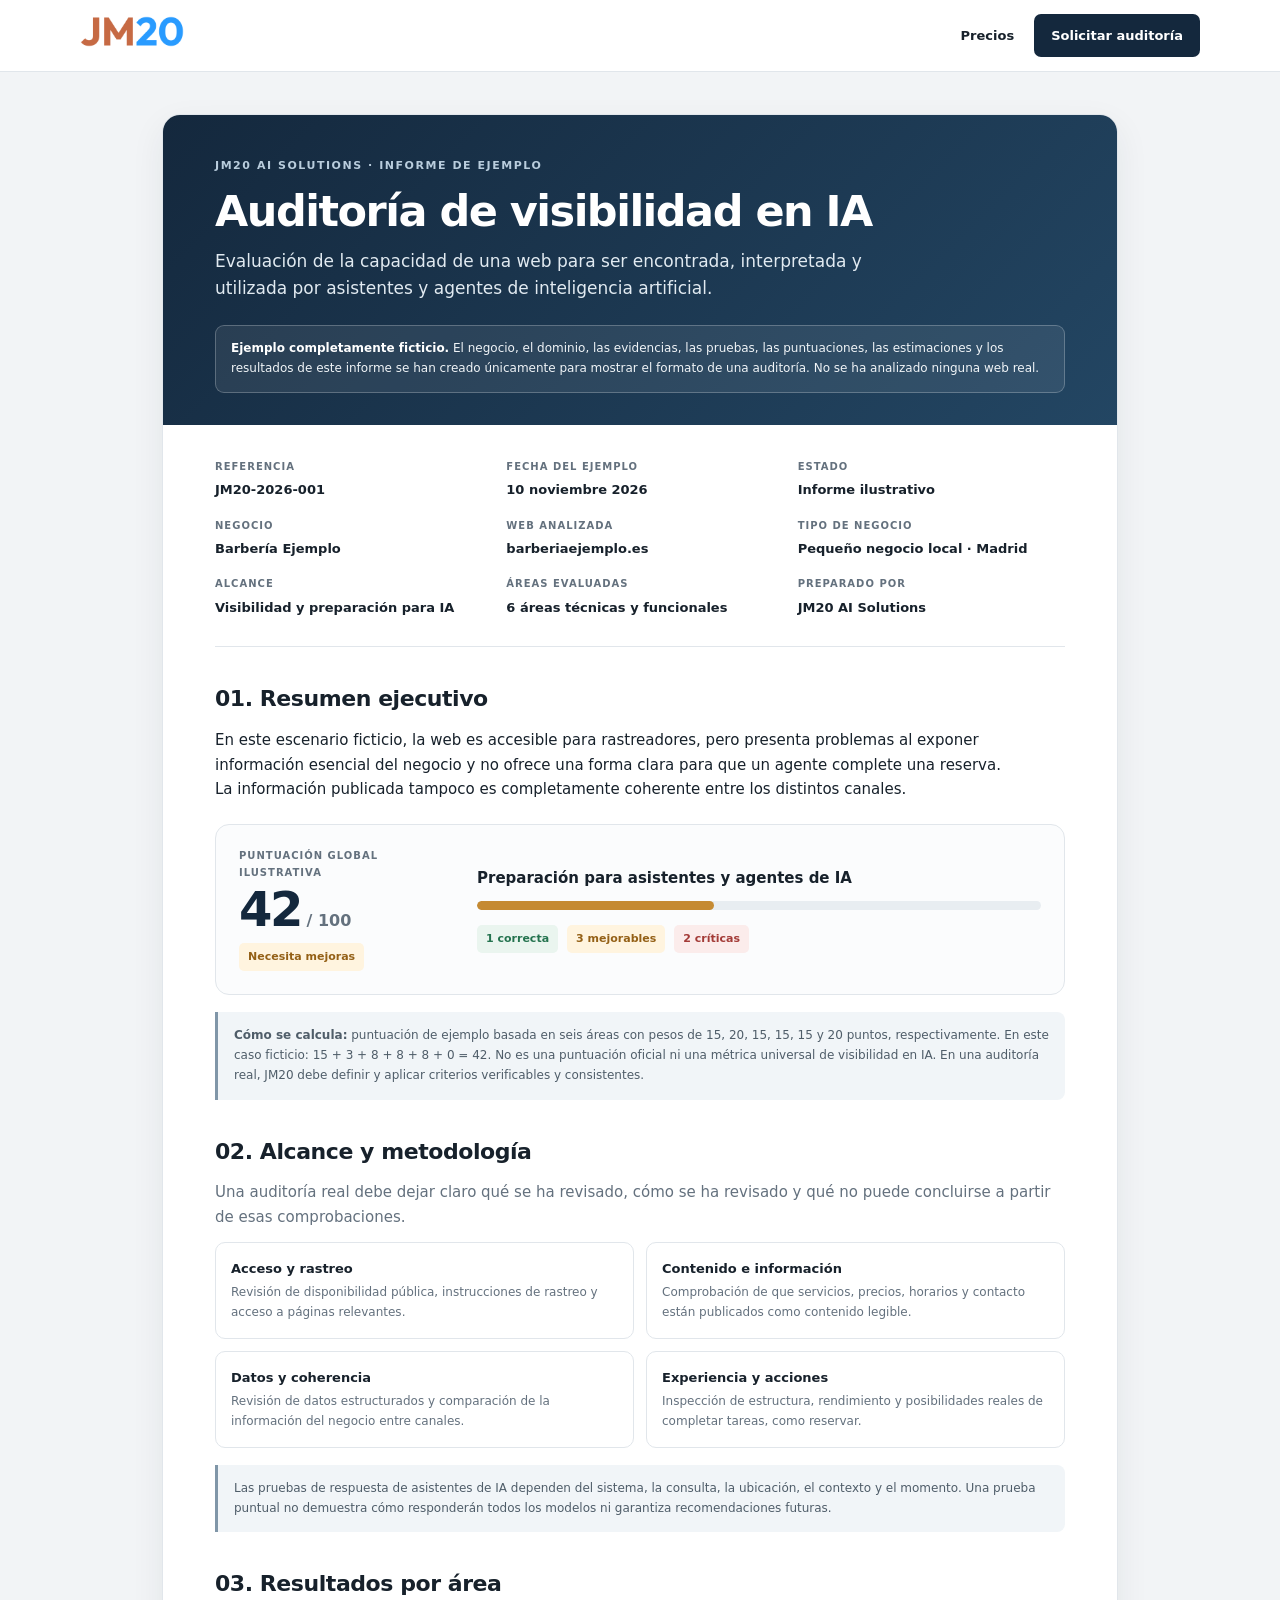
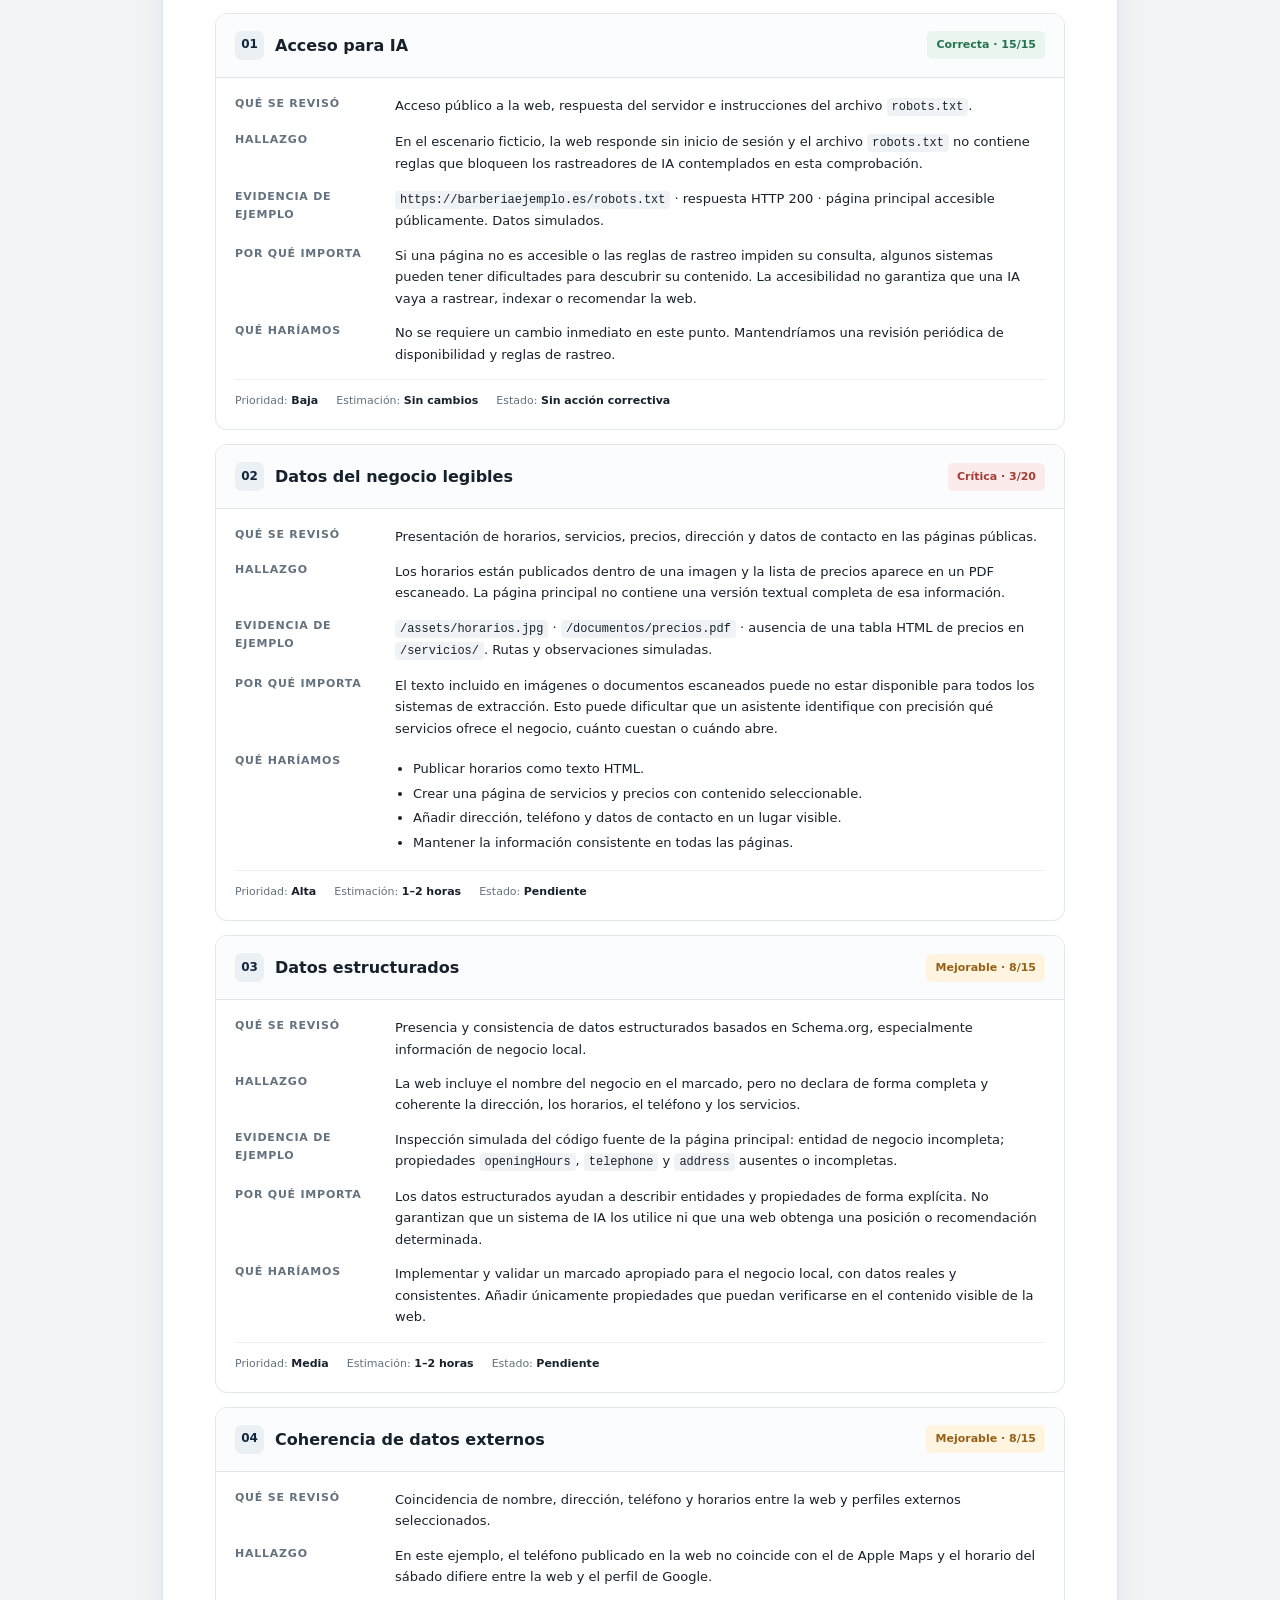
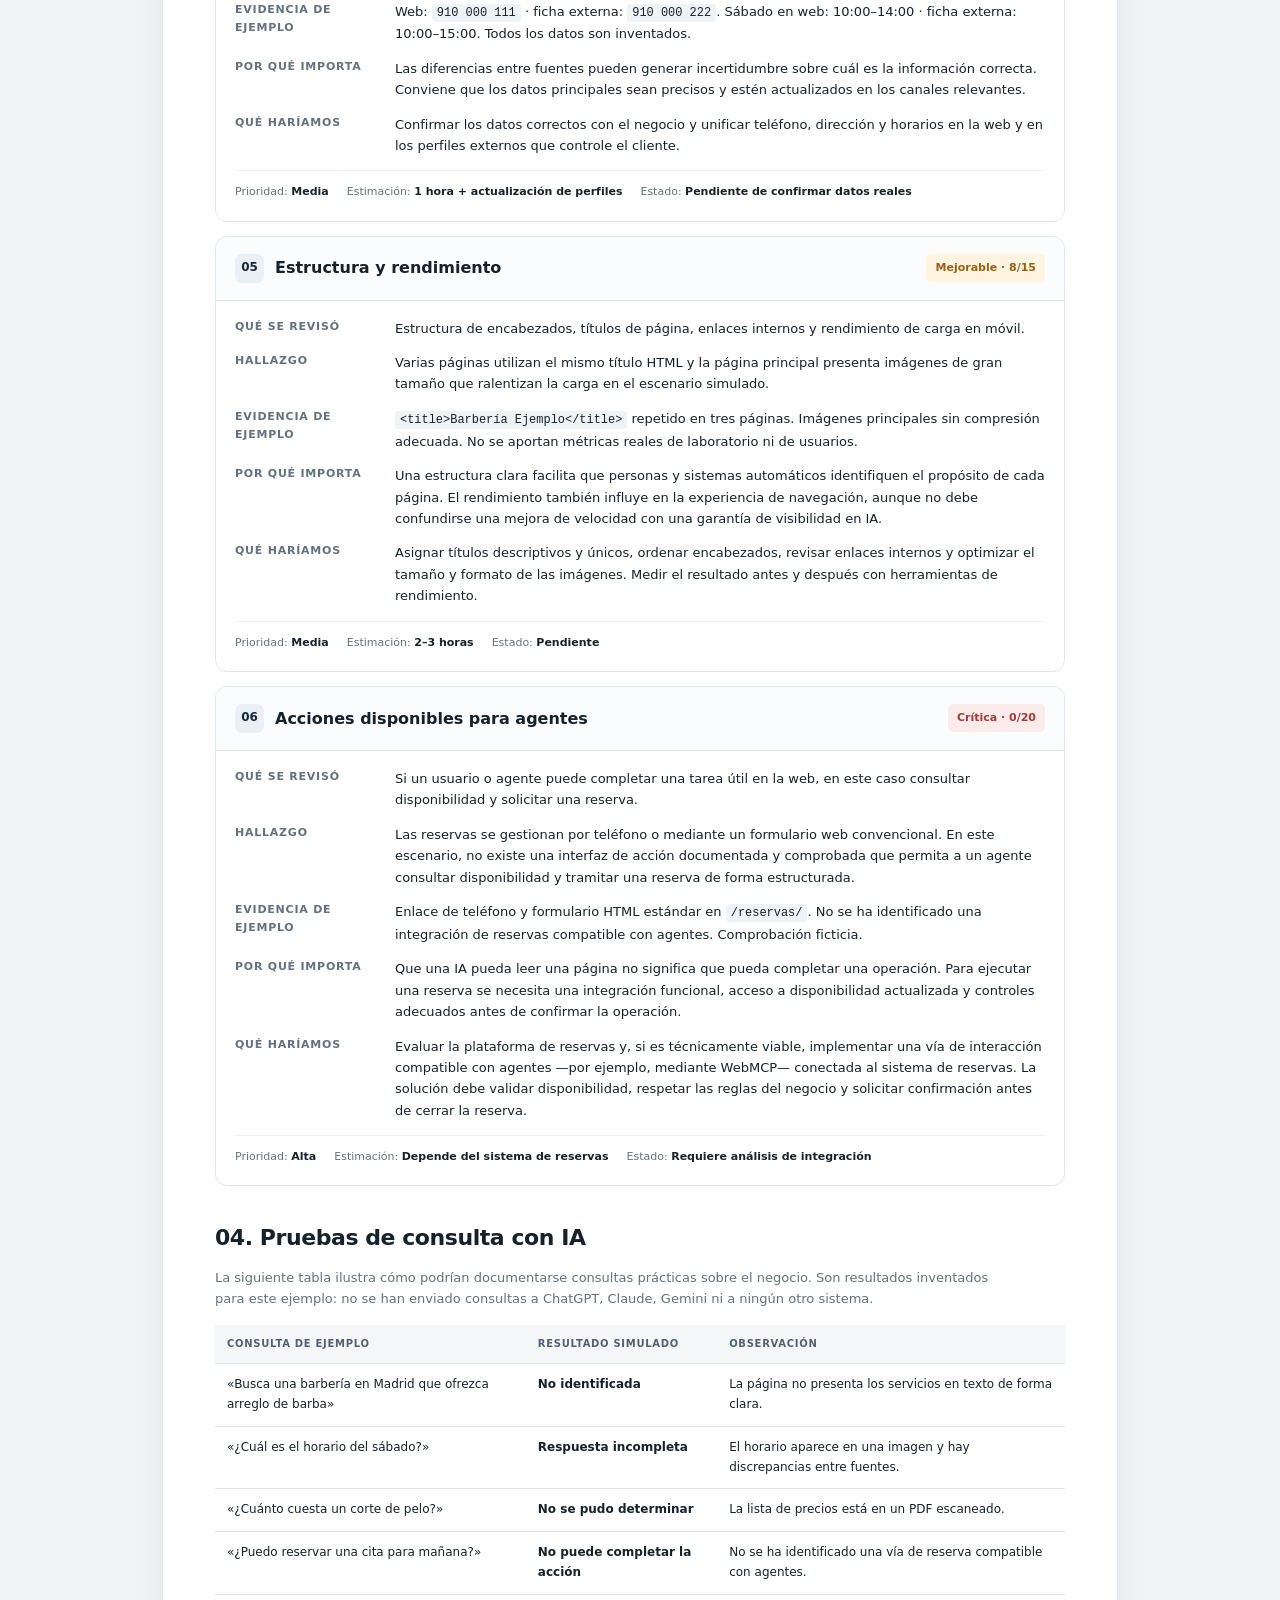
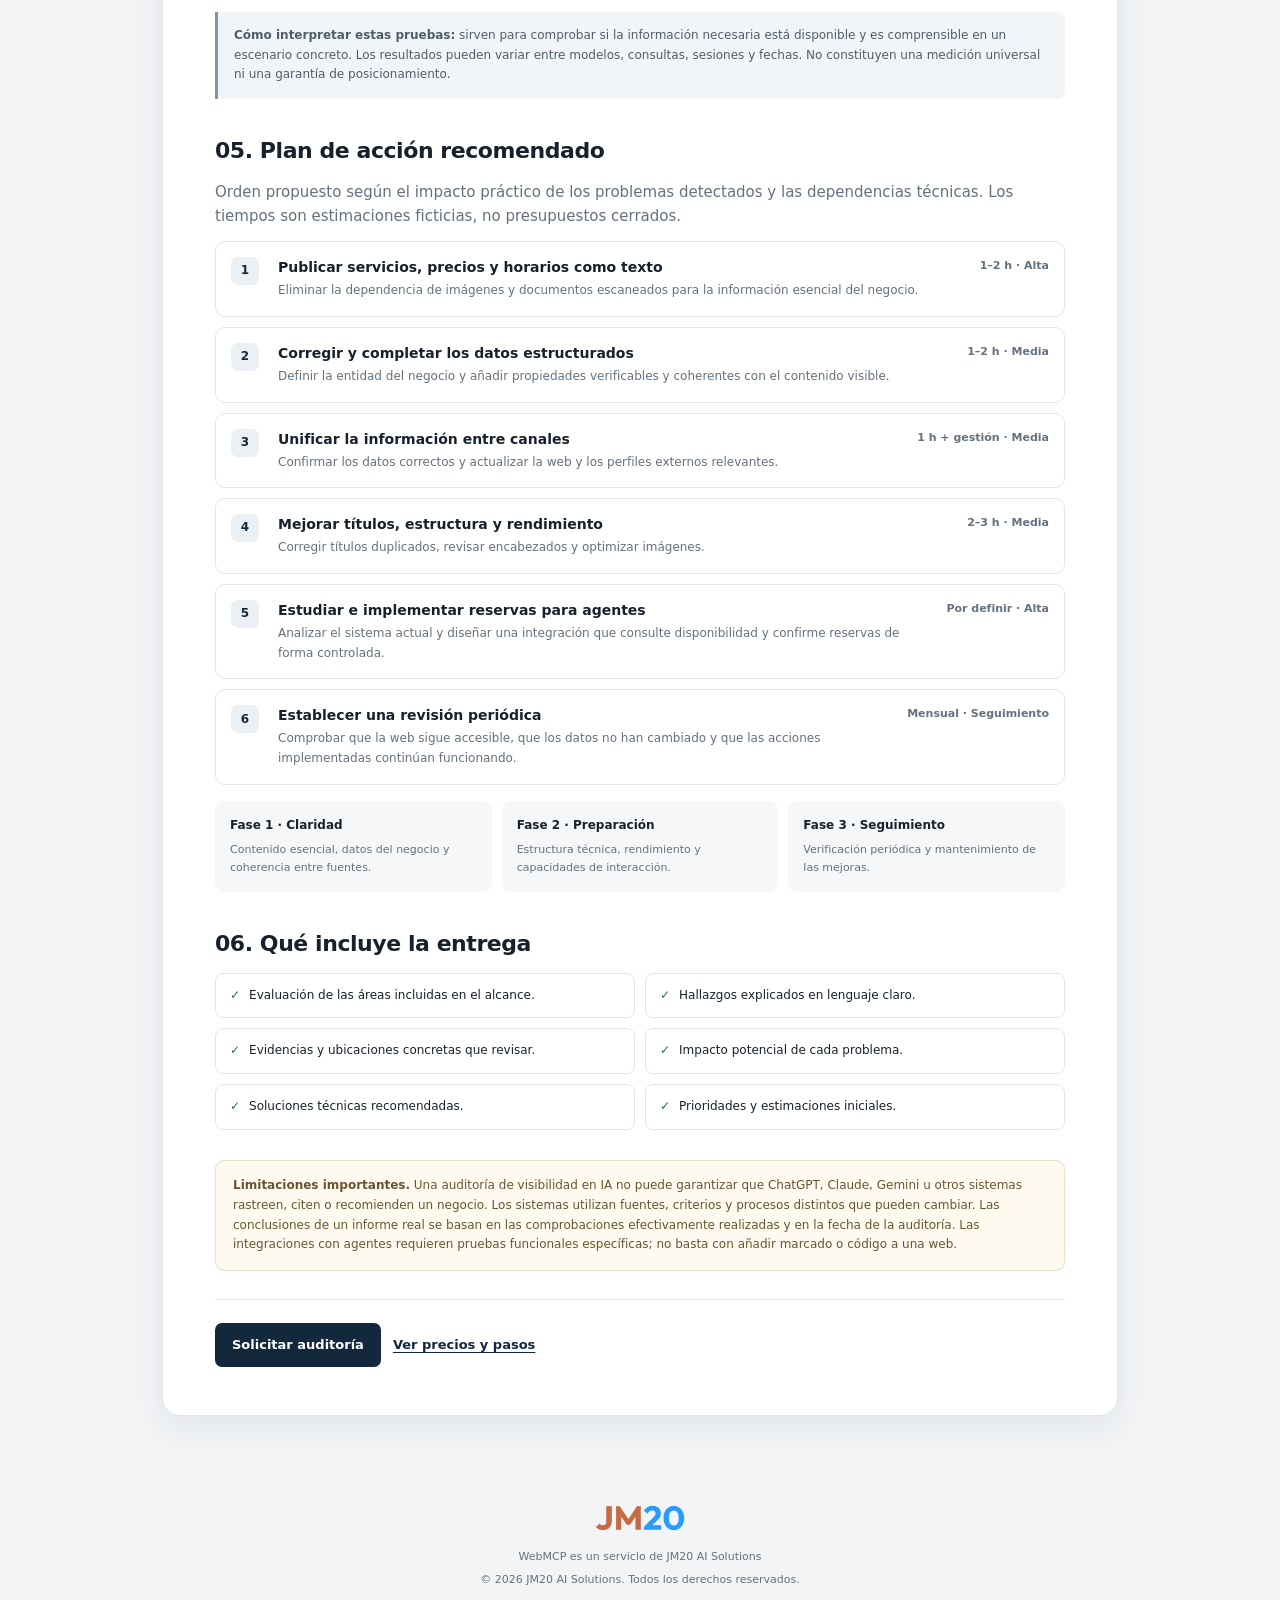
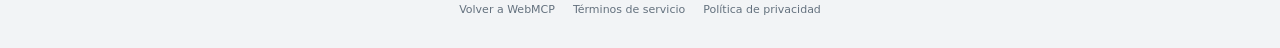
==== audit-ejemplo.html @ 239262bb "Add files via upload" ====
<!DOCTYPE html>
<html lang="es">
<head>
<meta charset="utf-8">
<meta name="viewport" content="width=device-width, initial-scale=1, viewport-fit=cover">
<title>Ejemplo de auditoría de visibilidad en IA | JM20</title>
<meta name="description" content="Ejemplo ficticio de una auditoría de visibilidad en IA de JM20: análisis técnico, evidencias, pruebas simuladas y plan de acción.">
<meta name="robots" content="noindex, follow">
<link rel="icon" href="jm20-logo.png">
<style>
:root{
  --ink:#17212b;--muted:#64717e;--line:#e1e6eb;--paper:#fff;--wash:#f5f7f9;
  --navy:#14283d;--blue:#315d80;--green:#24734f;--green-bg:#eaf5ef;
  --amber:#946016;--amber-bg:#fff4df;--red:#a33b37;--red-bg:#fbeceb;
  --shadow:0 12px 34px rgba(22,39,55,.07);--radius:14px;
}
*{box-sizing:border-box}
html{scroll-behavior:smooth}
body{margin:0;background:#f2f4f6;color:var(--ink);font:15px/1.65 Inter,ui-sans-serif,system-ui,-apple-system,BlinkMacSystemFont,"Segoe UI",sans-serif}
a{color:inherit}
.global{height:72px;background:#fff;border-bottom:1px solid var(--line);display:flex;align-items:center;padding:0 max(24px,calc((100% - 1120px)/2));gap:24px}
.global img{width:104px;height:auto;object-fit:contain}
.sp{flex:1}
.navlinks{display:flex;align-items:center;gap:20px}
.navlinks a,.cta-row a{font-size:13px;font-weight:650;text-decoration:none}
.btn{background:var(--navy);color:#fff!important;padding:11px 17px;border-radius:7px}
main{max-width:1000px;margin:42px auto 64px;padding:0 22px}
.report{background:var(--paper);border:1px solid var(--line);border-radius:18px;box-shadow:var(--shadow);overflow:hidden}
.report-top{padding:42px 52px 32px;background:linear-gradient(135deg,#14283d,#234663);color:#fff}
.eyebrow{font-size:11px;letter-spacing:.14em;text-transform:uppercase;font-weight:750;color:#b9cddd;margin:0 0 12px}
h1{font-size:clamp(30px,5vw,43px);line-height:1.12;letter-spacing:-.035em;margin:0 0 13px}
.lead{font-size:17px;line-height:1.55;color:#e1eaf1;max-width:720px;margin:0}
.sample-note{margin:24px 0 0;padding:13px 15px;border:1px solid rgba(255,255,255,.24);border-radius:9px;background:rgba(255,255,255,.08);font-size:12px;color:#f0f4f7}
.sample-note strong{color:#fff}
.report-body{padding:34px 52px 48px}
.meta{display:grid;grid-template-columns:repeat(3,minmax(0,1fr));gap:17px 24px;margin:0 0 34px;padding:0 0 28px;border-bottom:1px solid var(--line)}
.meta div{min-width:0}
.meta dt,.small-label{font-size:10px;text-transform:uppercase;letter-spacing:.1em;font-weight:750;color:var(--muted);margin-bottom:4px}
.meta dd{margin:0;font-size:13px;font-weight:650;overflow-wrap:anywhere}
section{scroll-margin-top:20px}
h2{font-size:22px;letter-spacing:-.02em;line-height:1.25;margin:38px 0 15px}
h3{font-size:16px;line-height:1.35;margin:0}
p{margin:0 0 12px}
.muted{color:var(--muted)}
.summary{font-size:15px;max-width:800px}
.score-panel{display:grid;grid-template-columns:210px 1fr;gap:28px;padding:23px;border:1px solid var(--line);border-radius:var(--radius);background:#fbfcfd;margin:22px 0 15px}
.score-number{font-size:48px;line-height:1;font-weight:800;letter-spacing:-.05em;color:var(--navy)}
.score-number small{font-size:16px;color:var(--muted);font-weight:600;letter-spacing:0}
.score-status{display:inline-block;margin-top:10px;background:var(--amber-bg);color:var(--amber);padding:5px 9px;border-radius:5px;font-size:11px;font-weight:750}
.score-details{align-self:center}
.bar{height:9px;background:#e8edf1;border-radius:20px;overflow:hidden;margin:10px 0 15px}
.bar span{display:block;width:42%;height:100%;background:#c58a32;border-radius:20px}
.tally{display:flex;gap:9px;flex-wrap:wrap}
.chip{display:inline-flex;align-items:center;gap:6px;border-radius:5px;padding:5px 9px;font-size:11px;font-weight:750;white-space:nowrap}
.ok{color:var(--green);background:var(--green-bg)}
.mid{color:var(--amber);background:var(--amber-bg)}
.bad{color:var(--red);background:var(--red-bg)}
.note{padding:14px 16px;background:#f1f5f8;border-left:3px solid #8096a8;border-radius:0 8px 8px 0;font-size:12px;color:#4f5d69;margin:17px 0}
.method-grid{display:grid;grid-template-columns:repeat(2,minmax(0,1fr));gap:12px}
.method{padding:15px;border:1px solid var(--line);border-radius:10px}
.method strong{display:block;font-size:13px;margin-bottom:4px}
.method p{font-size:12px;color:var(--muted);margin:0}
.area-list{display:grid;gap:14px}
.area{border:1px solid var(--line);border-radius:12px;overflow:hidden;background:#fff}
.area-head{display:flex;justify-content:space-between;align-items:center;gap:15px;padding:17px 19px;background:#fbfcfd;border-bottom:1px solid var(--line)}
.area-head .left{display:flex;align-items:center;gap:11px}
.num{width:29px;height:29px;border-radius:7px;background:#eaf0f4;color:var(--navy);display:grid;place-items:center;font-size:12px;font-weight:800;flex:none}
.area-content{padding:17px 19px 19px}
.area-content dl{display:grid;grid-template-columns:1fr;gap:13px;margin:0}
.area-content dl div{display:grid;grid-template-columns:145px 1fr;gap:15px}
.area-content dt{font-size:11px;text-transform:uppercase;letter-spacing:.07em;font-weight:750;color:var(--muted)}
.area-content dd{margin:0;font-size:13px}
.area-content ul{margin:6px 0 0;padding-left:18px}
.area-content li{margin:3px 0}
code{font-family:ui-monospace,SFMono-Regular,Menlo,monospace;font-size:.92em;background:#f0f3f5;padding:2px 5px;border-radius:4px;overflow-wrap:anywhere}
.finding-meta{display:flex;gap:18px;flex-wrap:wrap;margin-top:14px;padding-top:12px;border-top:1px solid #edf0f2;font-size:11px;color:var(--muted)}
.finding-meta strong{color:var(--ink)}
table{width:100%;border-collapse:collapse;font-size:12px;margin:15px 0}
th{text-align:left;background:#f4f6f8;color:#53616e;font-size:10px;letter-spacing:.07em;text-transform:uppercase}
th,td{padding:11px 12px;border-bottom:1px solid var(--line);vertical-align:top}
td:last-child,th:last-child{text-align:left}
.result{font-weight:750}
.test-intro{font-size:13px;color:var(--muted);max-width:800px}
.priority-list{counter-reset:priority;display:grid;gap:10px}
.priority{counter-increment:priority;display:grid;grid-template-columns:34px 1fr auto;gap:13px;align-items:start;padding:15px;border:1px solid var(--line);border-radius:10px}
.priority:before{content:counter(priority);width:28px;height:28px;border-radius:7px;background:#eaf0f4;color:var(--navy);display:grid;place-items:center;font-weight:800;font-size:12px}
.priority h3{font-size:14px;margin:1px 0 4px}
.priority p{font-size:12px;color:var(--muted);margin:0}
.estimate{font-size:11px;font-weight:750;color:var(--muted);white-space:nowrap}
.roadmap{display:grid;grid-template-columns:repeat(3,1fr);gap:10px;margin-top:16px}
.phase{padding:15px;background:var(--wash);border-radius:9px}
.phase b{display:block;font-size:12px;margin-bottom:5px}
.phase p{font-size:11px;color:var(--muted);margin:0}
.deliverables{display:grid;grid-template-columns:repeat(2,1fr);gap:10px}
.deliverable{padding:12px 14px;border:1px solid var(--line);border-radius:8px;font-size:12px}
.deliverable:before{content:"✓";color:var(--green);font-weight:800;margin-right:9px}
.disclaimer{margin-top:30px;padding:15px 17px;border:1px solid #eadfc9;background:#fffaf0;border-radius:9px;font-size:12px;color:#68552f}
.cta-row{display:flex;gap:12px;align-items:center;margin-top:28px;padding-top:23px;border-top:1px solid var(--line)}
.cta-row .alt{color:var(--navy);text-decoration:underline;text-underline-offset:3px}
footer{padding:25px 22px 38px;text-align:center;color:var(--muted);font-size:11px}
footer img{width:90px;margin-bottom:5px}
footer p{margin:5px}
footer nav{display:flex;justify-content:center;gap:18px;flex-wrap:wrap;margin-top:12px}
footer a{text-decoration:none}
@media(max-width:700px){
 .global{height:62px;padding:0 18px}.navlinks{gap:12px}.navlinks a{font-size:11px}.navlinks a:first-child{display:none}
 main{margin:18px auto 35px;padding:0 10px}.report-top{padding:30px 23px 25px}.report-body{padding:25px 22px 32px}
 .meta{grid-template-columns:repeat(2,minmax(0,1fr));gap:14px}
 .score-panel{grid-template-columns:1fr;gap:14px}.score-number{font-size:42px}
 .method-grid,.roadmap,.deliverables{grid-template-columns:1fr}
 .area-content dl div{grid-template-columns:1fr;gap:4px}
 .area-head{align-items:flex-start}.area-head h3{font-size:14px}
 .priority{grid-template-columns:30px 1fr}.estimate{grid-column:2}
 table{display:block;overflow-x:auto;white-space:normal}
}
@media print{
 body{background:#fff}.global,footer,.cta-row{display:none!important}
 main{max-width:none;margin:0;padding:0}.report{border:0;box-shadow:none;border-radius:0}
 .report-top{print-color-adjust:exact;-webkit-print-color-adjust:exact}
 .area,.priority,.method,.phase{break-inside:avoid}
}
</style>
</head>
<body>
<nav class="global" aria-label="Principal">
  <a href="index.html"><img src="jm20-logo.png" alt="JM20"></a>
  <span class="sp"></span>
  <div class="navlinks">
    <a href="index.html#metodo">Precios</a>
    <a class="btn" href="index.html#audit">Solicitar auditoría</a>
  </div>
</nav>

<main id="main">
<article class="report">
  <header class="report-top">
    <p class="eyebrow">JM20 AI Solutions · Informe de ejemplo</p>
    <h1>Auditoría de visibilidad en IA</h1>
    <p class="lead">Evaluación de la capacidad de una web para ser encontrada, interpretada y utilizada por asistentes y agentes de inteligencia artificial.</p>
    <p class="sample-note"><strong>Ejemplo completamente ficticio.</strong> El negocio, el dominio, las evidencias, las pruebas, las puntuaciones, las estimaciones y los resultados de este informe se han creado únicamente para mostrar el formato de una auditoría. No se ha analizado ninguna web real.</p>
  </header>

  <div class="report-body">
    <dl class="meta">
      <div><dt>Referencia</dt><dd>JM20-2026-001</dd></div>
      <div><dt>Fecha del ejemplo</dt><dd>10 noviembre 2026</dd></div>
      <div><dt>Estado</dt><dd>Informe ilustrativo</dd></div>
      <div><dt>Negocio</dt><dd>Barbería Ejemplo</dd></div>
      <div><dt>Web analizada</dt><dd>barberiaejemplo.es</dd></div>
      <div><dt>Tipo de negocio</dt><dd>Pequeño negocio local · Madrid</dd></div>
      <div><dt>Alcance</dt><dd>Visibilidad y preparación para IA</dd></div>
      <div><dt>Áreas evaluadas</dt><dd>6 áreas técnicas y funcionales</dd></div>
      <div><dt>Preparado por</dt><dd>JM20 AI Solutions</dd></div>
    </dl>

    <section id="resumen">
      <h2>01. Resumen ejecutivo</h2>
      <p class="summary">En este escenario ficticio, la web es accesible para rastreadores, pero presenta problemas al exponer información esencial del negocio y no ofrece una forma clara para que un agente complete una reserva. La información publicada tampoco es completamente coherente entre los distintos canales.</p>
      <div class="score-panel">
        <div>
          <div class="small-label">Puntuación global ilustrativa</div>
          <div class="score-number">42<small> / 100</small></div>
          <span class="score-status">Necesita mejoras</span>
        </div>
        <div class="score-details">
          <strong>Preparación para asistentes y agentes de IA</strong>
          <div class="bar" role="img" aria-label="Puntuación ilustrativa: 42 de 100"><span></span></div>
          <div class="tally">
            <span class="chip ok">1 correcta</span>
            <span class="chip mid">3 mejorables</span>
            <span class="chip bad">2 críticas</span>
          </div>
        </div>
      </div>
      <div class="note"><strong>Cómo se calcula:</strong> puntuación de ejemplo basada en seis áreas con pesos de 15, 20, 15, 15, 15 y 20 puntos, respectivamente. En este caso ficticio: 15 + 3 + 8 + 8 + 8 + 0 = 42. No es una puntuación oficial ni una métrica universal de visibilidad en IA. En una auditoría real, JM20 debe definir y aplicar criterios verificables y consistentes.</div>
    </section>

    <section id="metodologia">
      <h2>02. Alcance y metodología</h2>
      <p class="muted">Una auditoría real debe dejar claro qué se ha revisado, cómo se ha revisado y qué no puede concluirse a partir de esas comprobaciones.</p>
      <div class="method-grid">
        <div class="method"><strong>Acceso y rastreo</strong><p>Revisión de disponibilidad pública, instrucciones de rastreo y acceso a páginas relevantes.</p></div>
        <div class="method"><strong>Contenido e información</strong><p>Comprobación de que servicios, precios, horarios y contacto están publicados como contenido legible.</p></div>
        <div class="method"><strong>Datos y coherencia</strong><p>Revisión de datos estructurados y comparación de la información del negocio entre canales.</p></div>
        <div class="method"><strong>Experiencia y acciones</strong><p>Inspección de estructura, rendimiento y posibilidades reales de completar tareas, como reservar.</p></div>
      </div>
      <div class="note">Las pruebas de respuesta de asistentes de IA dependen del sistema, la consulta, la ubicación, el contexto y el momento. Una prueba puntual no demuestra cómo responderán todos los modelos ni garantiza recomendaciones futuras.</div>
    </section>

    <section id="resultados">
      <h2>03. Resultados por área</h2>
      <div class="area-list">

        <section class="area" aria-labelledby="a1">
          <div class="area-head"><div class="left"><span class="num">01</span><h3 id="a1">Acceso para IA</h3></div><span class="chip ok">Correcta · 15/15</span></div>
          <div class="area-content">
            <dl>
              <div><dt>Qué se revisó</dt><dd>Acceso público a la web, respuesta del servidor e instrucciones del archivo <code>robots.txt</code>.</dd></div>
              <div><dt>Hallazgo</dt><dd>En el escenario ficticio, la web responde sin inicio de sesión y el archivo <code>robots.txt</code> no contiene reglas que bloqueen los rastreadores de IA contemplados en esta comprobación.</dd></div>
              <div><dt>Evidencia de ejemplo</dt><dd><code>https://barberiaejemplo.es/robots.txt</code> · respuesta HTTP 200 · página principal accesible públicamente. Datos simulados.</dd></div>
              <div><dt>Por qué importa</dt><dd>Si una página no es accesible o las reglas de rastreo impiden su consulta, algunos sistemas pueden tener dificultades para descubrir su contenido. La accesibilidad no garantiza que una IA vaya a rastrear, indexar o recomendar la web.</dd></div>
              <div><dt>Qué haríamos</dt><dd>No se requiere un cambio inmediato en este punto. Mantendríamos una revisión periódica de disponibilidad y reglas de rastreo.</dd></div>
            </dl>
            <div class="finding-meta"><span>Prioridad: <strong>Baja</strong></span><span>Estimación: <strong>Sin cambios</strong></span><span>Estado: <strong>Sin acción correctiva</strong></span></div>
          </div>
        </section>

        <section class="area" aria-labelledby="a2">
          <div class="area-head"><div class="left"><span class="num">02</span><h3 id="a2">Datos del negocio legibles</h3></div><span class="chip bad">Crítica · 3/20</span></div>
          <div class="area-content">
            <dl>
              <div><dt>Qué se revisó</dt><dd>Presentación de horarios, servicios, precios, dirección y datos de contacto en las páginas públicas.</dd></div>
              <div><dt>Hallazgo</dt><dd>Los horarios están publicados dentro de una imagen y la lista de precios aparece en un PDF escaneado. La página principal no contiene una versión textual completa de esa información.</dd></div>
              <div><dt>Evidencia de ejemplo</dt><dd><code>/assets/horarios.jpg</code> · <code>/documentos/precios.pdf</code> · ausencia de una tabla HTML de precios en <code>/servicios/</code>. Rutas y observaciones simuladas.</dd></div>
              <div><dt>Por qué importa</dt><dd>El texto incluido en imágenes o documentos escaneados puede no estar disponible para todos los sistemas de extracción. Esto puede dificultar que un asistente identifique con precisión qué servicios ofrece el negocio, cuánto cuestan o cuándo abre.</dd></div>
              <div><dt>Qué haríamos</dt><dd><ul><li>Publicar horarios como texto HTML.</li><li>Crear una página de servicios y precios con contenido seleccionable.</li><li>Añadir dirección, teléfono y datos de contacto en un lugar visible.</li><li>Mantener la información consistente en todas las páginas.</li></ul></dd></div>
            </dl>
            <div class="finding-meta"><span>Prioridad: <strong>Alta</strong></span><span>Estimación: <strong>1–2 horas</strong></span><span>Estado: <strong>Pendiente</strong></span></div>
          </div>
        </section>

        <section class="area" aria-labelledby="a3">
          <div class="area-head"><div class="left"><span class="num">03</span><h3 id="a3">Datos estructurados</h3></div><span class="chip mid">Mejorable · 8/15</span></div>
          <div class="area-content">
            <dl>
              <div><dt>Qué se revisó</dt><dd>Presencia y consistencia de datos estructurados basados en Schema.org, especialmente información de negocio local.</dd></div>
              <div><dt>Hallazgo</dt><dd>La web incluye el nombre del negocio en el marcado, pero no declara de forma completa y coherente la dirección, los horarios, el teléfono y los servicios.</dd></div>
              <div><dt>Evidencia de ejemplo</dt><dd>Inspección simulada del código fuente de la página principal: entidad de negocio incompleta; propiedades <code>openingHours</code>, <code>telephone</code> y <code>address</code> ausentes o incompletas.</dd></div>
              <div><dt>Por qué importa</dt><dd>Los datos estructurados ayudan a describir entidades y propiedades de forma explícita. No garantizan que un sistema de IA los utilice ni que una web obtenga una posición o recomendación determinada.</dd></div>
              <div><dt>Qué haríamos</dt><dd>Implementar y validar un marcado apropiado para el negocio local, con datos reales y consistentes. Añadir únicamente propiedades que puedan verificarse en el contenido visible de la web.</dd></div>
            </dl>
            <div class="finding-meta"><span>Prioridad: <strong>Media</strong></span><span>Estimación: <strong>1–2 horas</strong></span><span>Estado: <strong>Pendiente</strong></span></div>
          </div>
        </section>

        <section class="area" aria-labelledby="a4">
          <div class="area-head"><div class="left"><span class="num">04</span><h3 id="a4">Coherencia de datos externos</h3></div><span class="chip mid">Mejorable · 8/15</span></div>
          <div class="area-content">
            <dl>
              <div><dt>Qué se revisó</dt><dd>Coincidencia de nombre, dirección, teléfono y horarios entre la web y perfiles externos seleccionados.</dd></div>
              <div><dt>Hallazgo</dt><dd>En este ejemplo, el teléfono publicado en la web no coincide con el de Apple Maps y el horario del sábado difiere entre la web y el perfil de Google.</dd></div>
              <div><dt>Evidencia de ejemplo</dt><dd>Web: <code>910 000 111</code> · ficha externa: <code>910 000 222</code>. Sábado en web: 10:00–14:00 · ficha externa: 10:00–15:00. Todos los datos son inventados.</dd></div>
              <div><dt>Por qué importa</dt><dd>Las diferencias entre fuentes pueden generar incertidumbre sobre cuál es la información correcta. Conviene que los datos principales sean precisos y estén actualizados en los canales relevantes.</dd></div>
              <div><dt>Qué haríamos</dt><dd>Confirmar los datos correctos con el negocio y unificar teléfono, dirección y horarios en la web y en los perfiles externos que controle el cliente.</dd></div>
            </dl>
            <div class="finding-meta"><span>Prioridad: <strong>Media</strong></span><span>Estimación: <strong>1 hora + actualización de perfiles</strong></span><span>Estado: <strong>Pendiente de confirmar datos reales</strong></span></div>
          </div>
        </section>

        <section class="area" aria-labelledby="a5">
          <div class="area-head"><div class="left"><span class="num">05</span><h3 id="a5">Estructura y rendimiento</h3></div><span class="chip mid">Mejorable · 8/15</span></div>
          <div class="area-content">
            <dl>
              <div><dt>Qué se revisó</dt><dd>Estructura de encabezados, títulos de página, enlaces internos y rendimiento de carga en móvil.</dd></div>
              <div><dt>Hallazgo</dt><dd>Varias páginas utilizan el mismo título HTML y la página principal presenta imágenes de gran tamaño que ralentizan la carga en el escenario simulado.</dd></div>
              <div><dt>Evidencia de ejemplo</dt><dd><code>&lt;title&gt;Barbería Ejemplo&lt;/title&gt;</code> repetido en tres páginas. Imágenes principales sin compresión adecuada. No se aportan métricas reales de laboratorio ni de usuarios.</dd></div>
              <div><dt>Por qué importa</dt><dd>Una estructura clara facilita que personas y sistemas automáticos identifiquen el propósito de cada página. El rendimiento también influye en la experiencia de navegación, aunque no debe confundirse una mejora de velocidad con una garantía de visibilidad en IA.</dd></div>
              <div><dt>Qué haríamos</dt><dd>Asignar títulos descriptivos y únicos, ordenar encabezados, revisar enlaces internos y optimizar el tamaño y formato de las imágenes. Medir el resultado antes y después con herramientas de rendimiento.</dd></div>
            </dl>
            <div class="finding-meta"><span>Prioridad: <strong>Media</strong></span><span>Estimación: <strong>2–3 horas</strong></span><span>Estado: <strong>Pendiente</strong></span></div>
          </div>
        </section>

        <section class="area" aria-labelledby="a6">
          <div class="area-head"><div class="left"><span class="num">06</span><h3 id="a6">Acciones disponibles para agentes</h3></div><span class="chip bad">Crítica · 0/20</span></div>
          <div class="area-content">
            <dl>
              <div><dt>Qué se revisó</dt><dd>Si un usuario o agente puede completar una tarea útil en la web, en este caso consultar disponibilidad y solicitar una reserva.</dd></div>
              <div><dt>Hallazgo</dt><dd>Las reservas se gestionan por teléfono o mediante un formulario web convencional. En este escenario, no existe una interfaz de acción documentada y comprobada que permita a un agente consultar disponibilidad y tramitar una reserva de forma estructurada.</dd></div>
              <div><dt>Evidencia de ejemplo</dt><dd>Enlace de teléfono y formulario HTML estándar en <code>/reservas/</code>. No se ha identificado una integración de reservas compatible con agentes. Comprobación ficticia.</dd></div>
              <div><dt>Por qué importa</dt><dd>Que una IA pueda leer una página no significa que pueda completar una operación. Para ejecutar una reserva se necesita una integración funcional, acceso a disponibilidad actualizada y controles adecuados antes de confirmar la operación.</dd></div>
              <div><dt>Qué haríamos</dt><dd>Evaluar la plataforma de reservas y, si es técnicamente viable, implementar una vía de interacción compatible con agentes —por ejemplo, mediante WebMCP— conectada al sistema de reservas. La solución debe validar disponibilidad, respetar las reglas del negocio y solicitar confirmación antes de cerrar la reserva.</dd></div>
            </dl>
            <div class="finding-meta"><span>Prioridad: <strong>Alta</strong></span><span>Estimación: <strong>Depende del sistema de reservas</strong></span><span>Estado: <strong>Requiere análisis de integración</strong></span></div>
          </div>
        </section>
      </div>
    </section>

    <section id="pruebas">
      <h2>04. Pruebas de consulta con IA</h2>
      <p class="test-intro">La siguiente tabla ilustra cómo podrían documentarse consultas prácticas sobre el negocio. Son resultados inventados para este ejemplo: no se han enviado consultas a ChatGPT, Claude, Gemini ni a ningún otro sistema.</p>
      <table>
        <thead><tr><th>Consulta de ejemplo</th><th>Resultado simulado</th><th>Observación</th></tr></thead>
        <tbody>
          <tr><td>«Busca una barbería en Madrid que ofrezca arreglo de barba»</td><td><span class="result">No identificada</span></td><td>La página no presenta los servicios en texto de forma clara.</td></tr>
          <tr><td>«¿Cuál es el horario del sábado?»</td><td><span class="result">Respuesta incompleta</span></td><td>El horario aparece en una imagen y hay discrepancias entre fuentes.</td></tr>
          <tr><td>«¿Cuánto cuesta un corte de pelo?»</td><td><span class="result">No se pudo determinar</span></td><td>La lista de precios está en un PDF escaneado.</td></tr>
          <tr><td>«¿Puedo reservar una cita para mañana?»</td><td><span class="result">No puede completar la acción</span></td><td>No se ha identificado una vía de reserva compatible con agentes.</td></tr>
        </tbody>
      </table>
      <div class="note"><strong>Cómo interpretar estas pruebas:</strong> sirven para comprobar si la información necesaria está disponible y es comprensible en un escenario concreto. Los resultados pueden variar entre modelos, consultas, sesiones y fechas. No constituyen una medición universal ni una garantía de posicionamiento.</div>
    </section>

    <section id="plan">
      <h2>05. Plan de acción recomendado</h2>
      <p class="muted">Orden propuesto según el impacto práctico de los problemas detectados y las dependencias técnicas. Los tiempos son estimaciones ficticias, no presupuestos cerrados.</p>
      <div class="priority-list">
        <div class="priority"><div><h3>Publicar servicios, precios y horarios como texto</h3><p>Eliminar la dependencia de imágenes y documentos escaneados para la información esencial del negocio.</p></div><span class="estimate">1–2 h · Alta</span></div>
        <div class="priority"><div><h3>Corregir y completar los datos estructurados</h3><p>Definir la entidad del negocio y añadir propiedades verificables y coherentes con el contenido visible.</p></div><span class="estimate">1–2 h · Media</span></div>
        <div class="priority"><div><h3>Unificar la información entre canales</h3><p>Confirmar los datos correctos y actualizar la web y los perfiles externos relevantes.</p></div><span class="estimate">1 h + gestión · Media</span></div>
        <div class="priority"><div><h3>Mejorar títulos, estructura y rendimiento</h3><p>Corregir títulos duplicados, revisar encabezados y optimizar imágenes.</p></div><span class="estimate">2–3 h · Media</span></div>
        <div class="priority"><div><h3>Estudiar e implementar reservas para agentes</h3><p>Analizar el sistema actual y diseñar una integración que consulte disponibilidad y confirme reservas de forma controlada.</p></div><span class="estimate">Por definir · Alta</span></div>
        <div class="priority"><div><h3>Establecer una revisión periódica</h3><p>Comprobar que la web sigue accesible, que los datos no han cambiado y que las acciones implementadas continúan funcionando.</p></div><span class="estimate">Mensual · Seguimiento</span></div>
      </div>
      <div class="roadmap">
        <div class="phase"><b>Fase 1 · Claridad</b><p>Contenido esencial, datos del negocio y coherencia entre fuentes.</p></div>
        <div class="phase"><b>Fase 2 · Preparación</b><p>Estructura técnica, rendimiento y capacidades de interacción.</p></div>
        <div class="phase"><b>Fase 3 · Seguimiento</b><p>Verificación periódica y mantenimiento de las mejoras.</p></div>
      </div>
    </section>

    <section id="entrega">
      <h2>06. Qué incluye la entrega</h2>
      <div class="deliverables">
        <div class="deliverable">Evaluación de las áreas incluidas en el alcance.</div>
        <div class="deliverable">Hallazgos explicados en lenguaje claro.</div>
        <div class="deliverable">Evidencias y ubicaciones concretas que revisar.</div>
        <div class="deliverable">Impacto potencial de cada problema.</div>
        <div class="deliverable">Soluciones técnicas recomendadas.</div>
        <div class="deliverable">Prioridades y estimaciones iniciales.</div>
      </div>
    </section>

    <p class="disclaimer"><strong>Limitaciones importantes.</strong> Una auditoría de visibilidad en IA no puede garantizar que ChatGPT, Claude, Gemini u otros sistemas rastreen, citen o recomienden un negocio. Los sistemas utilizan fuentes, criterios y procesos distintos que pueden cambiar. Las conclusiones de un informe real se basan en las comprobaciones efectivamente realizadas y en la fecha de la auditoría. Las integraciones con agentes requieren pruebas funcionales específicas; no basta con añadir marcado o código a una web.</p>

    <div class="cta-row">
      <a class="btn" href="index.html#audit">Solicitar auditoría</a>
      <a class="alt" href="index.html#metodo">Ver precios y pasos</a>
    </div>
  </div>
</article>
</main>

<footer id="foot">
  <img src="jm20-logo.png" alt="JM20 AI Solutions">
  <p>WebMCP es un servicio de JM20 AI Solutions</p>
  <p>© 2026 JM20 AI Solutions. Todos los derechos reservados.</p>
  <nav aria-label="Legal">
    <a href="index.html">Volver a WebMCP</a>
    <a href="terminos-de-servicio.html">Términos de servicio</a>
    <a href="politica-de-privacidad.html">Política de privacidad</a>
  </nav>
</footer>
</body>
</html>
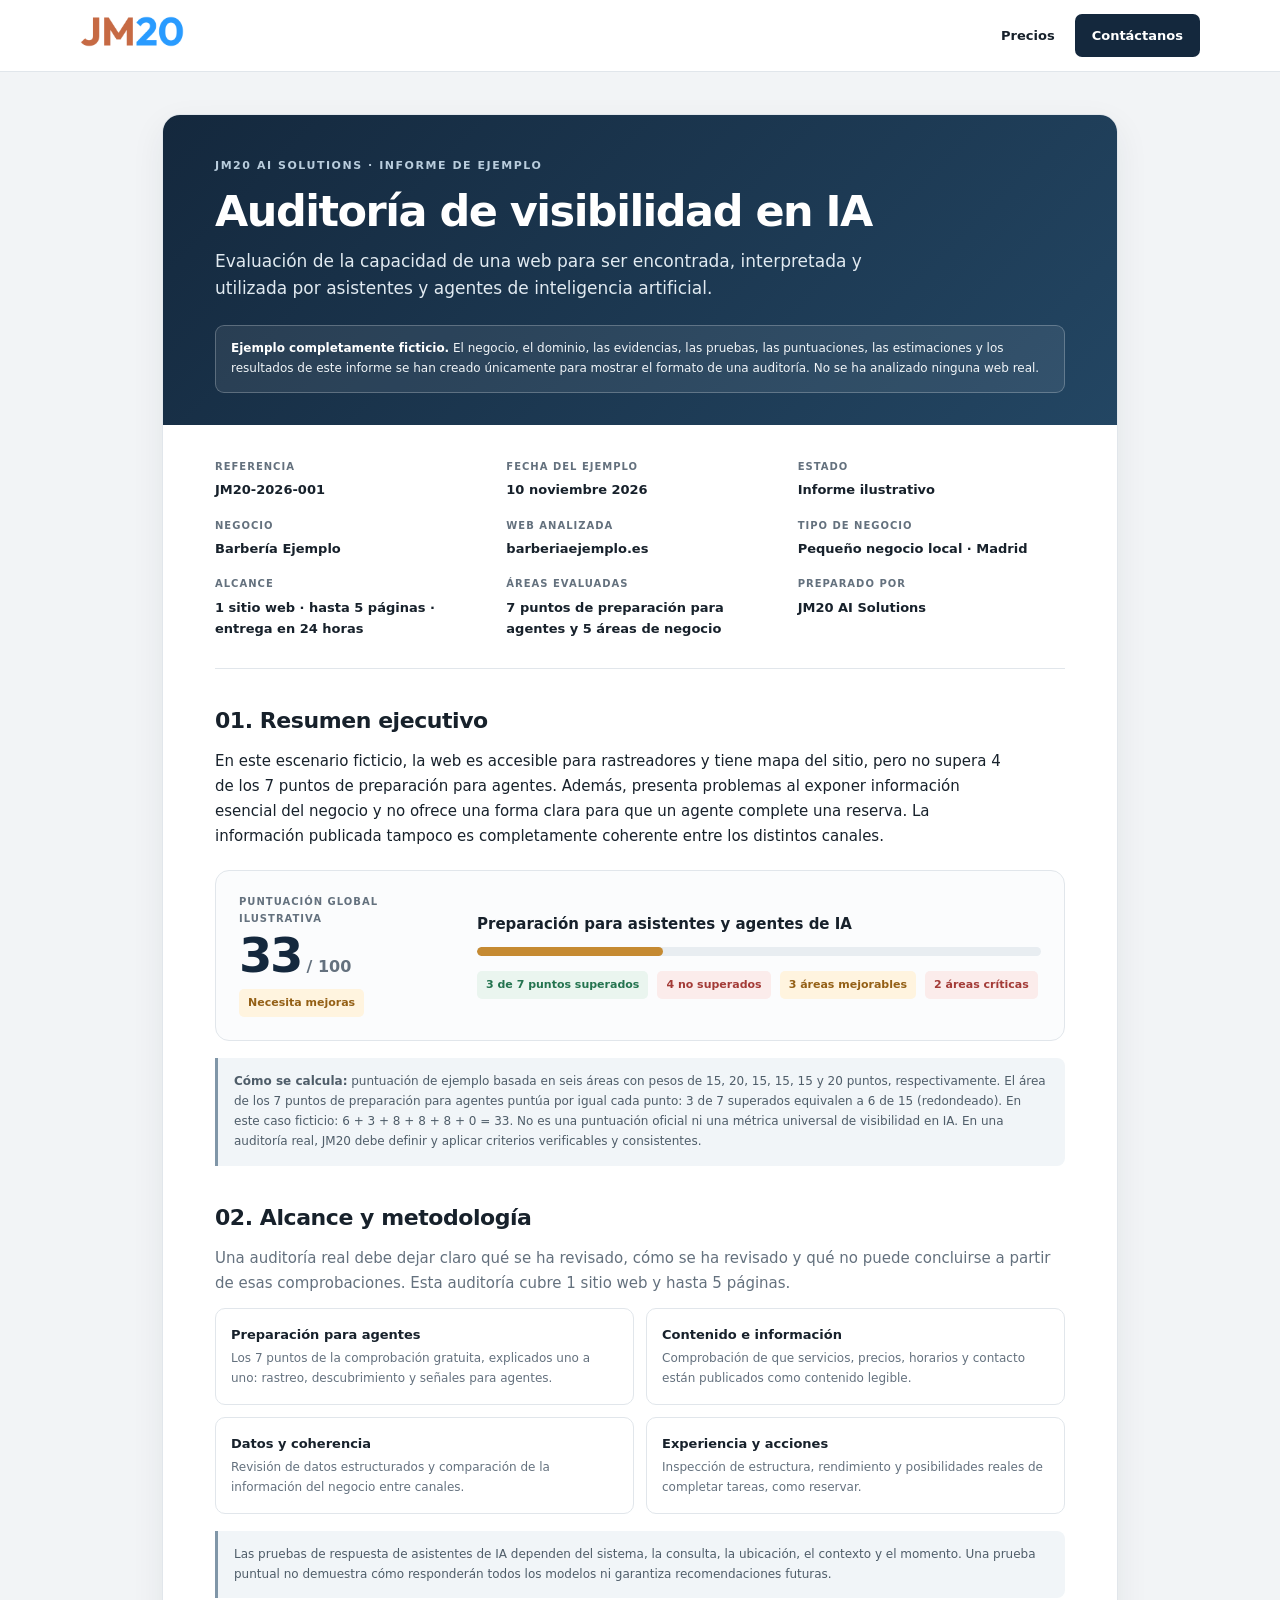
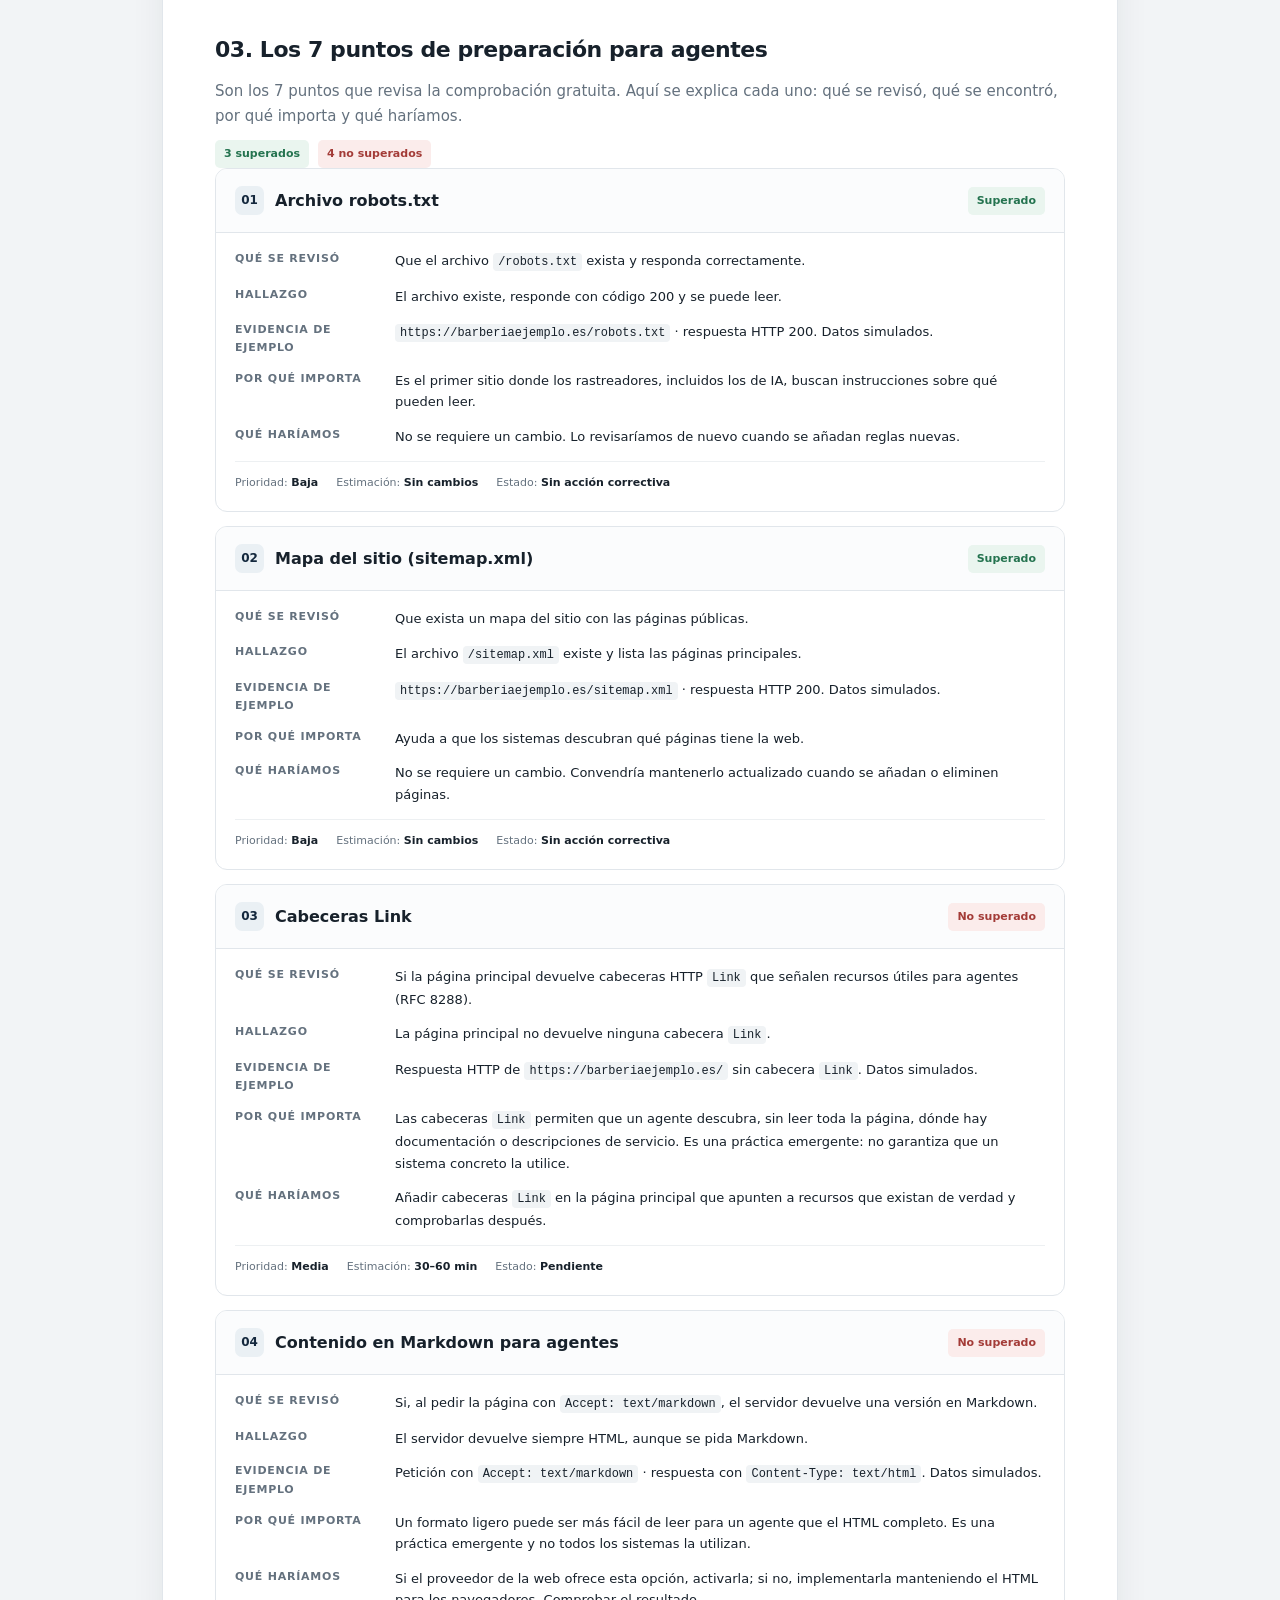
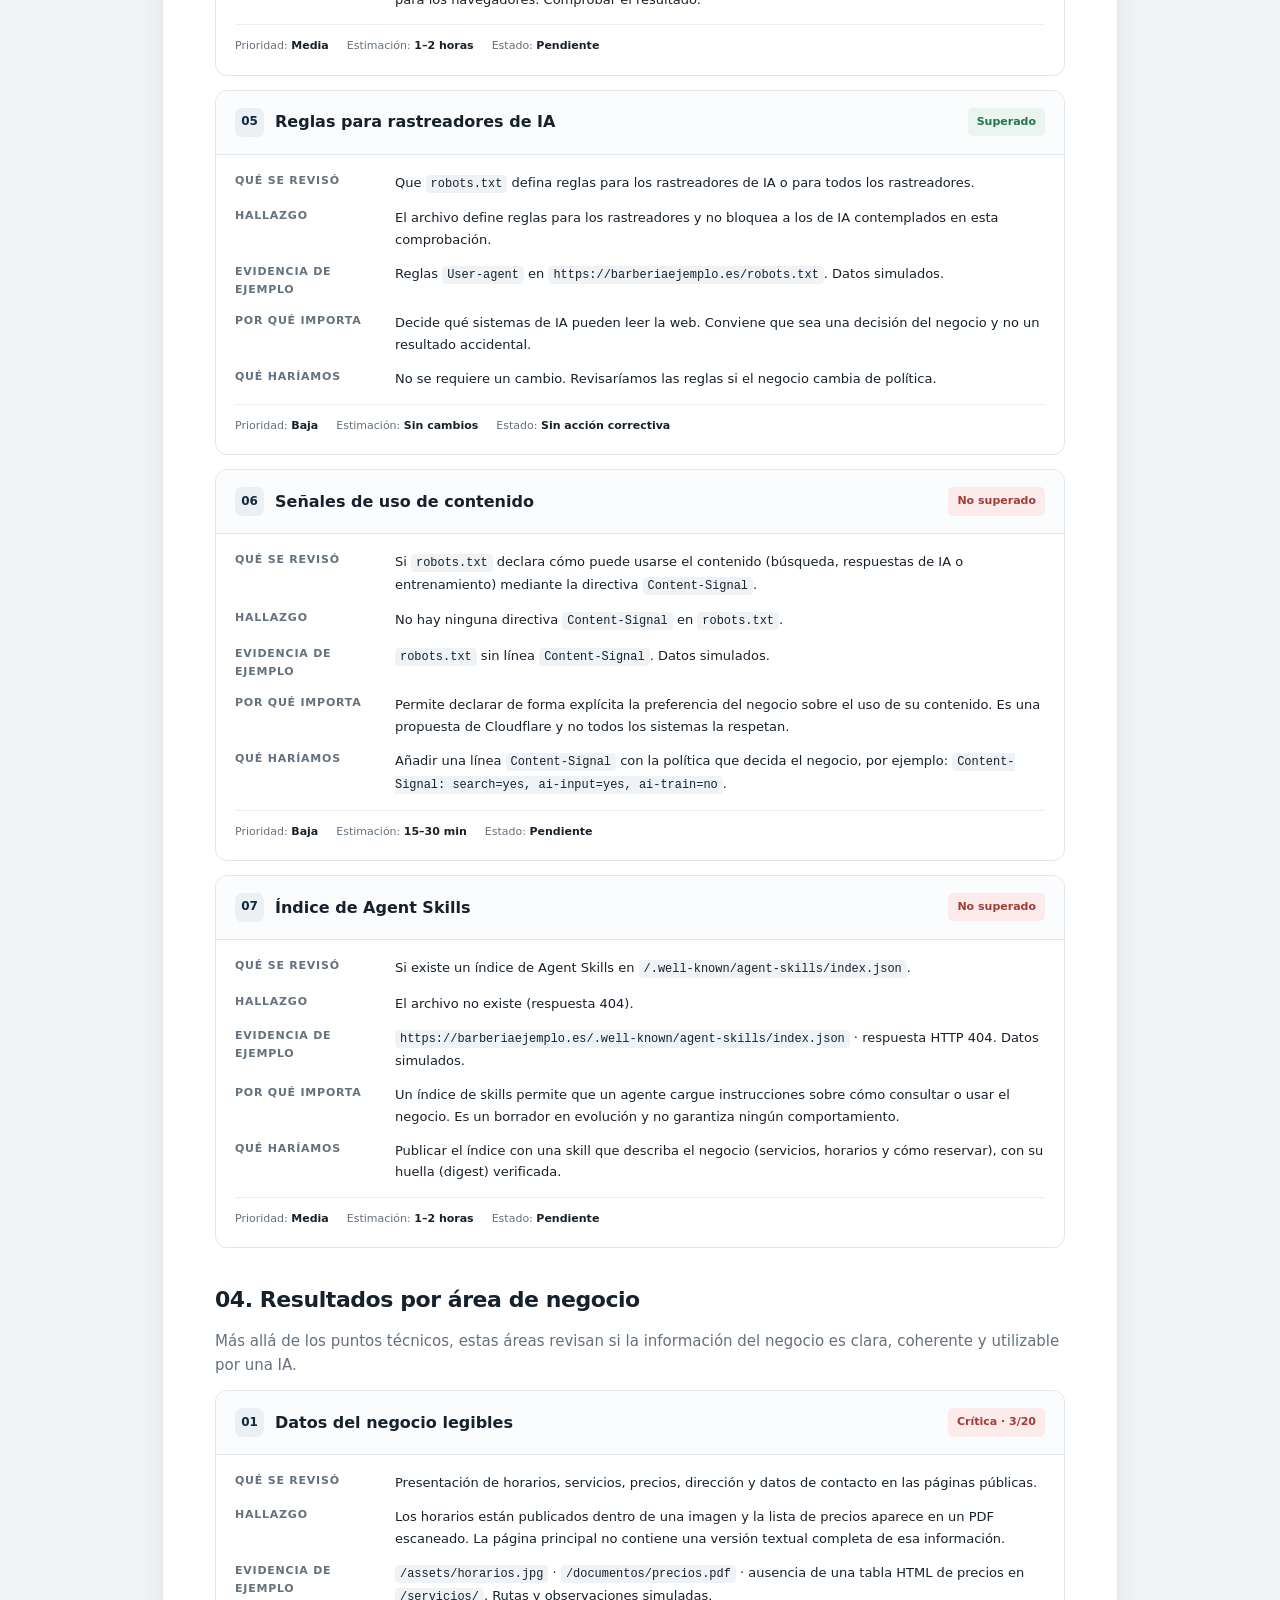
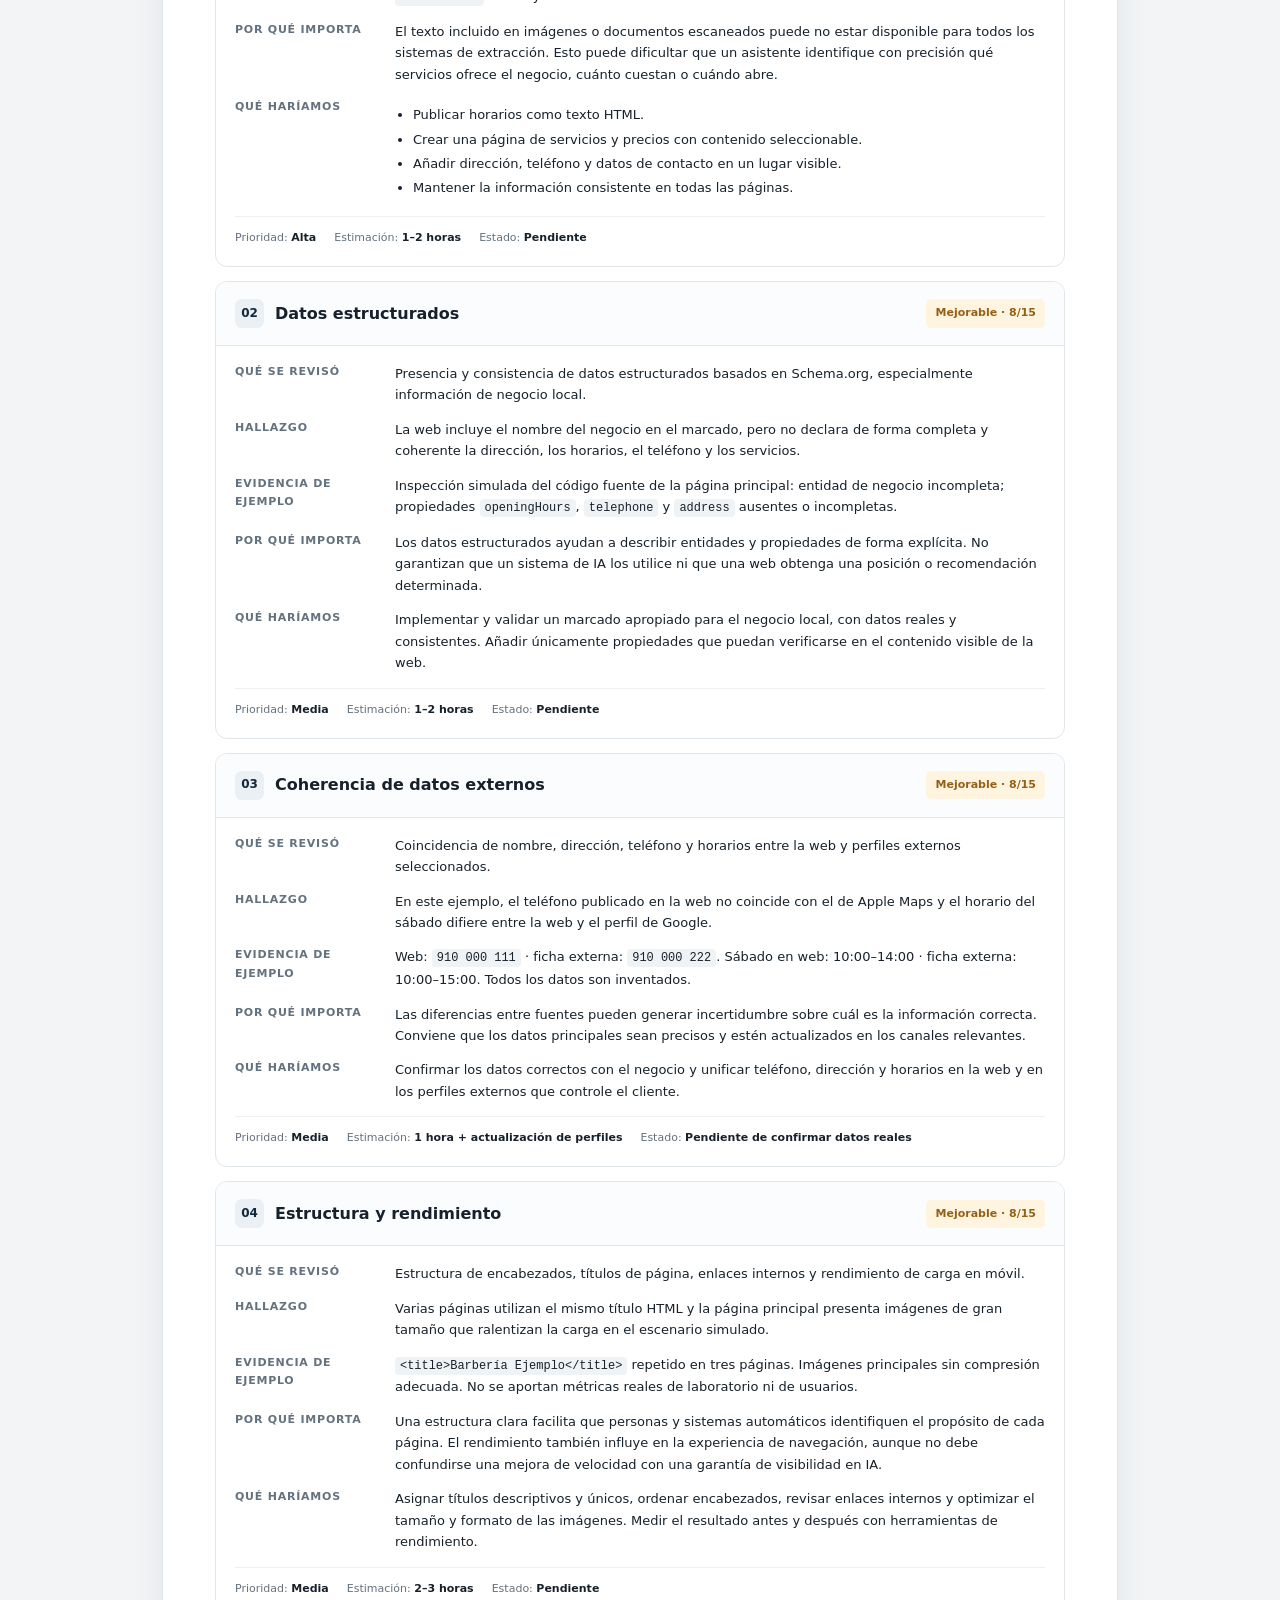
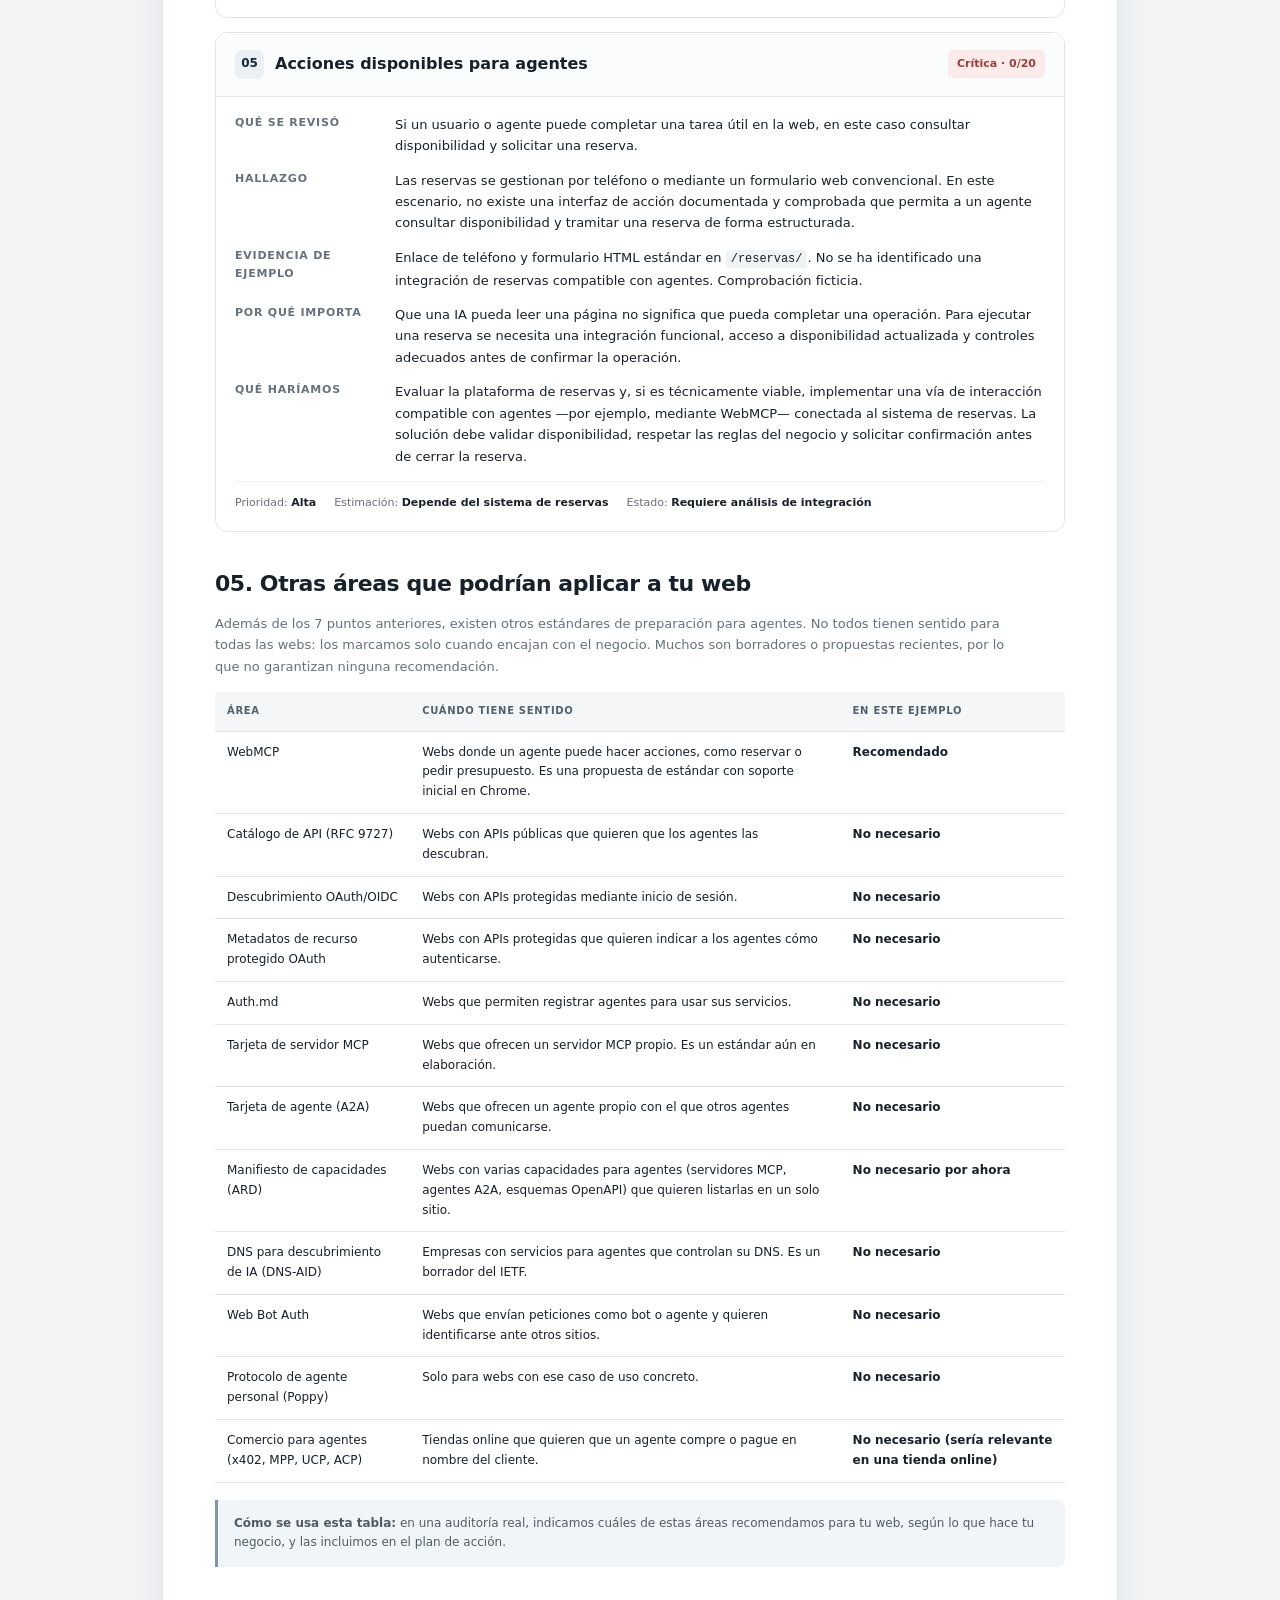
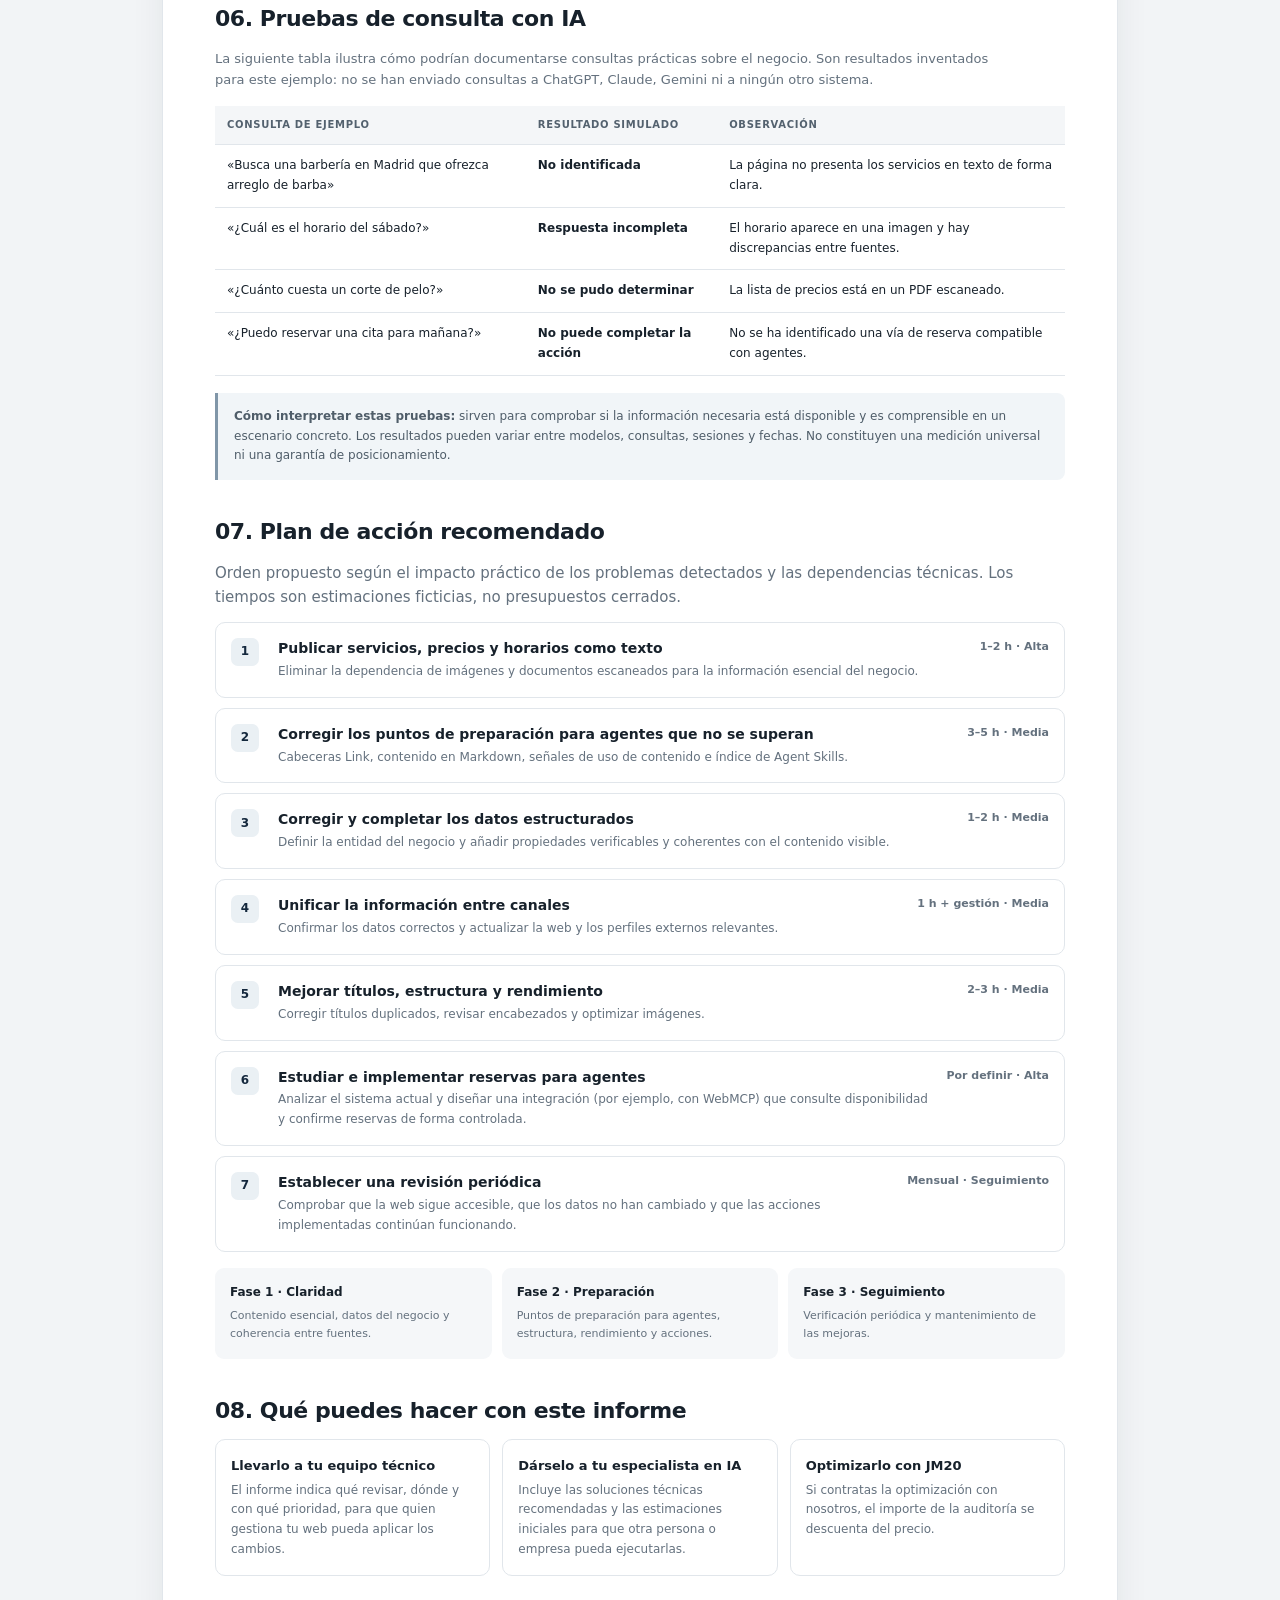
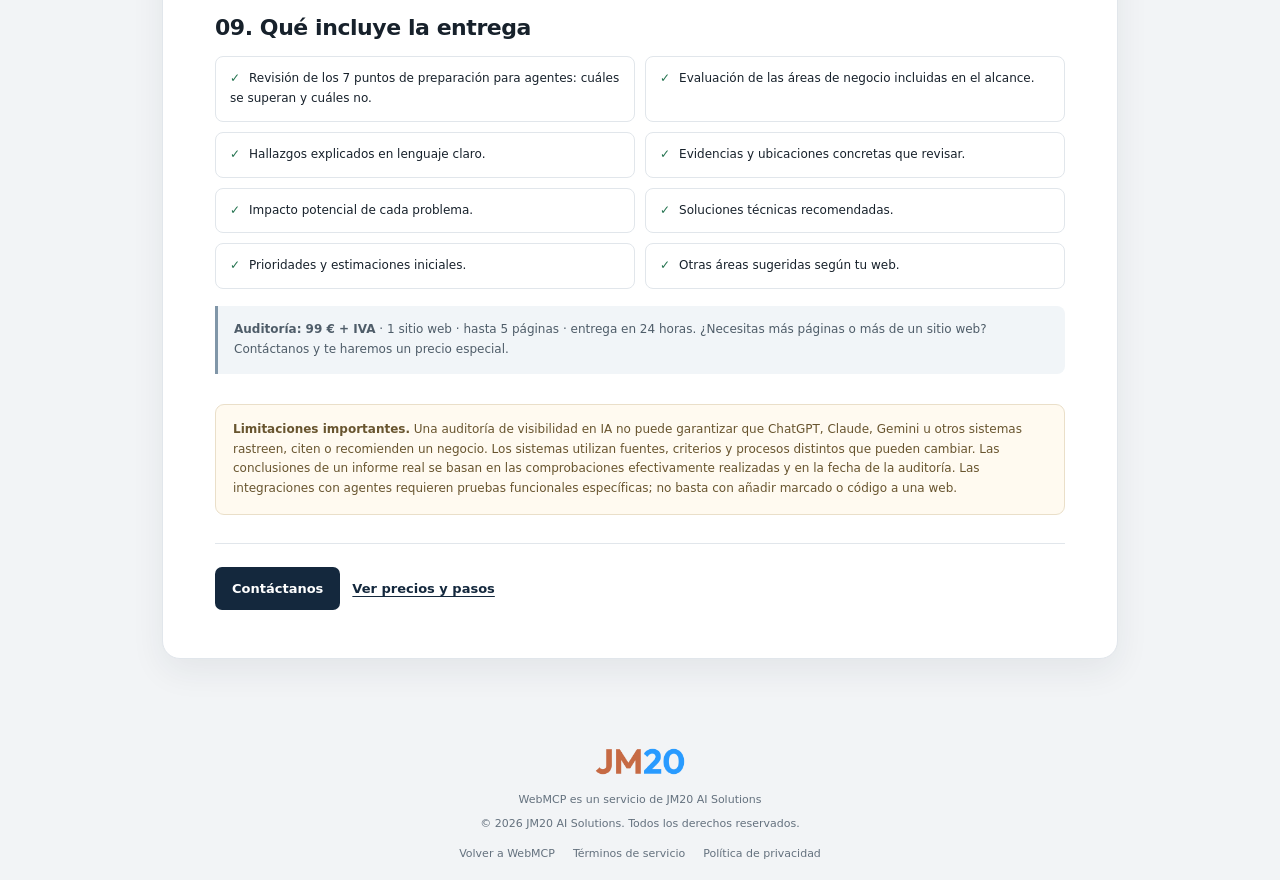
==== commit af76cf2e: "Add files via upload" ====
--- a/audit-ejemplo.html
+++ b/audit-ejemplo.html
@@ -4,122 +4,10 @@
 <meta charset="utf-8">
 <meta name="viewport" content="width=device-width, initial-scale=1, viewport-fit=cover">
 <title>Ejemplo de auditoría de visibilidad en IA | JM20</title>
-<meta name="description" content="Ejemplo ficticio de una auditoría de visibilidad en IA de JM20: análisis técnico, evidencias, pruebas simuladas y plan de acción.">
+<meta name="description" content="Ejemplo ficticio de una auditoría de visibilidad en IA de JM20: los 7 puntos de preparación para agentes, áreas de negocio, pruebas simuladas y plan de acción.">
 <meta name="robots" content="noindex, follow">
 <link rel="icon" href="jm20-logo.png">
-<style>
-:root{
-  --ink:#17212b;--muted:#64717e;--line:#e1e6eb;--paper:#fff;--wash:#f5f7f9;
-  --navy:#14283d;--blue:#315d80;--green:#24734f;--green-bg:#eaf5ef;
-  --amber:#946016;--amber-bg:#fff4df;--red:#a33b37;--red-bg:#fbeceb;
-  --shadow:0 12px 34px rgba(22,39,55,.07);--radius:14px;
-}
-*{box-sizing:border-box}
-html{scroll-behavior:smooth}
-body{margin:0;background:#f2f4f6;color:var(--ink);font:15px/1.65 Inter,ui-sans-serif,system-ui,-apple-system,BlinkMacSystemFont,"Segoe UI",sans-serif}
-a{color:inherit}
-.global{height:72px;background:#fff;border-bottom:1px solid var(--line);display:flex;align-items:center;padding:0 max(24px,calc((100% - 1120px)/2));gap:24px}
-.global img{width:104px;height:auto;object-fit:contain}
-.sp{flex:1}
-.navlinks{display:flex;align-items:center;gap:20px}
-.navlinks a,.cta-row a{font-size:13px;font-weight:650;text-decoration:none}
-.btn{background:var(--navy);color:#fff!important;padding:11px 17px;border-radius:7px}
-main{max-width:1000px;margin:42px auto 64px;padding:0 22px}
-.report{background:var(--paper);border:1px solid var(--line);border-radius:18px;box-shadow:var(--shadow);overflow:hidden}
-.report-top{padding:42px 52px 32px;background:linear-gradient(135deg,#14283d,#234663);color:#fff}
-.eyebrow{font-size:11px;letter-spacing:.14em;text-transform:uppercase;font-weight:750;color:#b9cddd;margin:0 0 12px}
-h1{font-size:clamp(30px,5vw,43px);line-height:1.12;letter-spacing:-.035em;margin:0 0 13px}
-.lead{font-size:17px;line-height:1.55;color:#e1eaf1;max-width:720px;margin:0}
-.sample-note{margin:24px 0 0;padding:13px 15px;border:1px solid rgba(255,255,255,.24);border-radius:9px;background:rgba(255,255,255,.08);font-size:12px;color:#f0f4f7}
-.sample-note strong{color:#fff}
-.report-body{padding:34px 52px 48px}
-.meta{display:grid;grid-template-columns:repeat(3,minmax(0,1fr));gap:17px 24px;margin:0 0 34px;padding:0 0 28px;border-bottom:1px solid var(--line)}
-.meta div{min-width:0}
-.meta dt,.small-label{font-size:10px;text-transform:uppercase;letter-spacing:.1em;font-weight:750;color:var(--muted);margin-bottom:4px}
-.meta dd{margin:0;font-size:13px;font-weight:650;overflow-wrap:anywhere}
-section{scroll-margin-top:20px}
-h2{font-size:22px;letter-spacing:-.02em;line-height:1.25;margin:38px 0 15px}
-h3{font-size:16px;line-height:1.35;margin:0}
-p{margin:0 0 12px}
-.muted{color:var(--muted)}
-.summary{font-size:15px;max-width:800px}
-.score-panel{display:grid;grid-template-columns:210px 1fr;gap:28px;padding:23px;border:1px solid var(--line);border-radius:var(--radius);background:#fbfcfd;margin:22px 0 15px}
-.score-number{font-size:48px;line-height:1;font-weight:800;letter-spacing:-.05em;color:var(--navy)}
-.score-number small{font-size:16px;color:var(--muted);font-weight:600;letter-spacing:0}
-.score-status{display:inline-block;margin-top:10px;background:var(--amber-bg);color:var(--amber);padding:5px 9px;border-radius:5px;font-size:11px;font-weight:750}
-.score-details{align-self:center}
-.bar{height:9px;background:#e8edf1;border-radius:20px;overflow:hidden;margin:10px 0 15px}
-.bar span{display:block;width:42%;height:100%;background:#c58a32;border-radius:20px}
-.tally{display:flex;gap:9px;flex-wrap:wrap}
-.chip{display:inline-flex;align-items:center;gap:6px;border-radius:5px;padding:5px 9px;font-size:11px;font-weight:750;white-space:nowrap}
-.ok{color:var(--green);background:var(--green-bg)}
-.mid{color:var(--amber);background:var(--amber-bg)}
-.bad{color:var(--red);background:var(--red-bg)}
-.note{padding:14px 16px;background:#f1f5f8;border-left:3px solid #8096a8;border-radius:0 8px 8px 0;font-size:12px;color:#4f5d69;margin:17px 0}
-.method-grid{display:grid;grid-template-columns:repeat(2,minmax(0,1fr));gap:12px}
-.method{padding:15px;border:1px solid var(--line);border-radius:10px}
-.method strong{display:block;font-size:13px;margin-bottom:4px}
-.method p{font-size:12px;color:var(--muted);margin:0}
-.area-list{display:grid;gap:14px}
-.area{border:1px solid var(--line);border-radius:12px;overflow:hidden;background:#fff}
-.area-head{display:flex;justify-content:space-between;align-items:center;gap:15px;padding:17px 19px;background:#fbfcfd;border-bottom:1px solid var(--line)}
-.area-head .left{display:flex;align-items:center;gap:11px}
-.num{width:29px;height:29px;border-radius:7px;background:#eaf0f4;color:var(--navy);display:grid;place-items:center;font-size:12px;font-weight:800;flex:none}
-.area-content{padding:17px 19px 19px}
-.area-content dl{display:grid;grid-template-columns:1fr;gap:13px;margin:0}
-.area-content dl div{display:grid;grid-template-columns:145px 1fr;gap:15px}
-.area-content dt{font-size:11px;text-transform:uppercase;letter-spacing:.07em;font-weight:750;color:var(--muted)}
-.area-content dd{margin:0;font-size:13px}
-.area-content ul{margin:6px 0 0;padding-left:18px}
-.area-content li{margin:3px 0}
-code{font-family:ui-monospace,SFMono-Regular,Menlo,monospace;font-size:.92em;background:#f0f3f5;padding:2px 5px;border-radius:4px;overflow-wrap:anywhere}
-.finding-meta{display:flex;gap:18px;flex-wrap:wrap;margin-top:14px;padding-top:12px;border-top:1px solid #edf0f2;font-size:11px;color:var(--muted)}
-.finding-meta strong{color:var(--ink)}
-table{width:100%;border-collapse:collapse;font-size:12px;margin:15px 0}
-th{text-align:left;background:#f4f6f8;color:#53616e;font-size:10px;letter-spacing:.07em;text-transform:uppercase}
-th,td{padding:11px 12px;border-bottom:1px solid var(--line);vertical-align:top}
-td:last-child,th:last-child{text-align:left}
-.result{font-weight:750}
-.test-intro{font-size:13px;color:var(--muted);max-width:800px}
-.priority-list{counter-reset:priority;display:grid;gap:10px}
-.priority{counter-increment:priority;display:grid;grid-template-columns:34px 1fr auto;gap:13px;align-items:start;padding:15px;border:1px solid var(--line);border-radius:10px}
-.priority:before{content:counter(priority);width:28px;height:28px;border-radius:7px;background:#eaf0f4;color:var(--navy);display:grid;place-items:center;font-weight:800;font-size:12px}
-.priority h3{font-size:14px;margin:1px 0 4px}
-.priority p{font-size:12px;color:var(--muted);margin:0}
-.estimate{font-size:11px;font-weight:750;color:var(--muted);white-space:nowrap}
-.roadmap{display:grid;grid-template-columns:repeat(3,1fr);gap:10px;margin-top:16px}
-.phase{padding:15px;background:var(--wash);border-radius:9px}
-.phase b{display:block;font-size:12px;margin-bottom:5px}
-.phase p{font-size:11px;color:var(--muted);margin:0}
-.deliverables{display:grid;grid-template-columns:repeat(2,1fr);gap:10px}
-.deliverable{padding:12px 14px;border:1px solid var(--line);border-radius:8px;font-size:12px}
-.deliverable:before{content:"✓";color:var(--green);font-weight:800;margin-right:9px}
-.disclaimer{margin-top:30px;padding:15px 17px;border:1px solid #eadfc9;background:#fffaf0;border-radius:9px;font-size:12px;color:#68552f}
-.cta-row{display:flex;gap:12px;align-items:center;margin-top:28px;padding-top:23px;border-top:1px solid var(--line)}
-.cta-row .alt{color:var(--navy);text-decoration:underline;text-underline-offset:3px}
-footer{padding:25px 22px 38px;text-align:center;color:var(--muted);font-size:11px}
-footer img{width:90px;margin-bottom:5px}
-footer p{margin:5px}
-footer nav{display:flex;justify-content:center;gap:18px;flex-wrap:wrap;margin-top:12px}
-footer a{text-decoration:none}
-@media(max-width:700px){
- .global{height:62px;padding:0 18px}.navlinks{gap:12px}.navlinks a{font-size:11px}.navlinks a:first-child{display:none}
- main{margin:18px auto 35px;padding:0 10px}.report-top{padding:30px 23px 25px}.report-body{padding:25px 22px 32px}
- .meta{grid-template-columns:repeat(2,minmax(0,1fr));gap:14px}
- .score-panel{grid-template-columns:1fr;gap:14px}.score-number{font-size:42px}
- .method-grid,.roadmap,.deliverables{grid-template-columns:1fr}
- .area-content dl div{grid-template-columns:1fr;gap:4px}
- .area-head{align-items:flex-start}.area-head h3{font-size:14px}
- .priority{grid-template-columns:30px 1fr}.estimate{grid-column:2}
- table{display:block;overflow-x:auto;white-space:normal}
-}
-@media print{
- body{background:#fff}.global,footer,.cta-row{display:none!important}
- main{max-width:none;margin:0;padding:0}.report{border:0;box-shadow:none;border-radius:0}
- .report-top{print-color-adjust:exact;-webkit-print-color-adjust:exact}
- .area,.priority,.method,.phase{break-inside:avoid}
-}
-</style>
+<link rel="stylesheet" href="audit-ejemplo.css">
 </head>
 <body>
 <nav class="global" aria-label="Principal">
@@ -127,7 +15,7 @@
   <span class="sp"></span>
   <div class="navlinks">
     <a href="index.html#metodo">Precios</a>
-    <a class="btn" href="index.html#audit">Solicitar auditoría</a>
+    <a class="btn" href="index.html#audit">Contáctanos</a>
   </div>
 </nav>
 
@@ -148,38 +36,39 @@
       <div><dt>Negocio</dt><dd>Barbería Ejemplo</dd></div>
       <div><dt>Web analizada</dt><dd>barberiaejemplo.es</dd></div>
       <div><dt>Tipo de negocio</dt><dd>Pequeño negocio local · Madrid</dd></div>
-      <div><dt>Alcance</dt><dd>Visibilidad y preparación para IA</dd></div>
-      <div><dt>Áreas evaluadas</dt><dd>6 áreas técnicas y funcionales</dd></div>
+      <div><dt>Alcance</dt><dd>1 sitio web · hasta 5 páginas · entrega en 24 horas</dd></div>
+      <div><dt>Áreas evaluadas</dt><dd>7 puntos de preparación para agentes y 5 áreas de negocio</dd></div>
       <div><dt>Preparado por</dt><dd>JM20 AI Solutions</dd></div>
     </dl>
 
     <section id="resumen">
       <h2>01. Resumen ejecutivo</h2>
-      <p class="summary">En este escenario ficticio, la web es accesible para rastreadores, pero presenta problemas al exponer información esencial del negocio y no ofrece una forma clara para que un agente complete una reserva. La información publicada tampoco es completamente coherente entre los distintos canales.</p>
+      <p class="summary">En este escenario ficticio, la web es accesible para rastreadores y tiene mapa del sitio, pero no supera 4 de los 7 puntos de preparación para agentes. Además, presenta problemas al exponer información esencial del negocio y no ofrece una forma clara para que un agente complete una reserva. La información publicada tampoco es completamente coherente entre los distintos canales.</p>
       <div class="score-panel">
         <div>
           <div class="small-label">Puntuación global ilustrativa</div>
-          <div class="score-number">42<small> / 100</small></div>
+          <div class="score-number">33<small> / 100</small></div>
           <span class="score-status">Necesita mejoras</span>
         </div>
         <div class="score-details">
           <strong>Preparación para asistentes y agentes de IA</strong>
-          <div class="bar" role="img" aria-label="Puntuación ilustrativa: 42 de 100"><span></span></div>
+          <div class="bar" role="img" aria-label="Puntuación ilustrativa: 33 de 100"><span style="width:33%"></span></div>
           <div class="tally">
-            <span class="chip ok">1 correcta</span>
-            <span class="chip mid">3 mejorables</span>
-            <span class="chip bad">2 críticas</span>
+            <span class="chip ok">3 de 7 puntos superados</span>
+            <span class="chip bad">4 no superados</span>
+            <span class="chip mid">3 áreas mejorables</span>
+            <span class="chip bad">2 áreas críticas</span>
           </div>
         </div>
       </div>
-      <div class="note"><strong>Cómo se calcula:</strong> puntuación de ejemplo basada en seis áreas con pesos de 15, 20, 15, 15, 15 y 20 puntos, respectivamente. En este caso ficticio: 15 + 3 + 8 + 8 + 8 + 0 = 42. No es una puntuación oficial ni una métrica universal de visibilidad en IA. En una auditoría real, JM20 debe definir y aplicar criterios verificables y consistentes.</div>
+      <div class="note"><strong>Cómo se calcula:</strong> puntuación de ejemplo basada en seis áreas con pesos de 15, 20, 15, 15, 15 y 20 puntos, respectivamente. El área de los 7 puntos de preparación para agentes puntúa por igual cada punto: 3 de 7 superados equivalen a 6 de 15 (redondeado). En este caso ficticio: 6 + 3 + 8 + 8 + 8 + 0 = 33. No es una puntuación oficial ni una métrica universal de visibilidad en IA. En una auditoría real, JM20 debe definir y aplicar criterios verificables y consistentes.</div>
     </section>
 
     <section id="metodologia">
       <h2>02. Alcance y metodología</h2>
-      <p class="muted">Una auditoría real debe dejar claro qué se ha revisado, cómo se ha revisado y qué no puede concluirse a partir de esas comprobaciones.</p>
+      <p class="muted">Una auditoría real debe dejar claro qué se ha revisado, cómo se ha revisado y qué no puede concluirse a partir de esas comprobaciones. Esta auditoría cubre 1 sitio web y hasta 5 páginas.</p>
       <div class="method-grid">
-        <div class="method"><strong>Acceso y rastreo</strong><p>Revisión de disponibilidad pública, instrucciones de rastreo y acceso a páginas relevantes.</p></div>
+        <div class="method"><strong>Preparación para agentes</strong><p>Los 7 puntos de la comprobación gratuita, explicados uno a uno: rastreo, descubrimiento y señales para agentes.</p></div>
         <div class="method"><strong>Contenido e información</strong><p>Comprobación de que servicios, precios, horarios y contacto están publicados como contenido legible.</p></div>
         <div class="method"><strong>Datos y coherencia</strong><p>Revisión de datos estructurados y comparación de la información del negocio entre canales.</p></div>
         <div class="method"><strong>Experiencia y acciones</strong><p>Inspección de estructura, rendimiento y posibilidades reales de completar tareas, como reservar.</p></div>
@@ -187,26 +76,123 @@
       <div class="note">Las pruebas de respuesta de asistentes de IA dependen del sistema, la consulta, la ubicación, el contexto y el momento. Una prueba puntual no demuestra cómo responderán todos los modelos ni garantiza recomendaciones futuras.</div>
     </section>
 
+    <section id="puntos">
+      <h2>03. Los 7 puntos de preparación para agentes</h2>
+      <p class="muted">Son los 7 puntos que revisa la comprobación gratuita. Aquí se explica cada uno: qué se revisó, qué se encontró, por qué importa y qué haríamos.</p>
+      <div class="tally">
+        <span class="chip ok">3 superados</span>
+        <span class="chip bad">4 no superados</span>
+      </div>
+      <div class="area-list">
+
+        <section class="area" aria-labelledby="p1">
+          <div class="area-head"><div class="left"><span class="num">01</span><h3 id="p1">Archivo robots.txt</h3></div><span class="chip ok">Superado</span></div>
+          <div class="area-content">
+            <dl>
+              <div><dt>Qué se revisó</dt><dd>Que el archivo <code>/robots.txt</code> exista y responda correctamente.</dd></div>
+              <div><dt>Hallazgo</dt><dd>El archivo existe, responde con código 200 y se puede leer.</dd></div>
+              <div><dt>Evidencia de ejemplo</dt><dd><code>https://barberiaejemplo.es/robots.txt</code> · respuesta HTTP 200. Datos simulados.</dd></div>
+              <div><dt>Por qué importa</dt><dd>Es el primer sitio donde los rastreadores, incluidos los de IA, buscan instrucciones sobre qué pueden leer.</dd></div>
+              <div><dt>Qué haríamos</dt><dd>No se requiere un cambio. Lo revisaríamos de nuevo cuando se añadan reglas nuevas.</dd></div>
+            </dl>
+            <div class="finding-meta"><span>Prioridad: <strong>Baja</strong></span><span>Estimación: <strong>Sin cambios</strong></span><span>Estado: <strong>Sin acción correctiva</strong></span></div>
+          </div>
+        </section>
+
+        <section class="area" aria-labelledby="p2">
+          <div class="area-head"><div class="left"><span class="num">02</span><h3 id="p2">Mapa del sitio (sitemap.xml)</h3></div><span class="chip ok">Superado</span></div>
+          <div class="area-content">
+            <dl>
+              <div><dt>Qué se revisó</dt><dd>Que exista un mapa del sitio con las páginas públicas.</dd></div>
+              <div><dt>Hallazgo</dt><dd>El archivo <code>/sitemap.xml</code> existe y lista las páginas principales.</dd></div>
+              <div><dt>Evidencia de ejemplo</dt><dd><code>https://barberiaejemplo.es/sitemap.xml</code> · respuesta HTTP 200. Datos simulados.</dd></div>
+              <div><dt>Por qué importa</dt><dd>Ayuda a que los sistemas descubran qué páginas tiene la web.</dd></div>
+              <div><dt>Qué haríamos</dt><dd>No se requiere un cambio. Convendría mantenerlo actualizado cuando se añadan o eliminen páginas.</dd></div>
+            </dl>
+            <div class="finding-meta"><span>Prioridad: <strong>Baja</strong></span><span>Estimación: <strong>Sin cambios</strong></span><span>Estado: <strong>Sin acción correctiva</strong></span></div>
+          </div>
+        </section>
+
+        <section class="area" aria-labelledby="p3">
+          <div class="area-head"><div class="left"><span class="num">03</span><h3 id="p3">Cabeceras Link</h3></div><span class="chip bad">No superado</span></div>
+          <div class="area-content">
+            <dl>
+              <div><dt>Qué se revisó</dt><dd>Si la página principal devuelve cabeceras HTTP <code>Link</code> que señalen recursos útiles para agentes (RFC 8288).</dd></div>
+              <div><dt>Hallazgo</dt><dd>La página principal no devuelve ninguna cabecera <code>Link</code>.</dd></div>
+              <div><dt>Evidencia de ejemplo</dt><dd>Respuesta HTTP de <code>https://barberiaejemplo.es/</code> sin cabecera <code>Link</code>. Datos simulados.</dd></div>
+              <div><dt>Por qué importa</dt><dd>Las cabeceras <code>Link</code> permiten que un agente descubra, sin leer toda la página, dónde hay documentación o descripciones de servicio. Es una práctica emergente: no garantiza que un sistema concreto la utilice.</dd></div>
+              <div><dt>Qué haríamos</dt><dd>Añadir cabeceras <code>Link</code> en la página principal que apunten a recursos que existan de verdad y comprobarlas después.</dd></div>
+            </dl>
+            <div class="finding-meta"><span>Prioridad: <strong>Media</strong></span><span>Estimación: <strong>30–60 min</strong></span><span>Estado: <strong>Pendiente</strong></span></div>
+          </div>
+        </section>
+
+        <section class="area" aria-labelledby="p4">
+          <div class="area-head"><div class="left"><span class="num">04</span><h3 id="p4">Contenido en Markdown para agentes</h3></div><span class="chip bad">No superado</span></div>
+          <div class="area-content">
+            <dl>
+              <div><dt>Qué se revisó</dt><dd>Si, al pedir la página con <code>Accept: text/markdown</code>, el servidor devuelve una versión en Markdown.</dd></div>
+              <div><dt>Hallazgo</dt><dd>El servidor devuelve siempre HTML, aunque se pida Markdown.</dd></div>
+              <div><dt>Evidencia de ejemplo</dt><dd>Petición con <code>Accept: text/markdown</code> · respuesta con <code>Content-Type: text/html</code>. Datos simulados.</dd></div>
+              <div><dt>Por qué importa</dt><dd>Un formato ligero puede ser más fácil de leer para un agente que el HTML completo. Es una práctica emergente y no todos los sistemas la utilizan.</dd></div>
+              <div><dt>Qué haríamos</dt><dd>Si el proveedor de la web ofrece esta opción, activarla; si no, implementarla manteniendo el HTML para los navegadores. Comprobar el resultado.</dd></div>
+            </dl>
+            <div class="finding-meta"><span>Prioridad: <strong>Media</strong></span><span>Estimación: <strong>1–2 horas</strong></span><span>Estado: <strong>Pendiente</strong></span></div>
+          </div>
+        </section>
+
+        <section class="area" aria-labelledby="p5">
+          <div class="area-head"><div class="left"><span class="num">05</span><h3 id="p5">Reglas para rastreadores de IA</h3></div><span class="chip ok">Superado</span></div>
+          <div class="area-content">
+            <dl>
+              <div><dt>Qué se revisó</dt><dd>Que <code>robots.txt</code> defina reglas para los rastreadores de IA o para todos los rastreadores.</dd></div>
+              <div><dt>Hallazgo</dt><dd>El archivo define reglas para los rastreadores y no bloquea a los de IA contemplados en esta comprobación.</dd></div>
+              <div><dt>Evidencia de ejemplo</dt><dd>Reglas <code>User-agent</code> en <code>https://barberiaejemplo.es/robots.txt</code>. Datos simulados.</dd></div>
+              <div><dt>Por qué importa</dt><dd>Decide qué sistemas de IA pueden leer la web. Conviene que sea una decisión del negocio y no un resultado accidental.</dd></div>
+              <div><dt>Qué haríamos</dt><dd>No se requiere un cambio. Revisaríamos las reglas si el negocio cambia de política.</dd></div>
+            </dl>
+            <div class="finding-meta"><span>Prioridad: <strong>Baja</strong></span><span>Estimación: <strong>Sin cambios</strong></span><span>Estado: <strong>Sin acción correctiva</strong></span></div>
+          </div>
+        </section>
+
+        <section class="area" aria-labelledby="p6">
+          <div class="area-head"><div class="left"><span class="num">06</span><h3 id="p6">Señales de uso de contenido</h3></div><span class="chip bad">No superado</span></div>
+          <div class="area-content">
+            <dl>
+              <div><dt>Qué se revisó</dt><dd>Si <code>robots.txt</code> declara cómo puede usarse el contenido (búsqueda, respuestas de IA o entrenamiento) mediante la directiva <code>Content-Signal</code>.</dd></div>
+              <div><dt>Hallazgo</dt><dd>No hay ninguna directiva <code>Content-Signal</code> en <code>robots.txt</code>.</dd></div>
+              <div><dt>Evidencia de ejemplo</dt><dd><code>robots.txt</code> sin línea <code>Content-Signal</code>. Datos simulados.</dd></div>
+              <div><dt>Por qué importa</dt><dd>Permite declarar de forma explícita la preferencia del negocio sobre el uso de su contenido. Es una propuesta de Cloudflare y no todos los sistemas la respetan.</dd></div>
+              <div><dt>Qué haríamos</dt><dd>Añadir una línea <code>Content-Signal</code> con la política que decida el negocio, por ejemplo: <code>Content-Signal: search=yes, ai-input=yes, ai-train=no</code>.</dd></div>
+            </dl>
+            <div class="finding-meta"><span>Prioridad: <strong>Baja</strong></span><span>Estimación: <strong>15–30 min</strong></span><span>Estado: <strong>Pendiente</strong></span></div>
+          </div>
+        </section>
+
+        <section class="area" aria-labelledby="p7">
+          <div class="area-head"><div class="left"><span class="num">07</span><h3 id="p7">Índice de Agent Skills</h3></div><span class="chip bad">No superado</span></div>
+          <div class="area-content">
+            <dl>
+              <div><dt>Qué se revisó</dt><dd>Si existe un índice de Agent Skills en <code>/.well-known/agent-skills/index.json</code>.</dd></div>
+              <div><dt>Hallazgo</dt><dd>El archivo no existe (respuesta 404).</dd></div>
+              <div><dt>Evidencia de ejemplo</dt><dd><code>https://barberiaejemplo.es/.well-known/agent-skills/index.json</code> · respuesta HTTP 404. Datos simulados.</dd></div>
+              <div><dt>Por qué importa</dt><dd>Un índice de skills permite que un agente cargue instrucciones sobre cómo consultar o usar el negocio. Es un borrador en evolución y no garantiza ningún comportamiento.</dd></div>
+              <div><dt>Qué haríamos</dt><dd>Publicar el índice con una skill que describa el negocio (servicios, horarios y cómo reservar), con su huella (digest) verificada.</dd></div>
+            </dl>
+            <div class="finding-meta"><span>Prioridad: <strong>Media</strong></span><span>Estimación: <strong>1–2 horas</strong></span><span>Estado: <strong>Pendiente</strong></span></div>
+          </div>
+        </section>
+
+      </div>
+    </section>
+
     <section id="resultados">
-      <h2>03. Resultados por área</h2>
+      <h2>04. Resultados por área de negocio</h2>
+      <p class="muted">Más allá de los puntos técnicos, estas áreas revisan si la información del negocio es clara, coherente y utilizable por una IA.</p>
       <div class="area-list">
 
-        <section class="area" aria-labelledby="a1">
-          <div class="area-head"><div class="left"><span class="num">01</span><h3 id="a1">Acceso para IA</h3></div><span class="chip ok">Correcta · 15/15</span></div>
-          <div class="area-content">
-            <dl>
-              <div><dt>Qué se revisó</dt><dd>Acceso público a la web, respuesta del servidor e instrucciones del archivo <code>robots.txt</code>.</dd></div>
-              <div><dt>Hallazgo</dt><dd>En el escenario ficticio, la web responde sin inicio de sesión y el archivo <code>robots.txt</code> no contiene reglas que bloqueen los rastreadores de IA contemplados en esta comprobación.</dd></div>
-              <div><dt>Evidencia de ejemplo</dt><dd><code>https://barberiaejemplo.es/robots.txt</code> · respuesta HTTP 200 · página principal accesible públicamente. Datos simulados.</dd></div>
-              <div><dt>Por qué importa</dt><dd>Si una página no es accesible o las reglas de rastreo impiden su consulta, algunos sistemas pueden tener dificultades para descubrir su contenido. La accesibilidad no garantiza que una IA vaya a rastrear, indexar o recomendar la web.</dd></div>
-              <div><dt>Qué haríamos</dt><dd>No se requiere un cambio inmediato en este punto. Mantendríamos una revisión periódica de disponibilidad y reglas de rastreo.</dd></div>
-            </dl>
-            <div class="finding-meta"><span>Prioridad: <strong>Baja</strong></span><span>Estimación: <strong>Sin cambios</strong></span><span>Estado: <strong>Sin acción correctiva</strong></span></div>
-          </div>
-        </section>
-
         <section class="area" aria-labelledby="a2">
-          <div class="area-head"><div class="left"><span class="num">02</span><h3 id="a2">Datos del negocio legibles</h3></div><span class="chip bad">Crítica · 3/20</span></div>
+          <div class="area-head"><div class="left"><span class="num">01</span><h3 id="a2">Datos del negocio legibles</h3></div><span class="chip bad">Crítica · 3/20</span></div>
           <div class="area-content">
             <dl>
               <div><dt>Qué se revisó</dt><dd>Presentación de horarios, servicios, precios, dirección y datos de contacto en las páginas públicas.</dd></div>
@@ -220,7 +206,7 @@
         </section>
 
         <section class="area" aria-labelledby="a3">
-          <div class="area-head"><div class="left"><span class="num">03</span><h3 id="a3">Datos estructurados</h3></div><span class="chip mid">Mejorable · 8/15</span></div>
+          <div class="area-head"><div class="left"><span class="num">02</span><h3 id="a3">Datos estructurados</h3></div><span class="chip mid">Mejorable · 8/15</span></div>
           <div class="area-content">
             <dl>
               <div><dt>Qué se revisó</dt><dd>Presencia y consistencia de datos estructurados basados en Schema.org, especialmente información de negocio local.</dd></div>
@@ -234,7 +220,7 @@
         </section>
 
         <section class="area" aria-labelledby="a4">
-          <div class="area-head"><div class="left"><span class="num">04</span><h3 id="a4">Coherencia de datos externos</h3></div><span class="chip mid">Mejorable · 8/15</span></div>
+          <div class="area-head"><div class="left"><span class="num">03</span><h3 id="a4">Coherencia de datos externos</h3></div><span class="chip mid">Mejorable · 8/15</span></div>
           <div class="area-content">
             <dl>
               <div><dt>Qué se revisó</dt><dd>Coincidencia de nombre, dirección, teléfono y horarios entre la web y perfiles externos seleccionados.</dd></div>
@@ -248,7 +234,7 @@
         </section>
 
         <section class="area" aria-labelledby="a5">
-          <div class="area-head"><div class="left"><span class="num">05</span><h3 id="a5">Estructura y rendimiento</h3></div><span class="chip mid">Mejorable · 8/15</span></div>
+          <div class="area-head"><div class="left"><span class="num">04</span><h3 id="a5">Estructura y rendimiento</h3></div><span class="chip mid">Mejorable · 8/15</span></div>
           <div class="area-content">
             <dl>
               <div><dt>Qué se revisó</dt><dd>Estructura de encabezados, títulos de página, enlaces internos y rendimiento de carga en móvil.</dd></div>
@@ -262,7 +248,7 @@
         </section>
 
         <section class="area" aria-labelledby="a6">
-          <div class="area-head"><div class="left"><span class="num">06</span><h3 id="a6">Acciones disponibles para agentes</h3></div><span class="chip bad">Crítica · 0/20</span></div>
+          <div class="area-head"><div class="left"><span class="num">05</span><h3 id="a6">Acciones disponibles para agentes</h3></div><span class="chip bad">Crítica · 0/20</span></div>
           <div class="area-content">
             <dl>
               <div><dt>Qué se revisó</dt><dd>Si un usuario o agente puede completar una tarea útil en la web, en este caso consultar disponibilidad y solicitar una reserva.</dd></div>
@@ -274,11 +260,35 @@
             <div class="finding-meta"><span>Prioridad: <strong>Alta</strong></span><span>Estimación: <strong>Depende del sistema de reservas</strong></span><span>Estado: <strong>Requiere análisis de integración</strong></span></div>
           </div>
         </section>
-      </div>
+
+      </div>
+    </section>
+
+    <section id="adicionales">
+      <h2>05. Otras áreas que podrían aplicar a tu web</h2>
+      <p class="test-intro">Además de los 7 puntos anteriores, existen otros estándares de preparación para agentes. No todos tienen sentido para todas las webs: los marcamos solo cuando encajan con el negocio. Muchos son borradores o propuestas recientes, por lo que no garantizan ninguna recomendación.</p>
+      <table>
+        <thead><tr><th>Área</th><th>Cuándo tiene sentido</th><th>En este ejemplo</th></tr></thead>
+        <tbody>
+          <tr><td>WebMCP</td><td>Webs donde un agente puede hacer acciones, como reservar o pedir presupuesto. Es una propuesta de estándar con soporte inicial en Chrome.</td><td><span class="result">Recomendado</span></td></tr>
+          <tr><td>Catálogo de API (RFC 9727)</td><td>Webs con APIs públicas que quieren que los agentes las descubran.</td><td><span class="result">No necesario</span></td></tr>
+          <tr><td>Descubrimiento OAuth/OIDC</td><td>Webs con APIs protegidas mediante inicio de sesión.</td><td><span class="result">No necesario</span></td></tr>
+          <tr><td>Metadatos de recurso protegido OAuth</td><td>Webs con APIs protegidas que quieren indicar a los agentes cómo autenticarse.</td><td><span class="result">No necesario</span></td></tr>
+          <tr><td>Auth.md</td><td>Webs que permiten registrar agentes para usar sus servicios.</td><td><span class="result">No necesario</span></td></tr>
+          <tr><td>Tarjeta de servidor MCP</td><td>Webs que ofrecen un servidor MCP propio. Es un estándar aún en elaboración.</td><td><span class="result">No necesario</span></td></tr>
+          <tr><td>Tarjeta de agente (A2A)</td><td>Webs que ofrecen un agente propio con el que otros agentes puedan comunicarse.</td><td><span class="result">No necesario</span></td></tr>
+          <tr><td>Manifiesto de capacidades (ARD)</td><td>Webs con varias capacidades para agentes (servidores MCP, agentes A2A, esquemas OpenAPI) que quieren listarlas en un solo sitio.</td><td><span class="result">No necesario por ahora</span></td></tr>
+          <tr><td>DNS para descubrimiento de IA (DNS-AID)</td><td>Empresas con servicios para agentes que controlan su DNS. Es un borrador del IETF.</td><td><span class="result">No necesario</span></td></tr>
+          <tr><td>Web Bot Auth</td><td>Webs que envían peticiones como bot o agente y quieren identificarse ante otros sitios.</td><td><span class="result">No necesario</span></td></tr>
+          <tr><td>Protocolo de agente personal (Poppy)</td><td>Solo para webs con ese caso de uso concreto.</td><td><span class="result">No necesario</span></td></tr>
+          <tr><td>Comercio para agentes (x402, MPP, UCP, ACP)</td><td>Tiendas online que quieren que un agente compre o pague en nombre del cliente.</td><td><span class="result">No necesario (sería relevante en una tienda online)</span></td></tr>
+        </tbody>
+      </table>
+      <div class="note"><strong>Cómo se usa esta tabla:</strong> en una auditoría real, indicamos cuáles de estas áreas recomendamos para tu web, según lo que hace tu negocio, y las incluimos en el plan de acción.</div>
     </section>
 
     <section id="pruebas">
-      <h2>04. Pruebas de consulta con IA</h2>
+      <h2>06. Pruebas de consulta con IA</h2>
       <p class="test-intro">La siguiente tabla ilustra cómo podrían documentarse consultas prácticas sobre el negocio. Son resultados inventados para este ejemplo: no se han enviado consultas a ChatGPT, Claude, Gemini ni a ningún otro sistema.</p>
       <table>
         <thead><tr><th>Consulta de ejemplo</th><th>Resultado simulado</th><th>Observación</th></tr></thead>
@@ -293,39 +303,52 @@
     </section>
 
     <section id="plan">
-      <h2>05. Plan de acción recomendado</h2>
+      <h2>07. Plan de acción recomendado</h2>
       <p class="muted">Orden propuesto según el impacto práctico de los problemas detectados y las dependencias técnicas. Los tiempos son estimaciones ficticias, no presupuestos cerrados.</p>
       <div class="priority-list">
         <div class="priority"><div><h3>Publicar servicios, precios y horarios como texto</h3><p>Eliminar la dependencia de imágenes y documentos escaneados para la información esencial del negocio.</p></div><span class="estimate">1–2 h · Alta</span></div>
+        <div class="priority"><div><h3>Corregir los puntos de preparación para agentes que no se superan</h3><p>Cabeceras Link, contenido en Markdown, señales de uso de contenido e índice de Agent Skills.</p></div><span class="estimate">3–5 h · Media</span></div>
         <div class="priority"><div><h3>Corregir y completar los datos estructurados</h3><p>Definir la entidad del negocio y añadir propiedades verificables y coherentes con el contenido visible.</p></div><span class="estimate">1–2 h · Media</span></div>
         <div class="priority"><div><h3>Unificar la información entre canales</h3><p>Confirmar los datos correctos y actualizar la web y los perfiles externos relevantes.</p></div><span class="estimate">1 h + gestión · Media</span></div>
         <div class="priority"><div><h3>Mejorar títulos, estructura y rendimiento</h3><p>Corregir títulos duplicados, revisar encabezados y optimizar imágenes.</p></div><span class="estimate">2–3 h · Media</span></div>
-        <div class="priority"><div><h3>Estudiar e implementar reservas para agentes</h3><p>Analizar el sistema actual y diseñar una integración que consulte disponibilidad y confirme reservas de forma controlada.</p></div><span class="estimate">Por definir · Alta</span></div>
+        <div class="priority"><div><h3>Estudiar e implementar reservas para agentes</h3><p>Analizar el sistema actual y diseñar una integración (por ejemplo, con WebMCP) que consulte disponibilidad y confirme reservas de forma controlada.</p></div><span class="estimate">Por definir · Alta</span></div>
         <div class="priority"><div><h3>Establecer una revisión periódica</h3><p>Comprobar que la web sigue accesible, que los datos no han cambiado y que las acciones implementadas continúan funcionando.</p></div><span class="estimate">Mensual · Seguimiento</span></div>
       </div>
       <div class="roadmap">
         <div class="phase"><b>Fase 1 · Claridad</b><p>Contenido esencial, datos del negocio y coherencia entre fuentes.</p></div>
-        <div class="phase"><b>Fase 2 · Preparación</b><p>Estructura técnica, rendimiento y capacidades de interacción.</p></div>
+        <div class="phase"><b>Fase 2 · Preparación</b><p>Puntos de preparación para agentes, estructura, rendimiento y acciones.</p></div>
         <div class="phase"><b>Fase 3 · Seguimiento</b><p>Verificación periódica y mantenimiento de las mejoras.</p></div>
       </div>
     </section>
 
+    <section id="siguiente">
+      <h2>08. Qué puedes hacer con este informe</h2>
+      <div class="method-grid three">
+        <div class="method"><strong>Llevarlo a tu equipo técnico</strong><p>El informe indica qué revisar, dónde y con qué prioridad, para que quien gestiona tu web pueda aplicar los cambios.</p></div>
+        <div class="method"><strong>Dárselo a tu especialista en IA</strong><p>Incluye las soluciones técnicas recomendadas y las estimaciones iniciales para que otra persona o empresa pueda ejecutarlas.</p></div>
+        <div class="method"><strong>Optimizarlo con JM20</strong><p>Si contratas la optimización con nosotros, el importe de la auditoría se descuenta del precio.</p></div>
+      </div>
+    </section>
+
     <section id="entrega">
-      <h2>06. Qué incluye la entrega</h2>
+      <h2>09. Qué incluye la entrega</h2>
       <div class="deliverables">
-        <div class="deliverable">Evaluación de las áreas incluidas en el alcance.</div>
+        <div class="deliverable">Revisión de los 7 puntos de preparación para agentes: cuáles se superan y cuáles no.</div>
+        <div class="deliverable">Evaluación de las áreas de negocio incluidas en el alcance.</div>
         <div class="deliverable">Hallazgos explicados en lenguaje claro.</div>
         <div class="deliverable">Evidencias y ubicaciones concretas que revisar.</div>
         <div class="deliverable">Impacto potencial de cada problema.</div>
         <div class="deliverable">Soluciones técnicas recomendadas.</div>
         <div class="deliverable">Prioridades y estimaciones iniciales.</div>
-      </div>
+        <div class="deliverable">Otras áreas sugeridas según tu web.</div>
+      </div>
+      <div class="note"><strong>Auditoría: 99 € + IVA</strong> · 1 sitio web · hasta 5 páginas · entrega en 24 horas. ¿Necesitas más páginas o más de un sitio web? Contáctanos y te haremos un precio especial.</div>
     </section>
 
     <p class="disclaimer"><strong>Limitaciones importantes.</strong> Una auditoría de visibilidad en IA no puede garantizar que ChatGPT, Claude, Gemini u otros sistemas rastreen, citen o recomienden un negocio. Los sistemas utilizan fuentes, criterios y procesos distintos que pueden cambiar. Las conclusiones de un informe real se basan en las comprobaciones efectivamente realizadas y en la fecha de la auditoría. Las integraciones con agentes requieren pruebas funcionales específicas; no basta con añadir marcado o código a una web.</p>
 
     <div class="cta-row">
-      <a class="btn" href="index.html#audit">Solicitar auditoría</a>
+      <a class="btn" href="index.html#audit">Contáctanos</a>
       <a class="alt" href="index.html#metodo">Ver precios y pasos</a>
     </div>
   </div>
--- a/audit-ejemplo.css
+++ b/audit-ejemplo.css
@@ -0,0 +1,112 @@
+:root{
+  --ink:#17212b;--muted:#64717e;--line:#e1e6eb;--paper:#fff;--wash:#f5f7f9;
+  --navy:#14283d;--blue:#315d80;--green:#24734f;--green-bg:#eaf5ef;
+  --amber:#946016;--amber-bg:#fff4df;--red:#a33b37;--red-bg:#fbeceb;
+  --shadow:0 12px 34px rgba(22,39,55,.07);--radius:14px;
+}
+*{box-sizing:border-box}
+html{scroll-behavior:smooth}
+body{margin:0;background:#f2f4f6;color:var(--ink);font:15px/1.65 Inter,ui-sans-serif,system-ui,-apple-system,BlinkMacSystemFont,"Segoe UI",sans-serif}
+a{color:inherit}
+.global{height:72px;background:#fff;border-bottom:1px solid var(--line);display:flex;align-items:center;padding:0 max(24px,calc((100% - 1120px)/2));gap:24px}
+.global img{width:104px;height:auto;object-fit:contain}
+.sp{flex:1}
+.navlinks{display:flex;align-items:center;gap:20px}
+.navlinks a,.cta-row a{font-size:13px;font-weight:650;text-decoration:none}
+.btn{background:var(--navy);color:#fff!important;padding:11px 17px;border-radius:7px}
+main{max-width:1000px;margin:42px auto 64px;padding:0 22px}
+.report{background:var(--paper);border:1px solid var(--line);border-radius:18px;box-shadow:var(--shadow);overflow:hidden}
+.report-top{padding:42px 52px 32px;background:linear-gradient(135deg,#14283d,#234663);color:#fff}
+.eyebrow{font-size:11px;letter-spacing:.14em;text-transform:uppercase;font-weight:750;color:#b9cddd;margin:0 0 12px}
+h1{font-size:clamp(30px,5vw,43px);line-height:1.12;letter-spacing:-.035em;margin:0 0 13px}
+.lead{font-size:17px;line-height:1.55;color:#e1eaf1;max-width:720px;margin:0}
+.sample-note{margin:24px 0 0;padding:13px 15px;border:1px solid rgba(255,255,255,.24);border-radius:9px;background:rgba(255,255,255,.08);font-size:12px;color:#f0f4f7}
+.sample-note strong{color:#fff}
+.report-body{padding:34px 52px 48px}
+.meta{display:grid;grid-template-columns:repeat(3,minmax(0,1fr));gap:17px 24px;margin:0 0 34px;padding:0 0 28px;border-bottom:1px solid var(--line)}
+.meta div{min-width:0}
+.meta dt,.small-label{font-size:10px;text-transform:uppercase;letter-spacing:.1em;font-weight:750;color:var(--muted);margin-bottom:4px}
+.meta dd{margin:0;font-size:13px;font-weight:650;overflow-wrap:anywhere}
+section{scroll-margin-top:20px}
+h2{font-size:22px;letter-spacing:-.02em;line-height:1.25;margin:38px 0 15px}
+h3{font-size:16px;line-height:1.35;margin:0}
+p{margin:0 0 12px}
+.muted{color:var(--muted)}
+.summary{font-size:15px;max-width:800px}
+.score-panel{display:grid;grid-template-columns:210px 1fr;gap:28px;padding:23px;border:1px solid var(--line);border-radius:var(--radius);background:#fbfcfd;margin:22px 0 15px}
+.score-number{font-size:48px;line-height:1;font-weight:800;letter-spacing:-.05em;color:var(--navy)}
+.score-number small{font-size:16px;color:var(--muted);font-weight:600;letter-spacing:0}
+.score-status{display:inline-block;margin-top:10px;background:var(--amber-bg);color:var(--amber);padding:5px 9px;border-radius:5px;font-size:11px;font-weight:750}
+.score-details{align-self:center}
+.bar{height:9px;background:#e8edf1;border-radius:20px;overflow:hidden;margin:10px 0 15px}
+.bar span{display:block;width:42%;height:100%;background:#c58a32;border-radius:20px}
+.tally{display:flex;gap:9px;flex-wrap:wrap}
+.chip{display:inline-flex;align-items:center;gap:6px;border-radius:5px;padding:5px 9px;font-size:11px;font-weight:750;white-space:nowrap}
+.ok{color:var(--green);background:var(--green-bg)}
+.mid{color:var(--amber);background:var(--amber-bg)}
+.bad{color:var(--red);background:var(--red-bg)}
+.note{padding:14px 16px;background:#f1f5f8;border-left:3px solid #8096a8;border-radius:0 8px 8px 0;font-size:12px;color:#4f5d69;margin:17px 0}
+.method-grid{display:grid;grid-template-columns:repeat(2,minmax(0,1fr));gap:12px}
+.method-grid.three{grid-template-columns:repeat(3,minmax(0,1fr))}
+.method{padding:15px;border:1px solid var(--line);border-radius:10px}
+.method strong{display:block;font-size:13px;margin-bottom:4px}
+.method p{font-size:12px;color:var(--muted);margin:0}
+.area-list{display:grid;gap:14px}
+.area{border:1px solid var(--line);border-radius:12px;overflow:hidden;background:#fff}
+.area-head{display:flex;justify-content:space-between;align-items:center;gap:15px;padding:17px 19px;background:#fbfcfd;border-bottom:1px solid var(--line)}
+.area-head .left{display:flex;align-items:center;gap:11px}
+.num{width:29px;height:29px;border-radius:7px;background:#eaf0f4;color:var(--navy);display:grid;place-items:center;font-size:12px;font-weight:800;flex:none}
+.area-content{padding:17px 19px 19px}
+.area-content dl{display:grid;grid-template-columns:1fr;gap:13px;margin:0}
+.area-content dl div{display:grid;grid-template-columns:145px 1fr;gap:15px}
+.area-content dt{font-size:11px;text-transform:uppercase;letter-spacing:.07em;font-weight:750;color:var(--muted)}
+.area-content dd{margin:0;font-size:13px}
+.area-content ul{margin:6px 0 0;padding-left:18px}
+.area-content li{margin:3px 0}
+code{font-family:ui-monospace,SFMono-Regular,Menlo,monospace;font-size:.92em;background:#f0f3f5;padding:2px 5px;border-radius:4px;overflow-wrap:anywhere}
+.finding-meta{display:flex;gap:18px;flex-wrap:wrap;margin-top:14px;padding-top:12px;border-top:1px solid #edf0f2;font-size:11px;color:var(--muted)}
+.finding-meta strong{color:var(--ink)}
+table{width:100%;border-collapse:collapse;font-size:12px;margin:15px 0}
+th{text-align:left;background:#f4f6f8;color:#53616e;font-size:10px;letter-spacing:.07em;text-transform:uppercase}
+th,td{padding:11px 12px;border-bottom:1px solid var(--line);vertical-align:top}
+td:last-child,th:last-child{text-align:left}
+.result{font-weight:750}
+.test-intro{font-size:13px;color:var(--muted);max-width:800px}
+.priority-list{counter-reset:priority;display:grid;gap:10px}
+.priority{counter-increment:priority;display:grid;grid-template-columns:34px 1fr auto;gap:13px;align-items:start;padding:15px;border:1px solid var(--line);border-radius:10px}
+.priority:before{content:counter(priority);width:28px;height:28px;border-radius:7px;background:#eaf0f4;color:var(--navy);display:grid;place-items:center;font-weight:800;font-size:12px}
+.priority h3{font-size:14px;margin:1px 0 4px}
+.priority p{font-size:12px;color:var(--muted);margin:0}
+.estimate{font-size:11px;font-weight:750;color:var(--muted);white-space:nowrap}
+.roadmap{display:grid;grid-template-columns:repeat(3,1fr);gap:10px;margin-top:16px}
+.phase{padding:15px;background:var(--wash);border-radius:9px}
+.phase b{display:block;font-size:12px;margin-bottom:5px}
+.phase p{font-size:11px;color:var(--muted);margin:0}
+.deliverables{display:grid;grid-template-columns:repeat(2,1fr);gap:10px}
+.deliverable{padding:12px 14px;border:1px solid var(--line);border-radius:8px;font-size:12px}
+.deliverable:before{content:"✓";color:var(--green);font-weight:800;margin-right:9px}
+.disclaimer{margin-top:30px;padding:15px 17px;border:1px solid #eadfc9;background:#fffaf0;border-radius:9px;font-size:12px;color:#68552f}
+.cta-row{display:flex;gap:12px;align-items:center;margin-top:28px;padding-top:23px;border-top:1px solid var(--line)}
+.cta-row .alt{color:var(--navy);text-decoration:underline;text-underline-offset:3px}
+footer{padding:25px 22px 38px;text-align:center;color:var(--muted);font-size:11px}
+footer img{width:90px;margin-bottom:5px}
+footer p{margin:5px}
+footer nav{display:flex;justify-content:center;gap:18px;flex-wrap:wrap;margin-top:12px}
+footer a{text-decoration:none}
+@media(max-width:700px){
+ .global{height:62px;padding:0 18px}.navlinks{gap:12px}.navlinks a{font-size:11px}.navlinks a:first-child{display:none}
+ main{margin:18px auto 35px;padding:0 10px}.report-top{padding:30px 23px 25px}.report-body{padding:25px 22px 32px}
+ .meta{grid-template-columns:repeat(2,minmax(0,1fr));gap:14px}
+ .score-panel{grid-template-columns:1fr;gap:14px}.score-number{font-size:42px}
+ .method-grid,.method-grid.three,.roadmap,.deliverables{grid-template-columns:1fr}
+ .area-content dl div{grid-template-columns:1fr;gap:4px}
+ .area-head{align-items:flex-start}.area-head h3{font-size:14px}
+ .priority{grid-template-columns:30px 1fr}.estimate{grid-column:2}
+ table{display:block;overflow-x:auto;white-space:normal}
+}
+@media print{
+ body{background:#fff}.global,footer,.cta-row{display:none!important}
+ main{max-width:none;margin:0;padding:0}.report{border:0;box-shadow:none;border-radius:0}
+ .report-top{print-color-adjust:exact;-webkit-print-color-adjust:exact}
+ .area,.priority,.method,.phase{break-inside:avoid}
+}
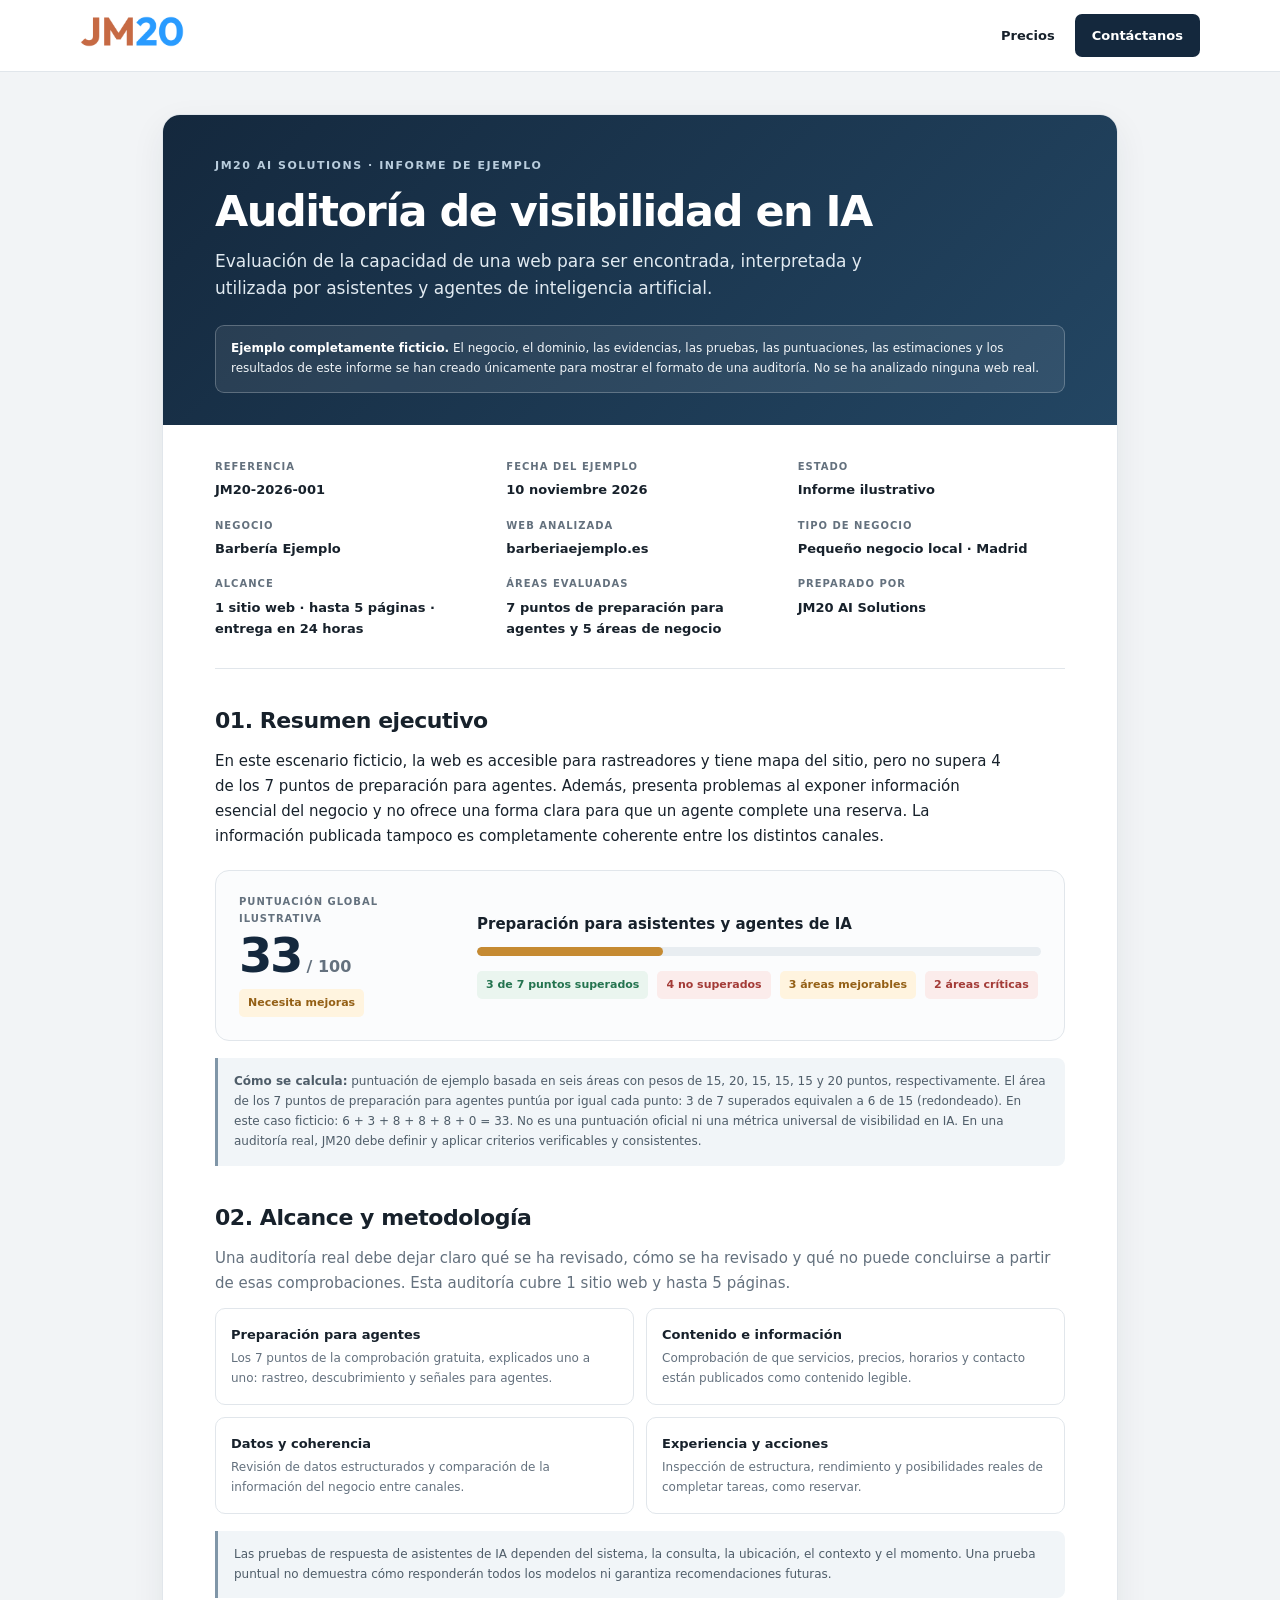
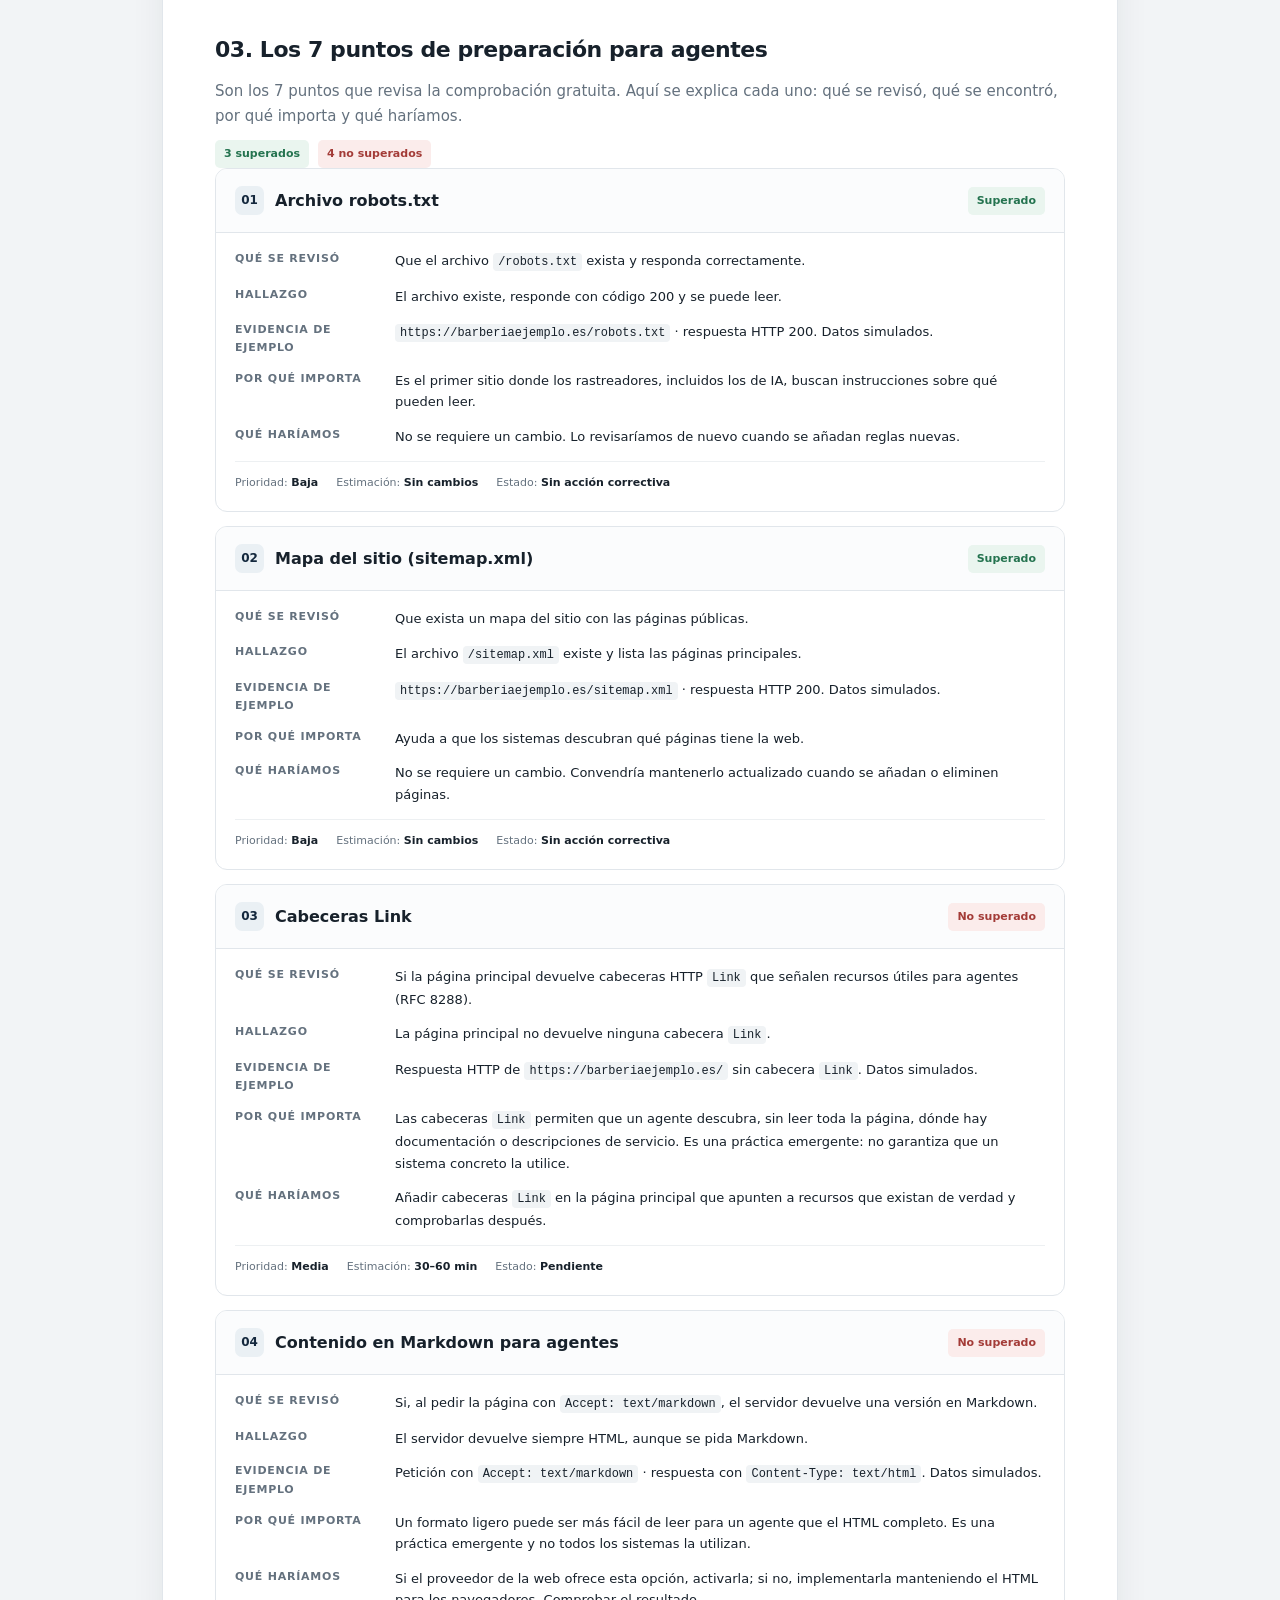
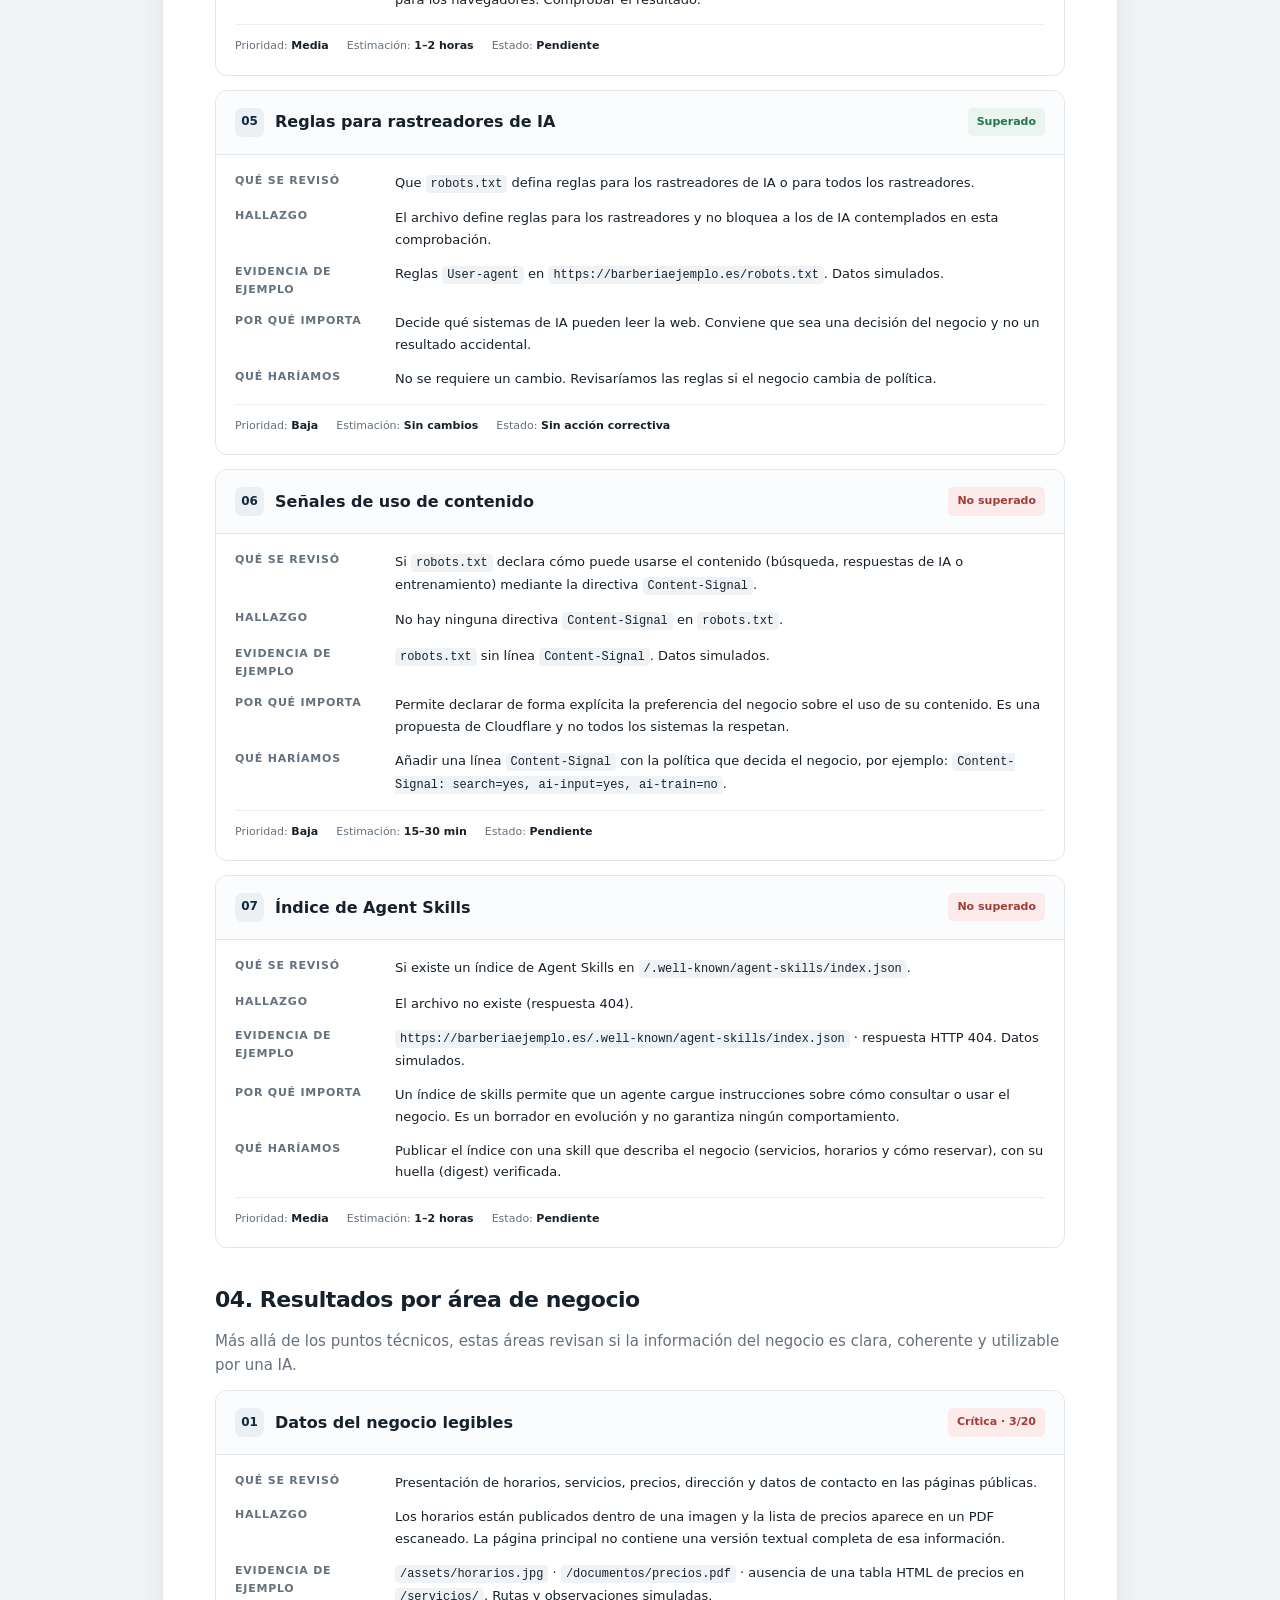
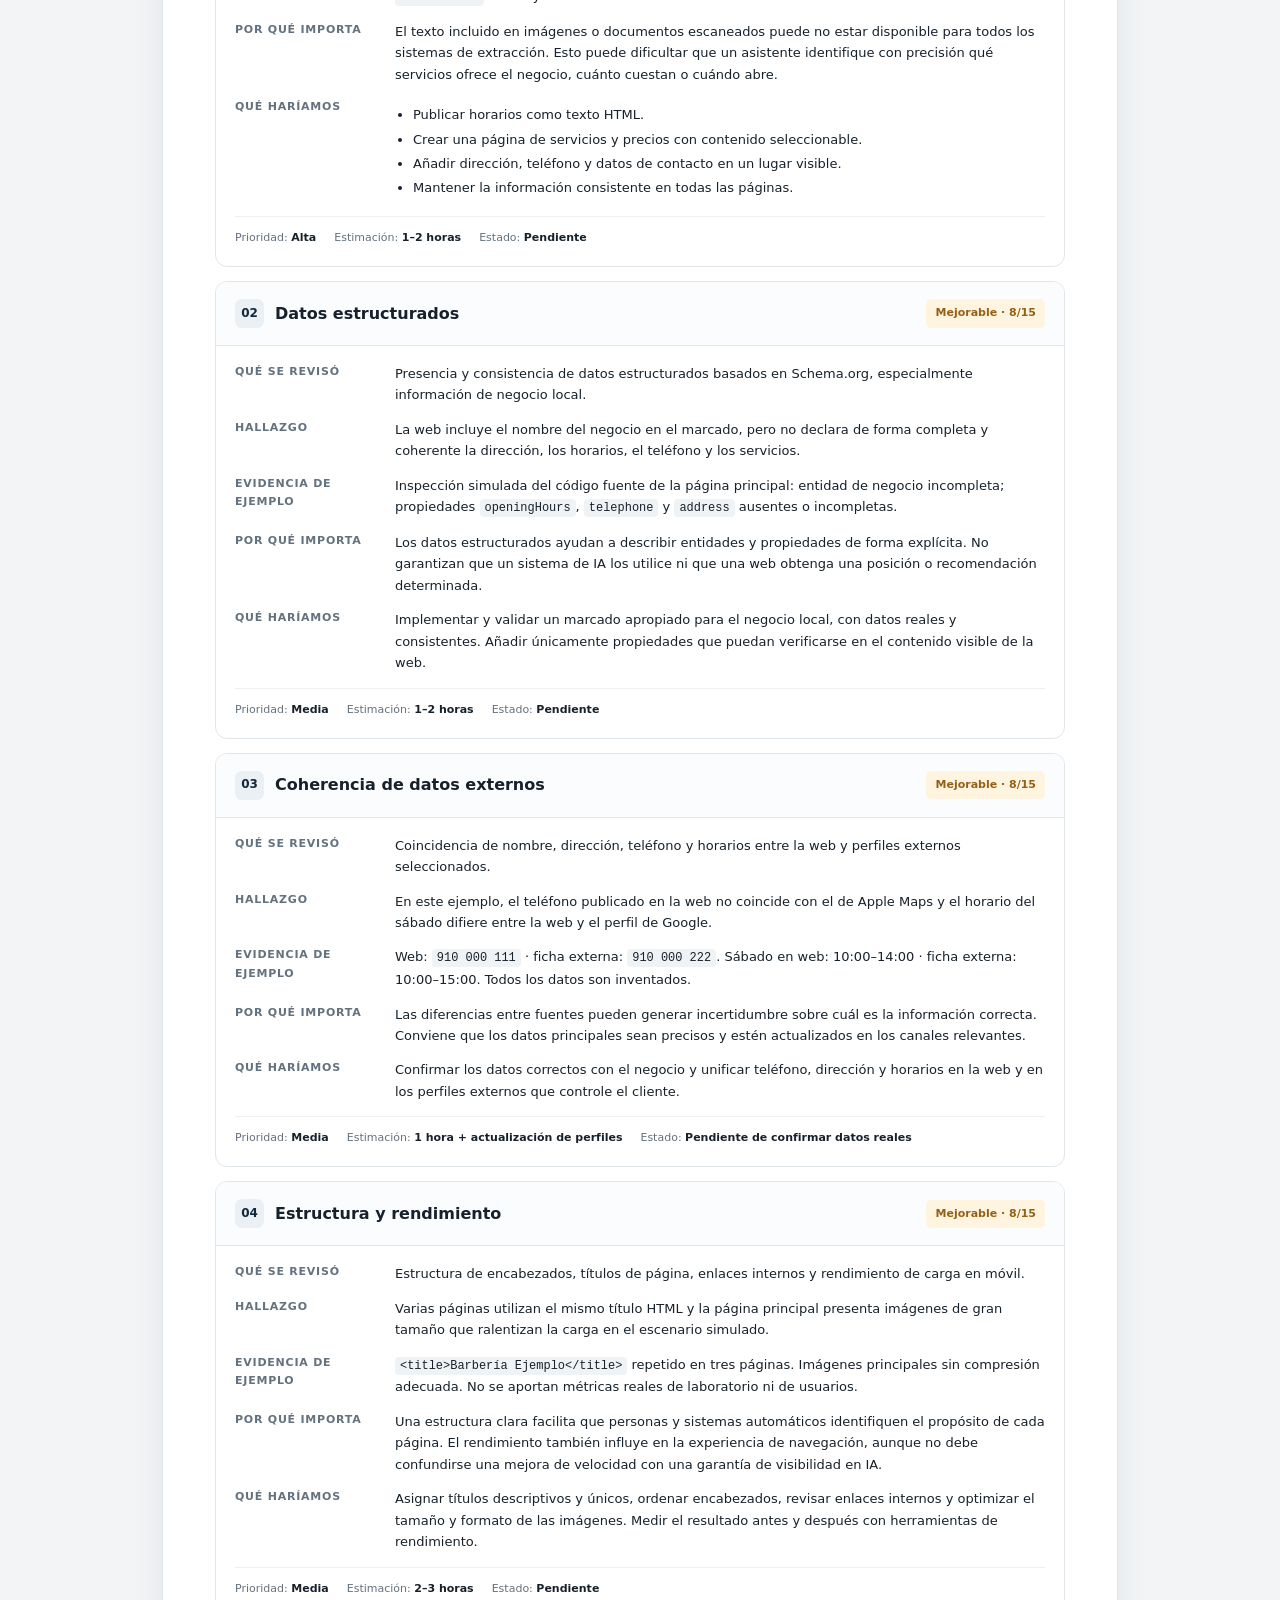
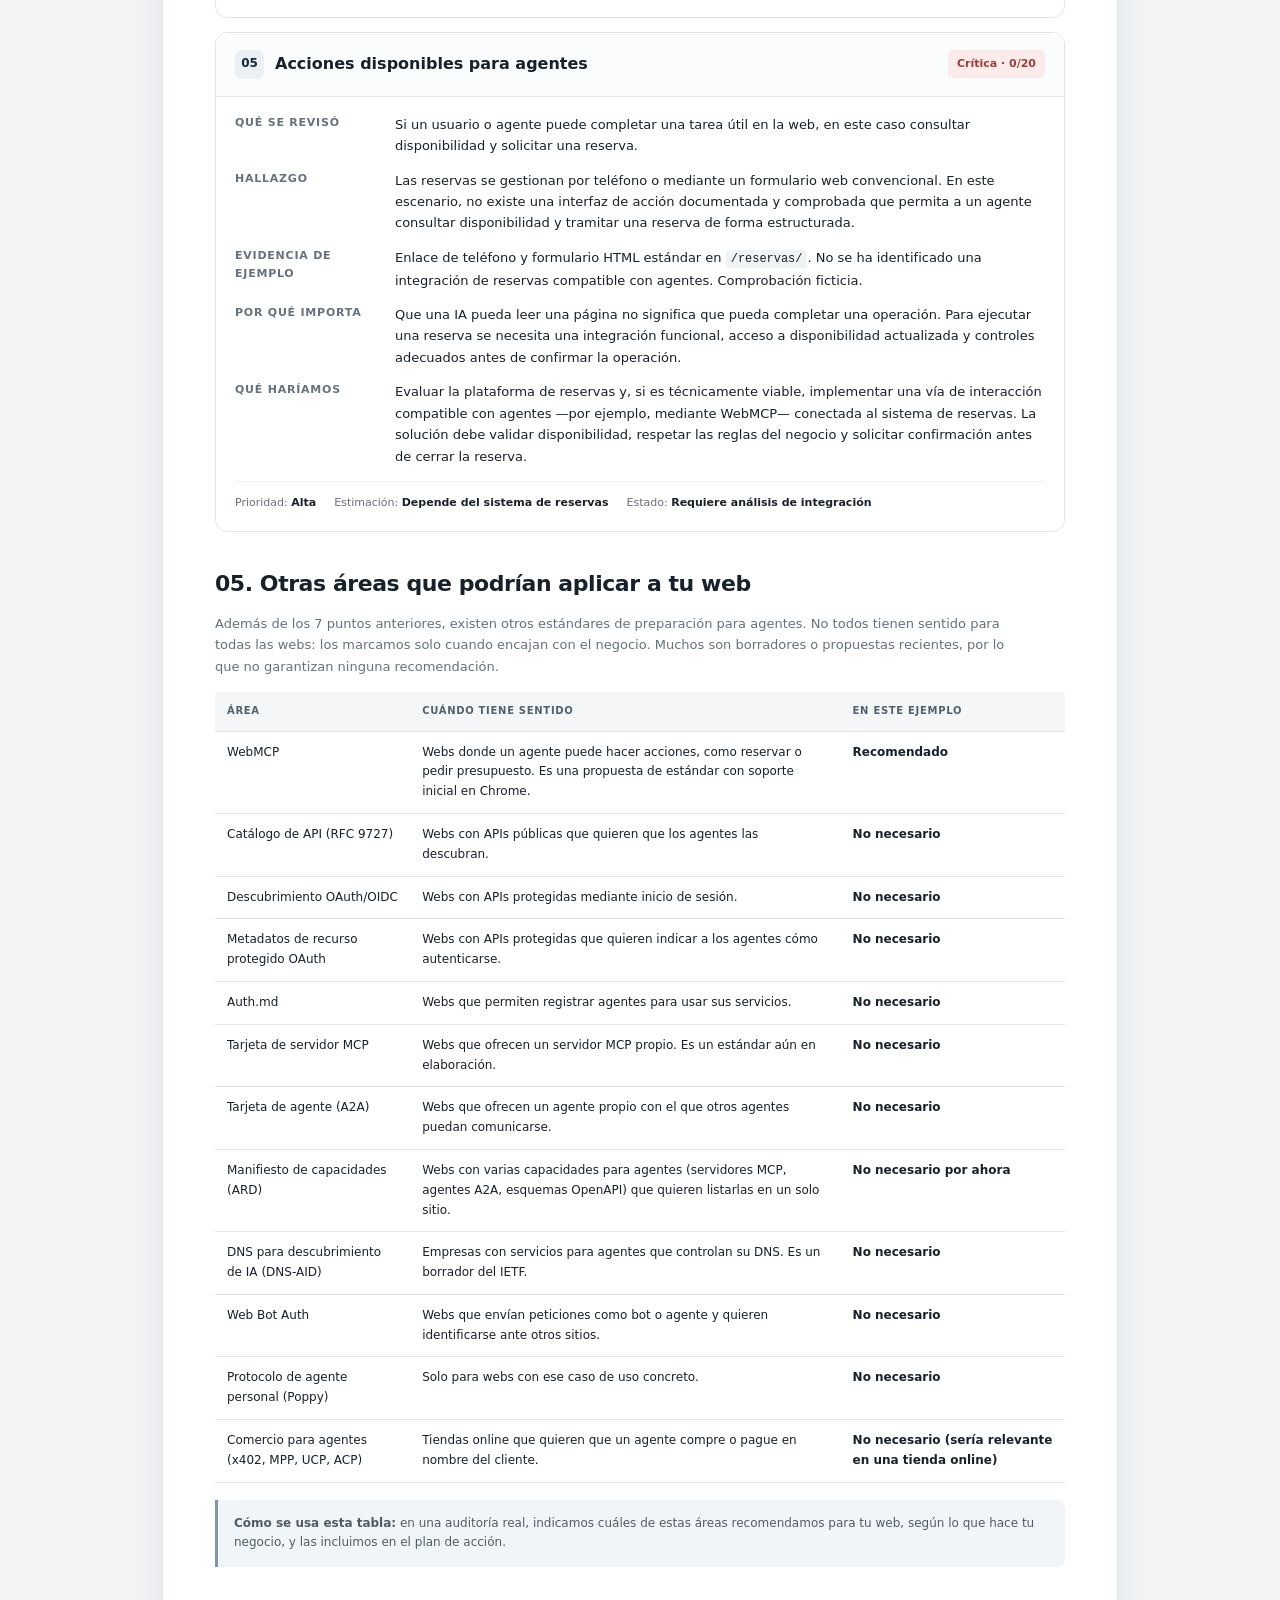
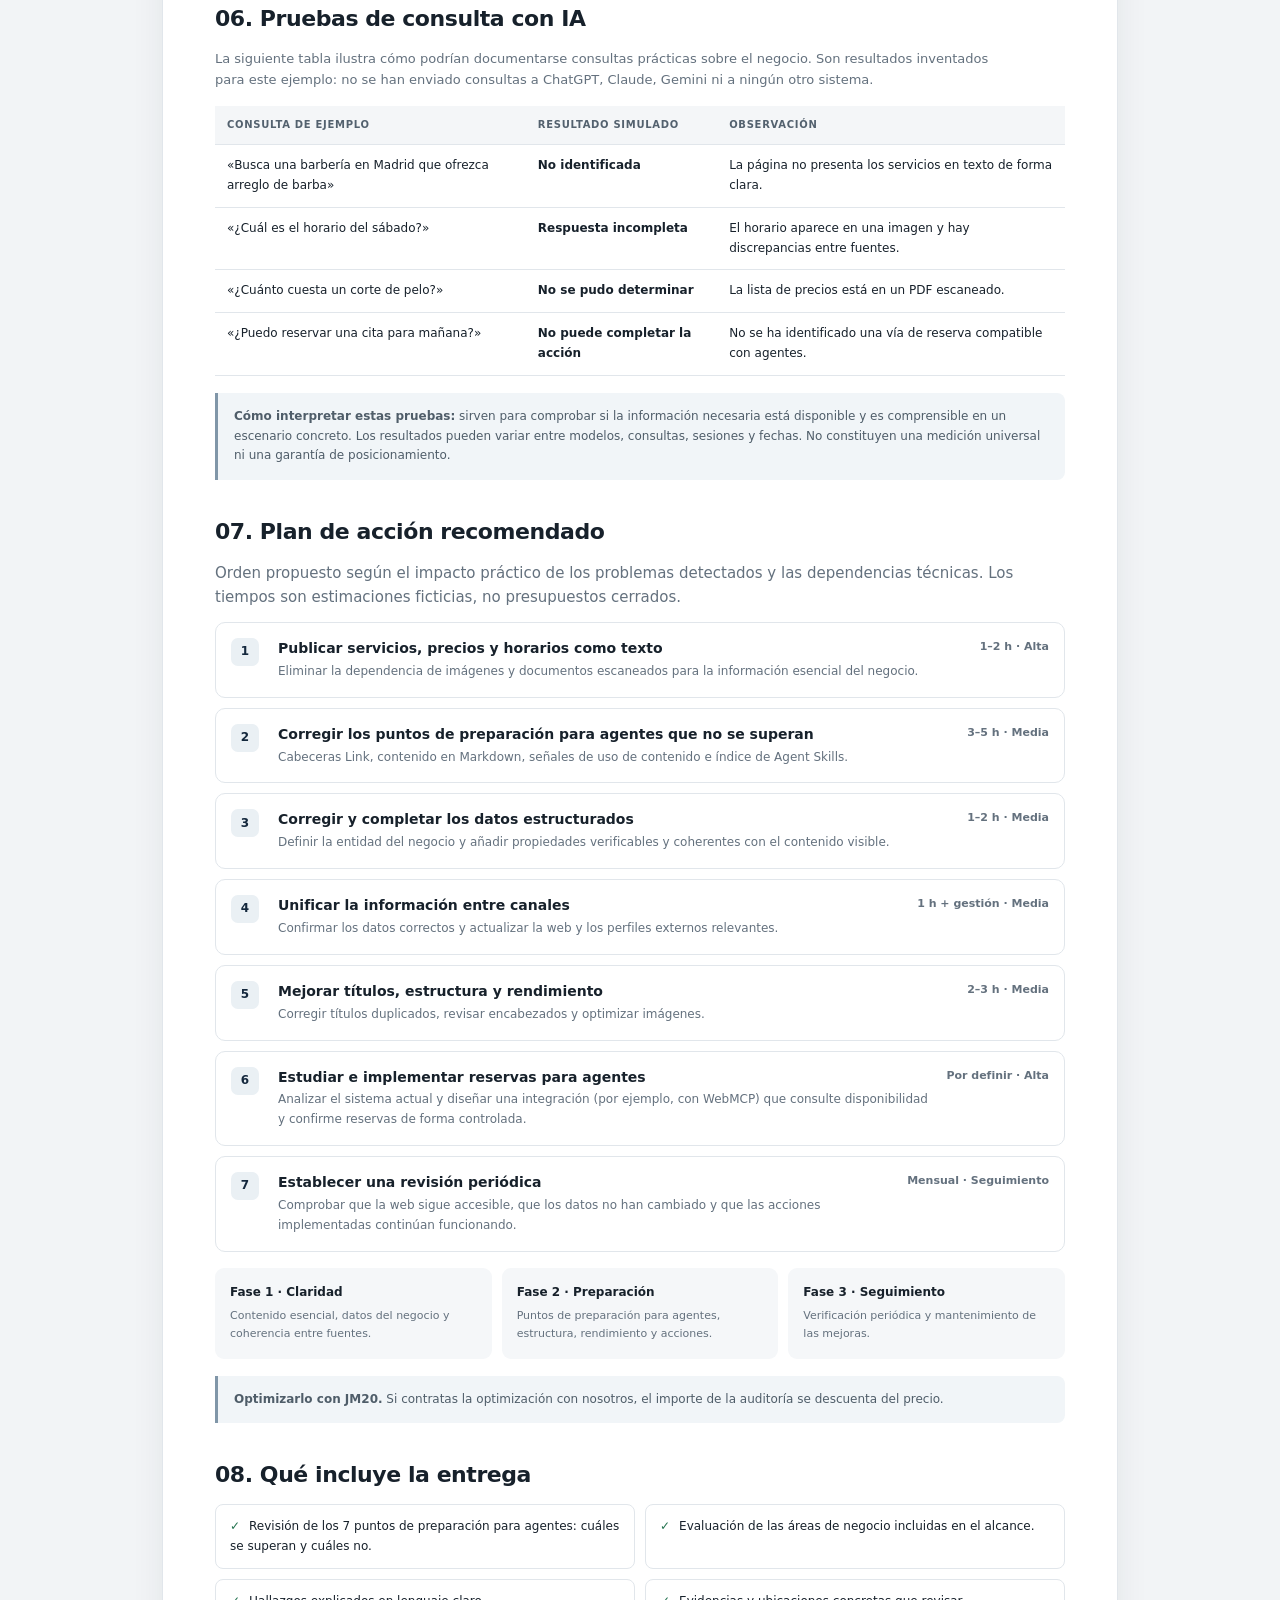
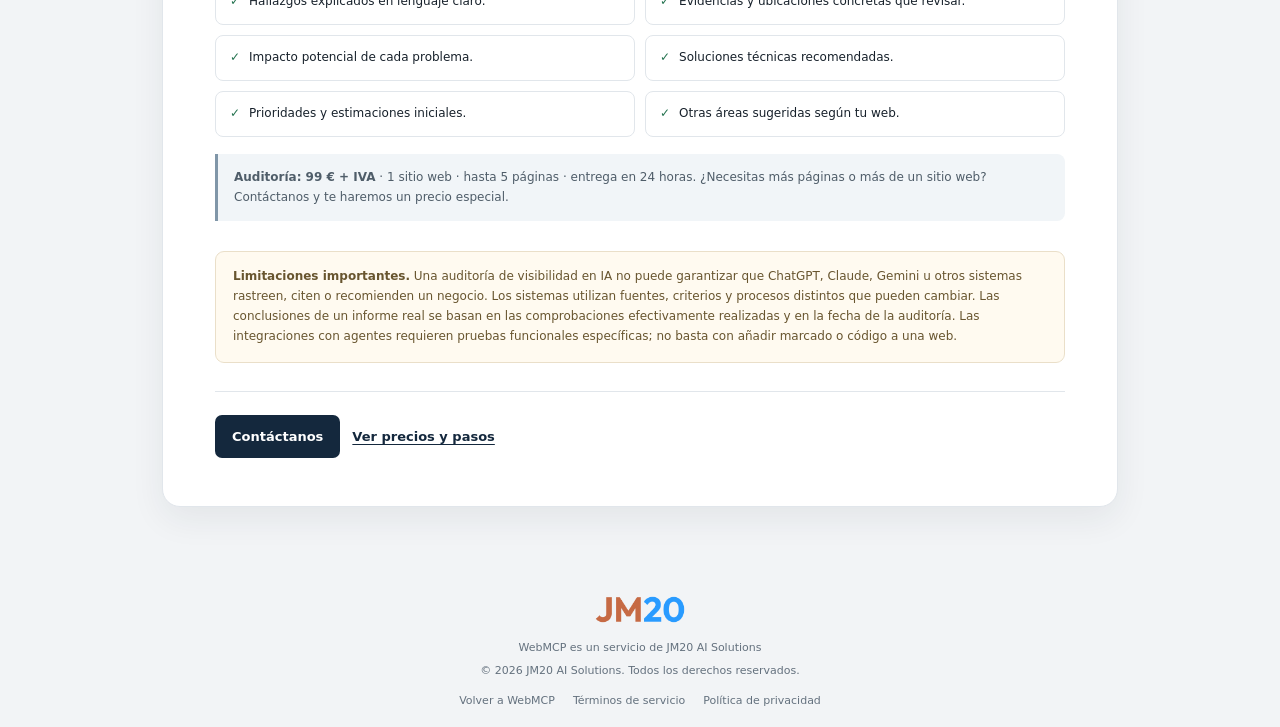
==== commit ddd988a6: "Add files via upload" ====
--- a/audit-ejemplo.html
+++ b/audit-ejemplo.html
@@ -319,19 +319,11 @@
         <div class="phase"><b>Fase 2 · Preparación</b><p>Puntos de preparación para agentes, estructura, rendimiento y acciones.</p></div>
         <div class="phase"><b>Fase 3 · Seguimiento</b><p>Verificación periódica y mantenimiento de las mejoras.</p></div>
       </div>
-    </section>
-
-    <section id="siguiente">
-      <h2>08. Qué puedes hacer con este informe</h2>
-      <div class="method-grid three">
-        <div class="method"><strong>Llevarlo a tu equipo técnico</strong><p>El informe indica qué revisar, dónde y con qué prioridad, para que quien gestiona tu web pueda aplicar los cambios.</p></div>
-        <div class="method"><strong>Dárselo a tu especialista en IA</strong><p>Incluye las soluciones técnicas recomendadas y las estimaciones iniciales para que otra persona o empresa pueda ejecutarlas.</p></div>
-        <div class="method"><strong>Optimizarlo con JM20</strong><p>Si contratas la optimización con nosotros, el importe de la auditoría se descuenta del precio.</p></div>
-      </div>
+      <div class="note"><strong>Optimizarlo con JM20.</strong> Si contratas la optimización con nosotros, el importe de la auditoría se descuenta del precio.</div>
     </section>
 
     <section id="entrega">
-      <h2>09. Qué incluye la entrega</h2>
+      <h2>08. Qué incluye la entrega</h2>
       <div class="deliverables">
         <div class="deliverable">Revisión de los 7 puntos de preparación para agentes: cuáles se superan y cuáles no.</div>
         <div class="deliverable">Evaluación de las áreas de negocio incluidas en el alcance.</div>
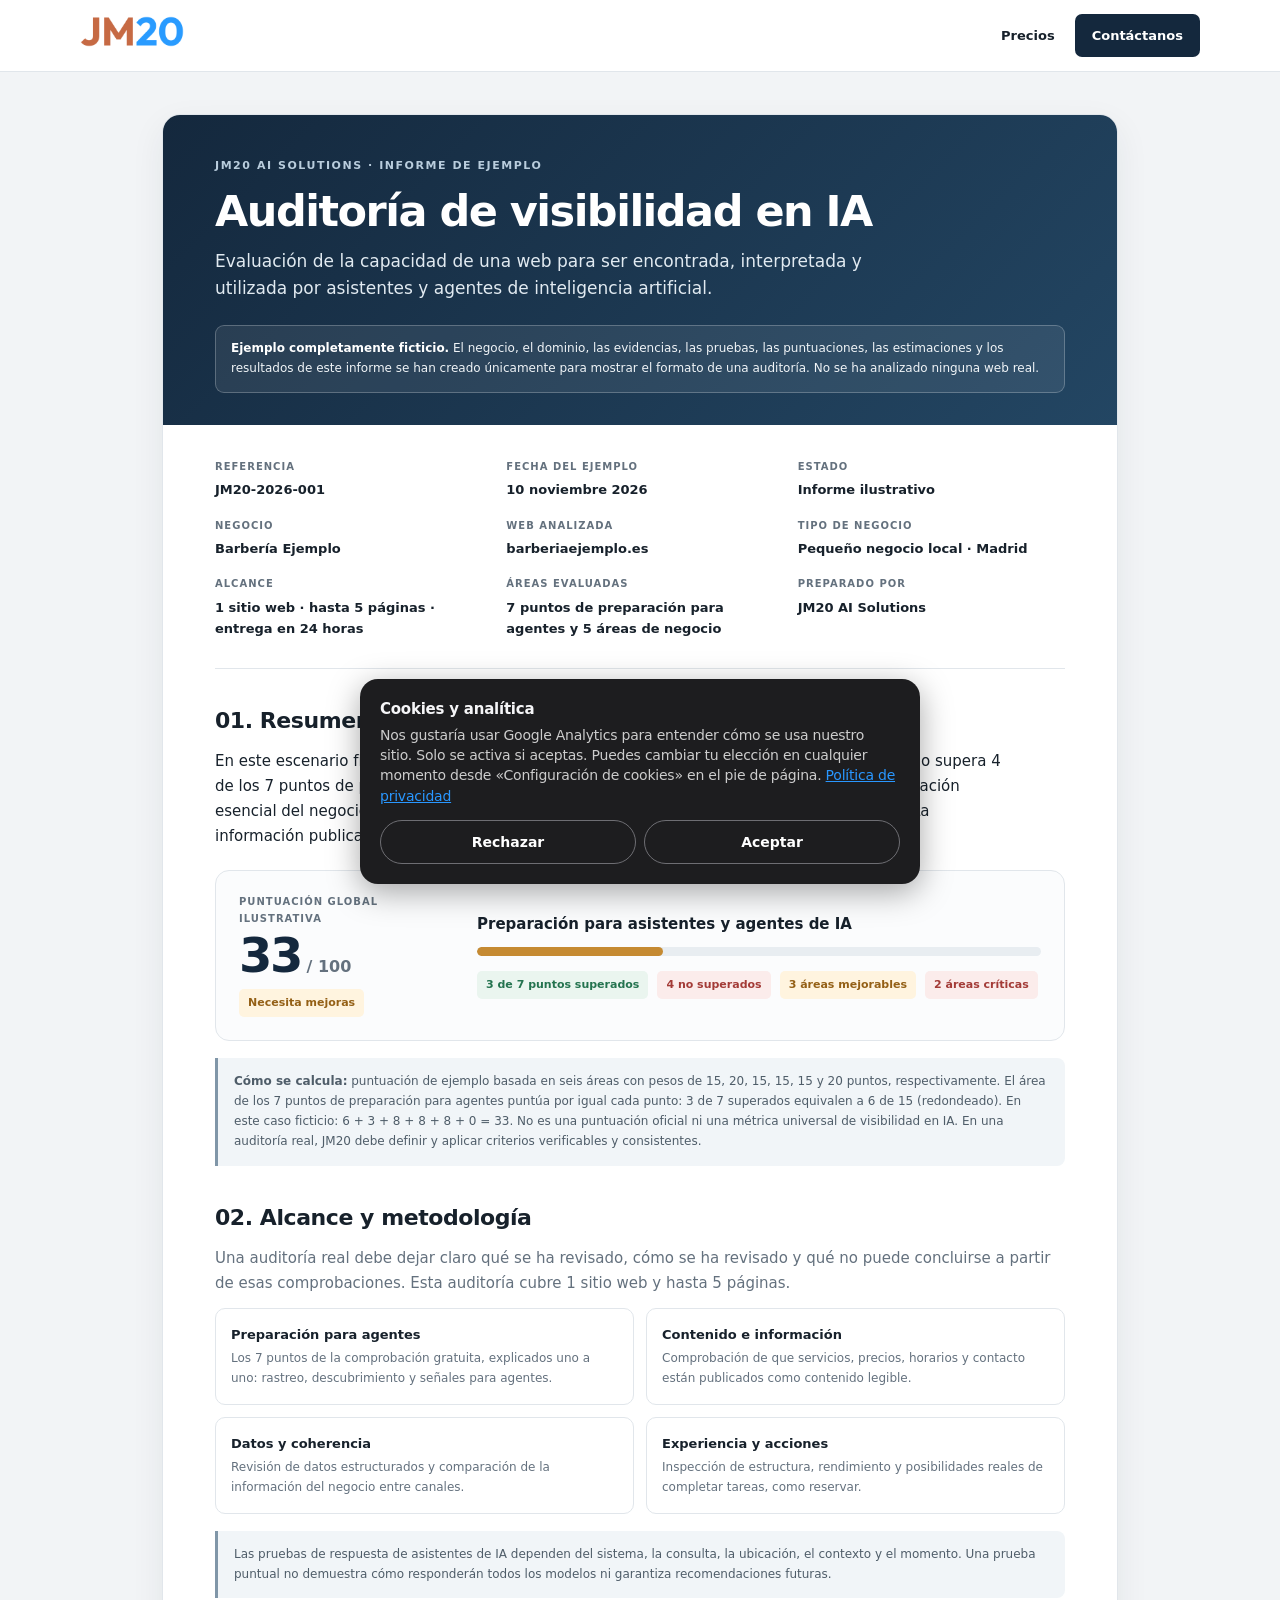
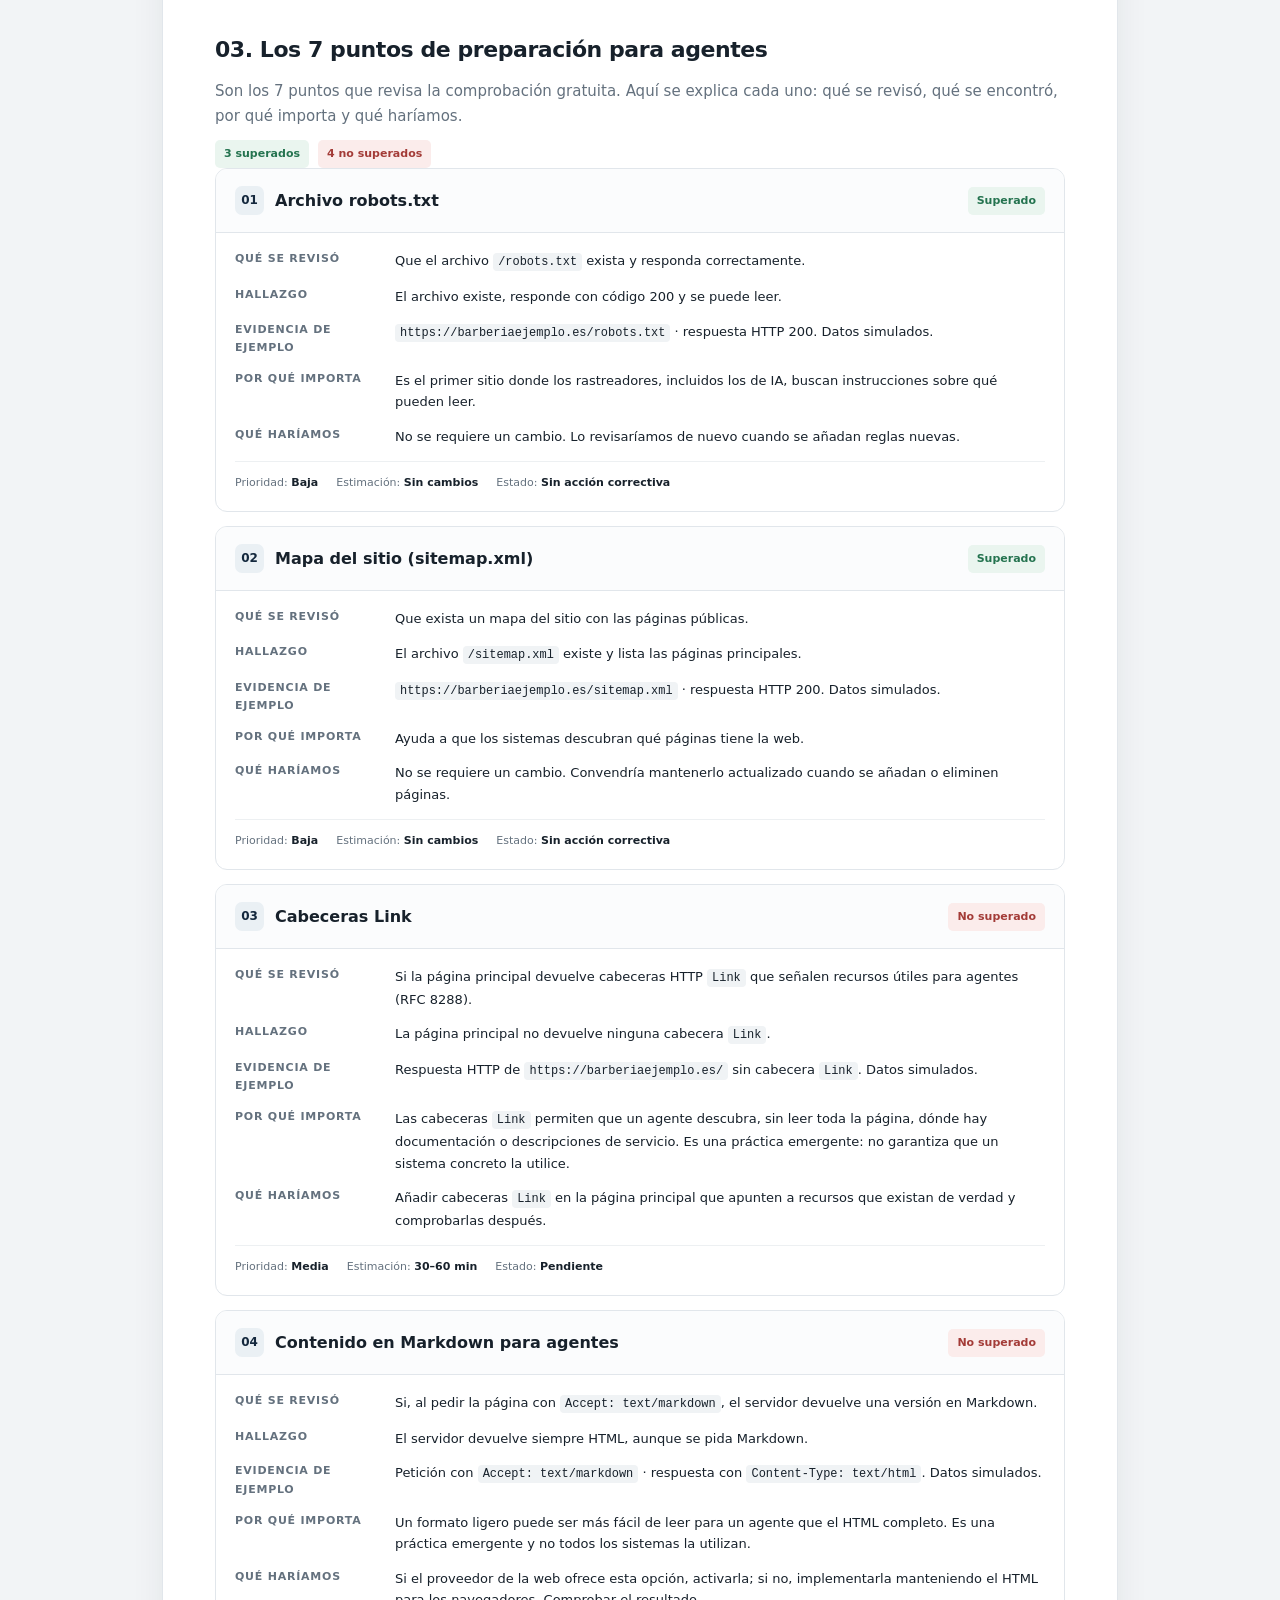
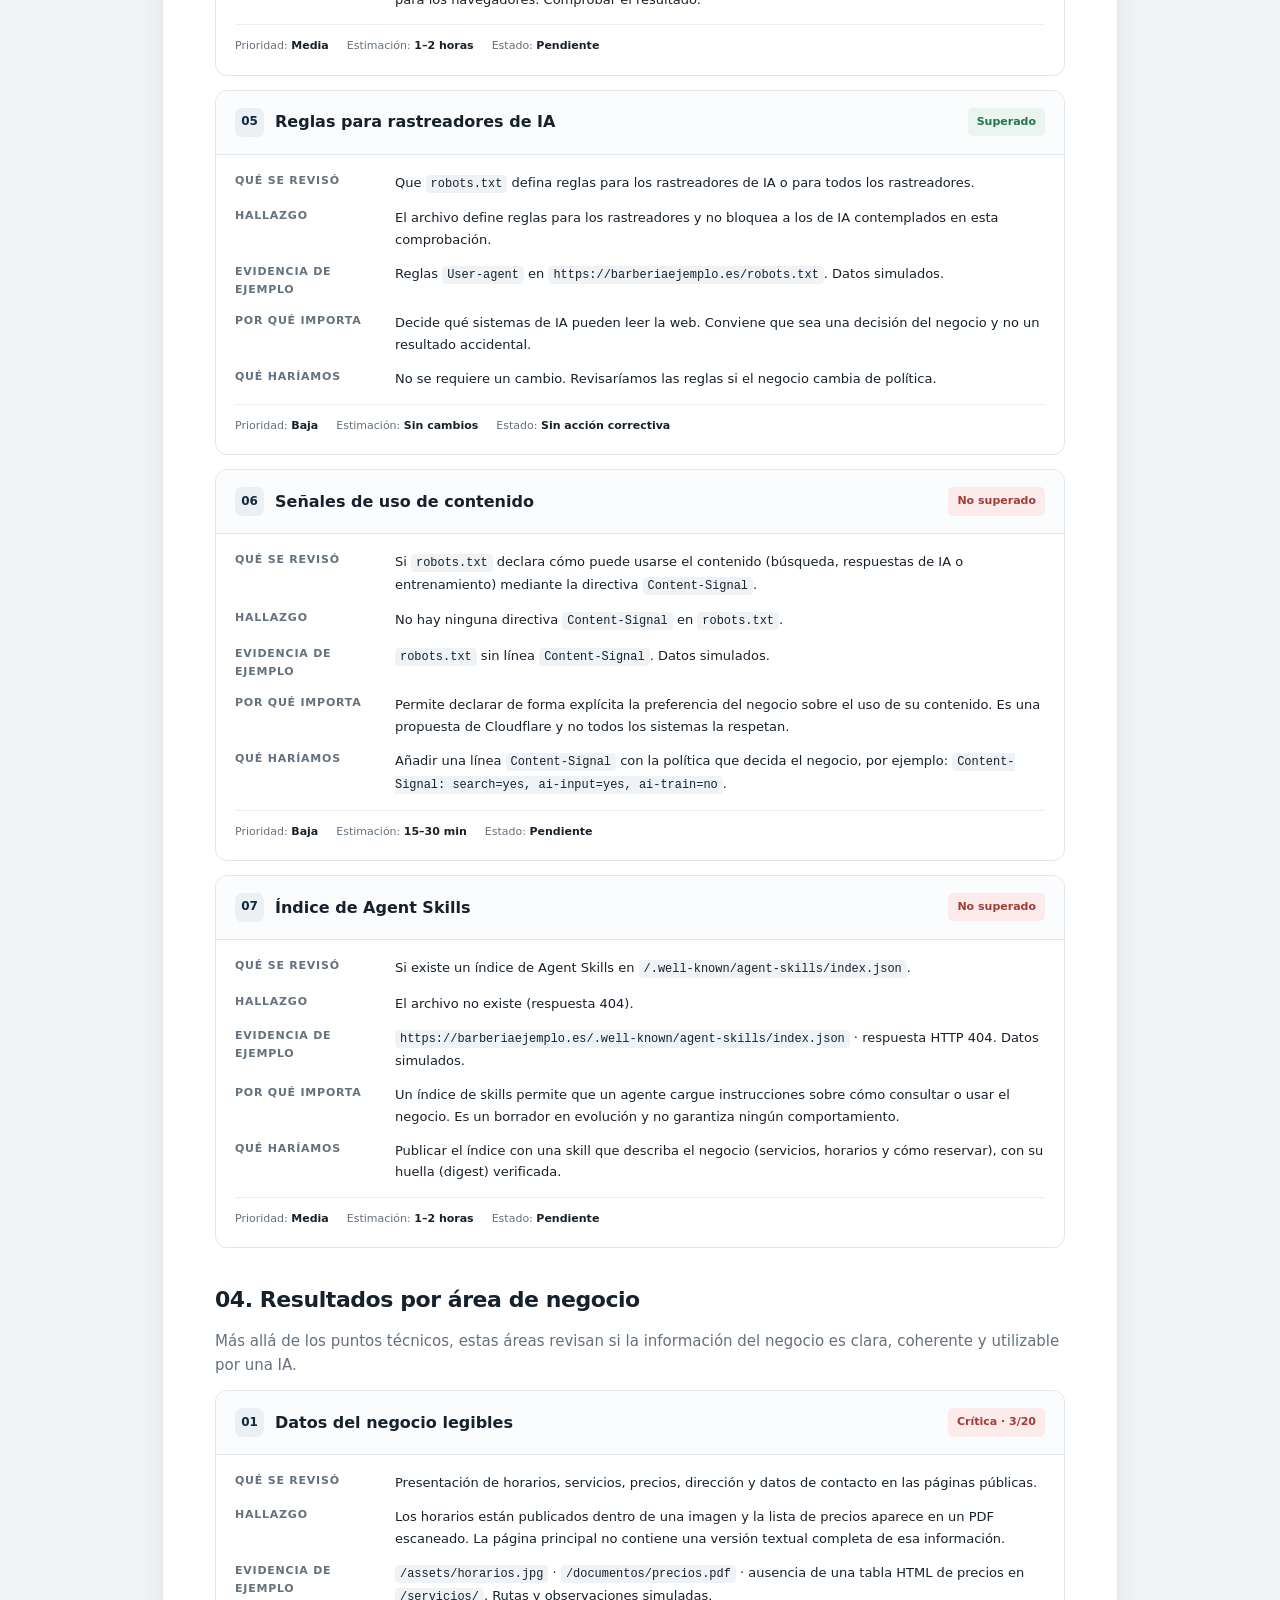
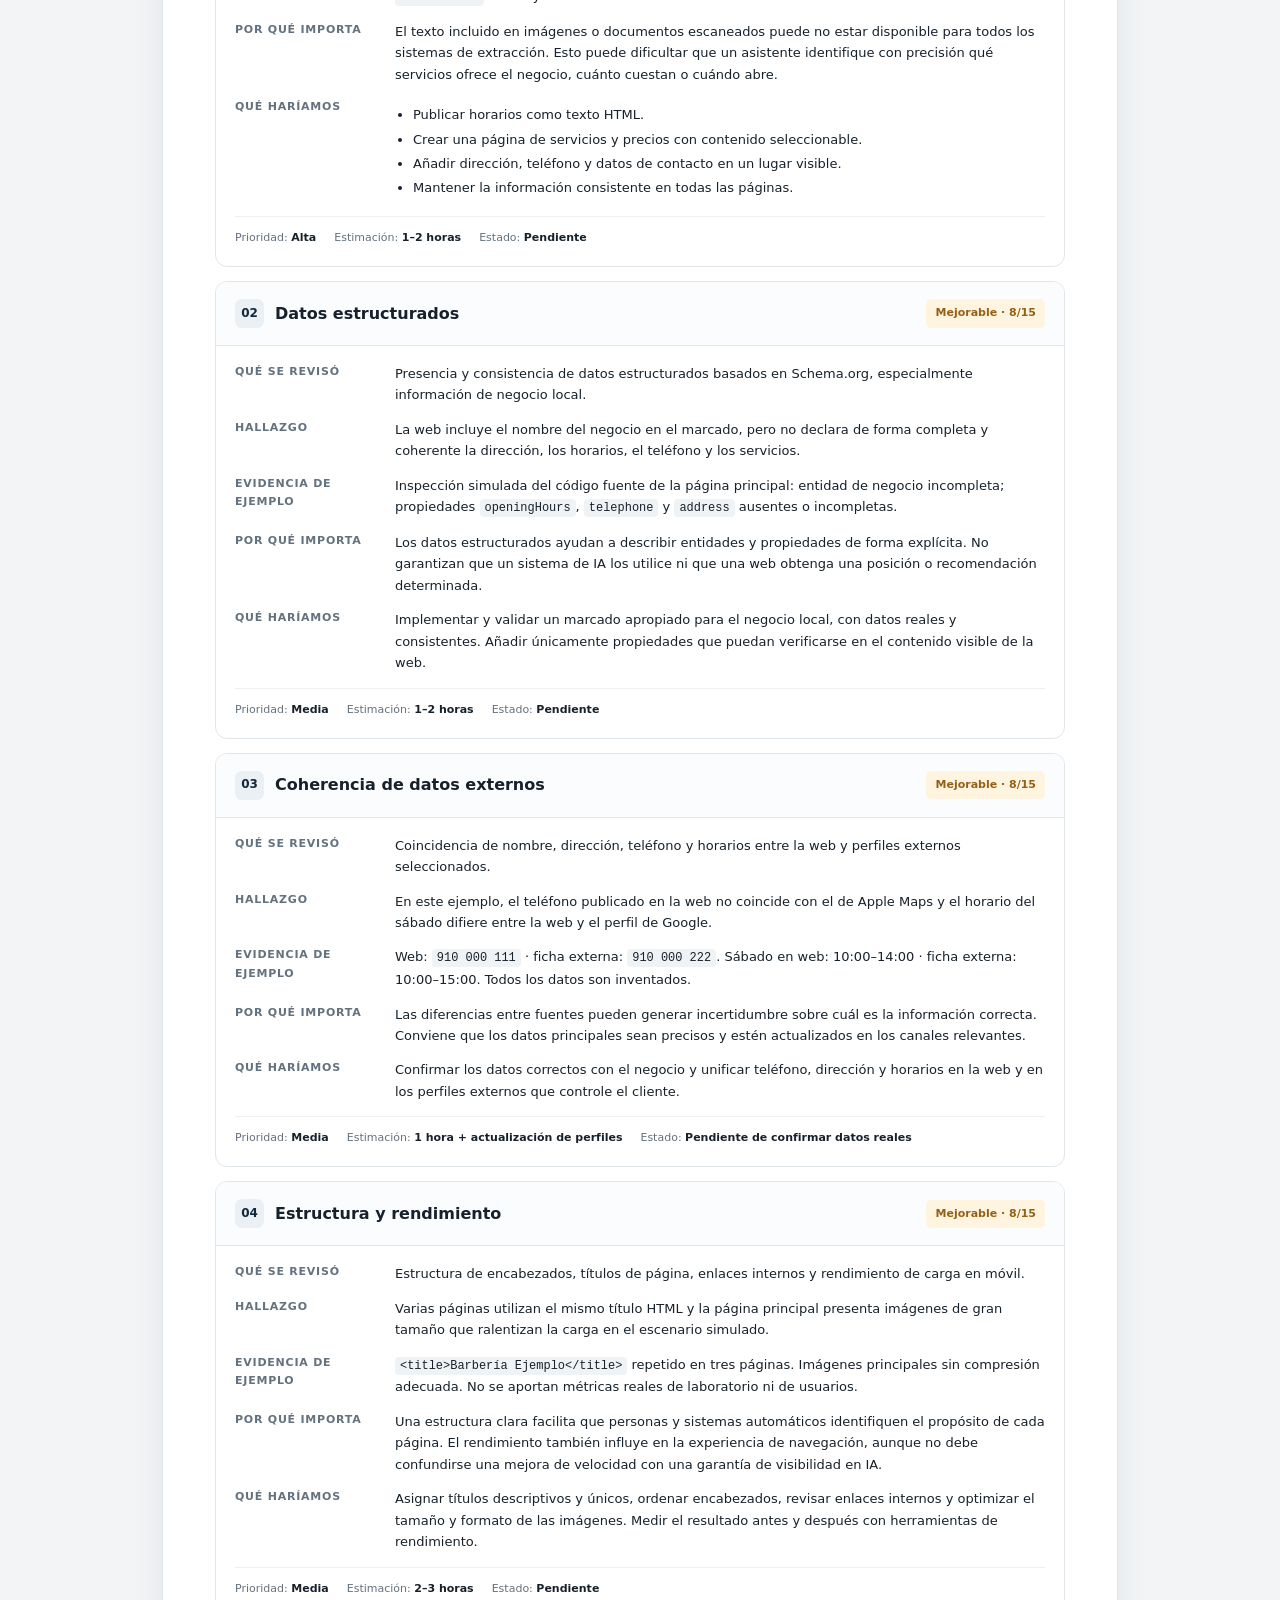
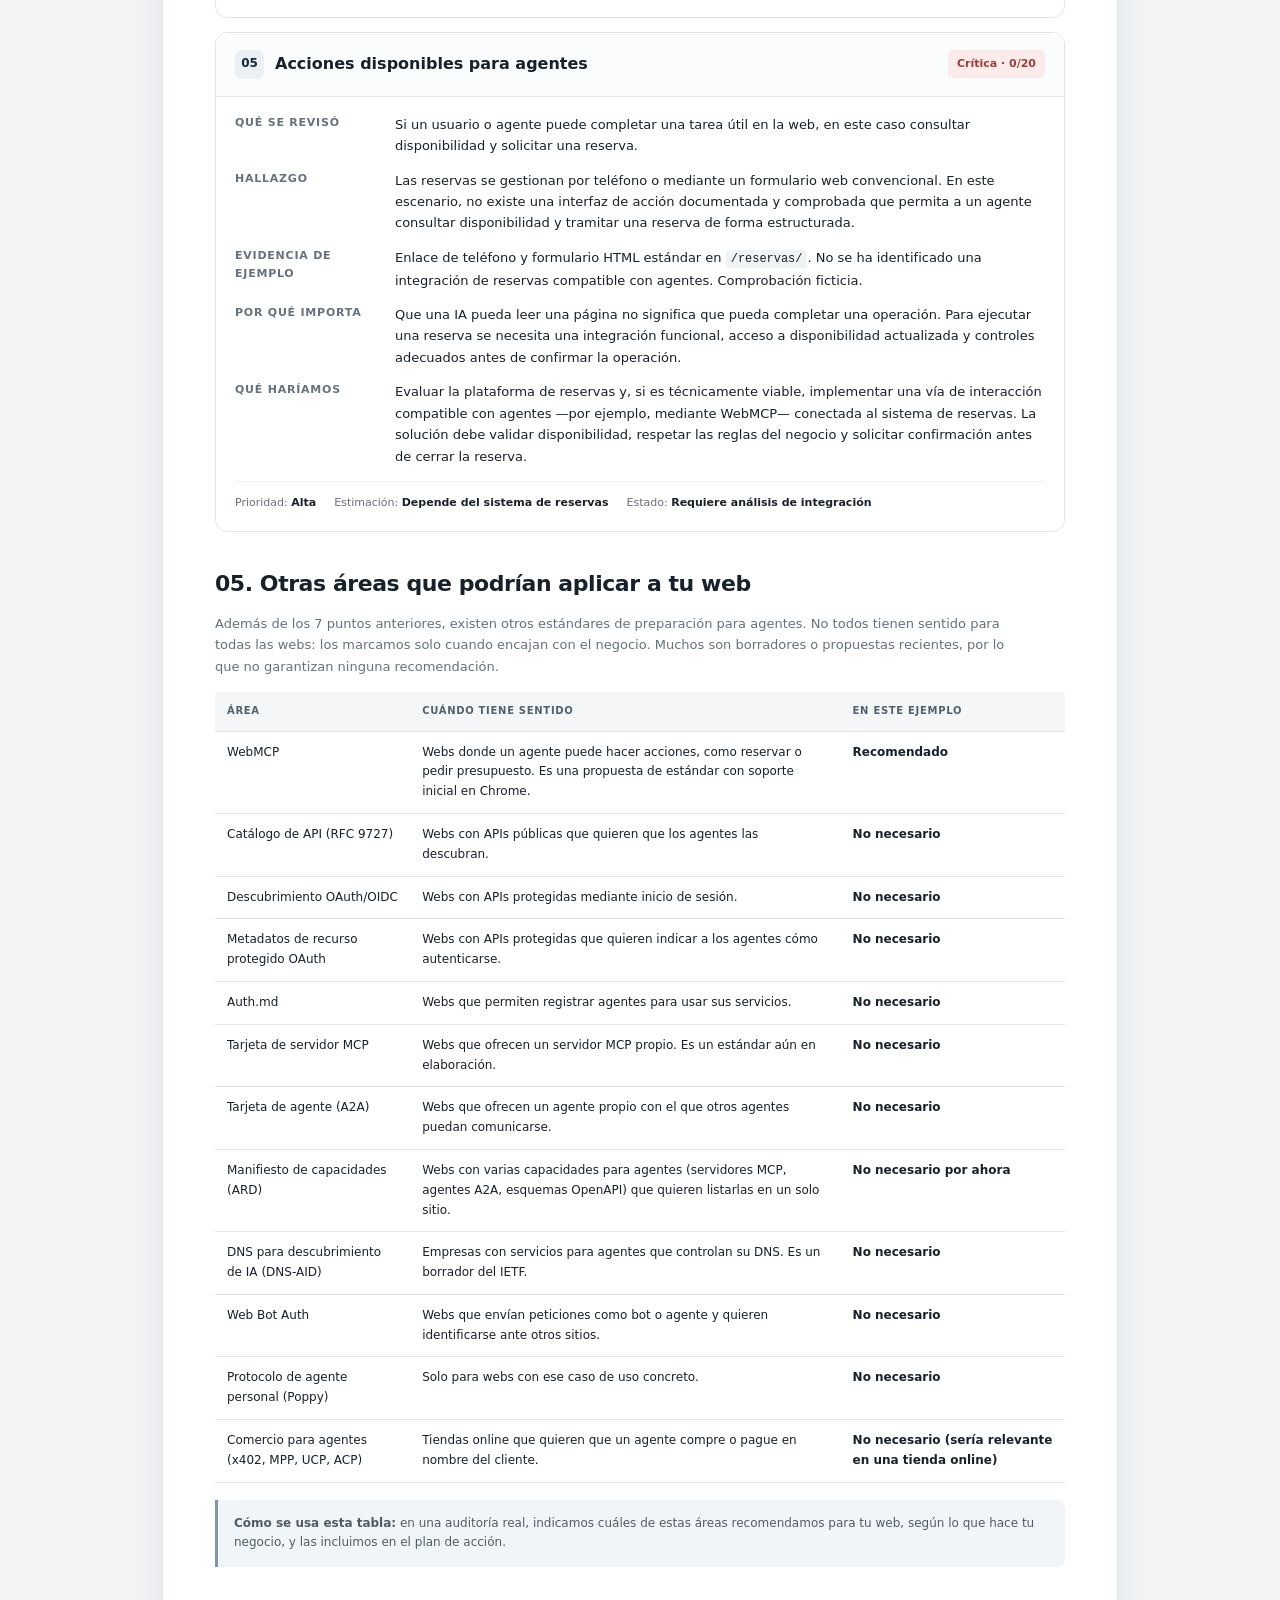
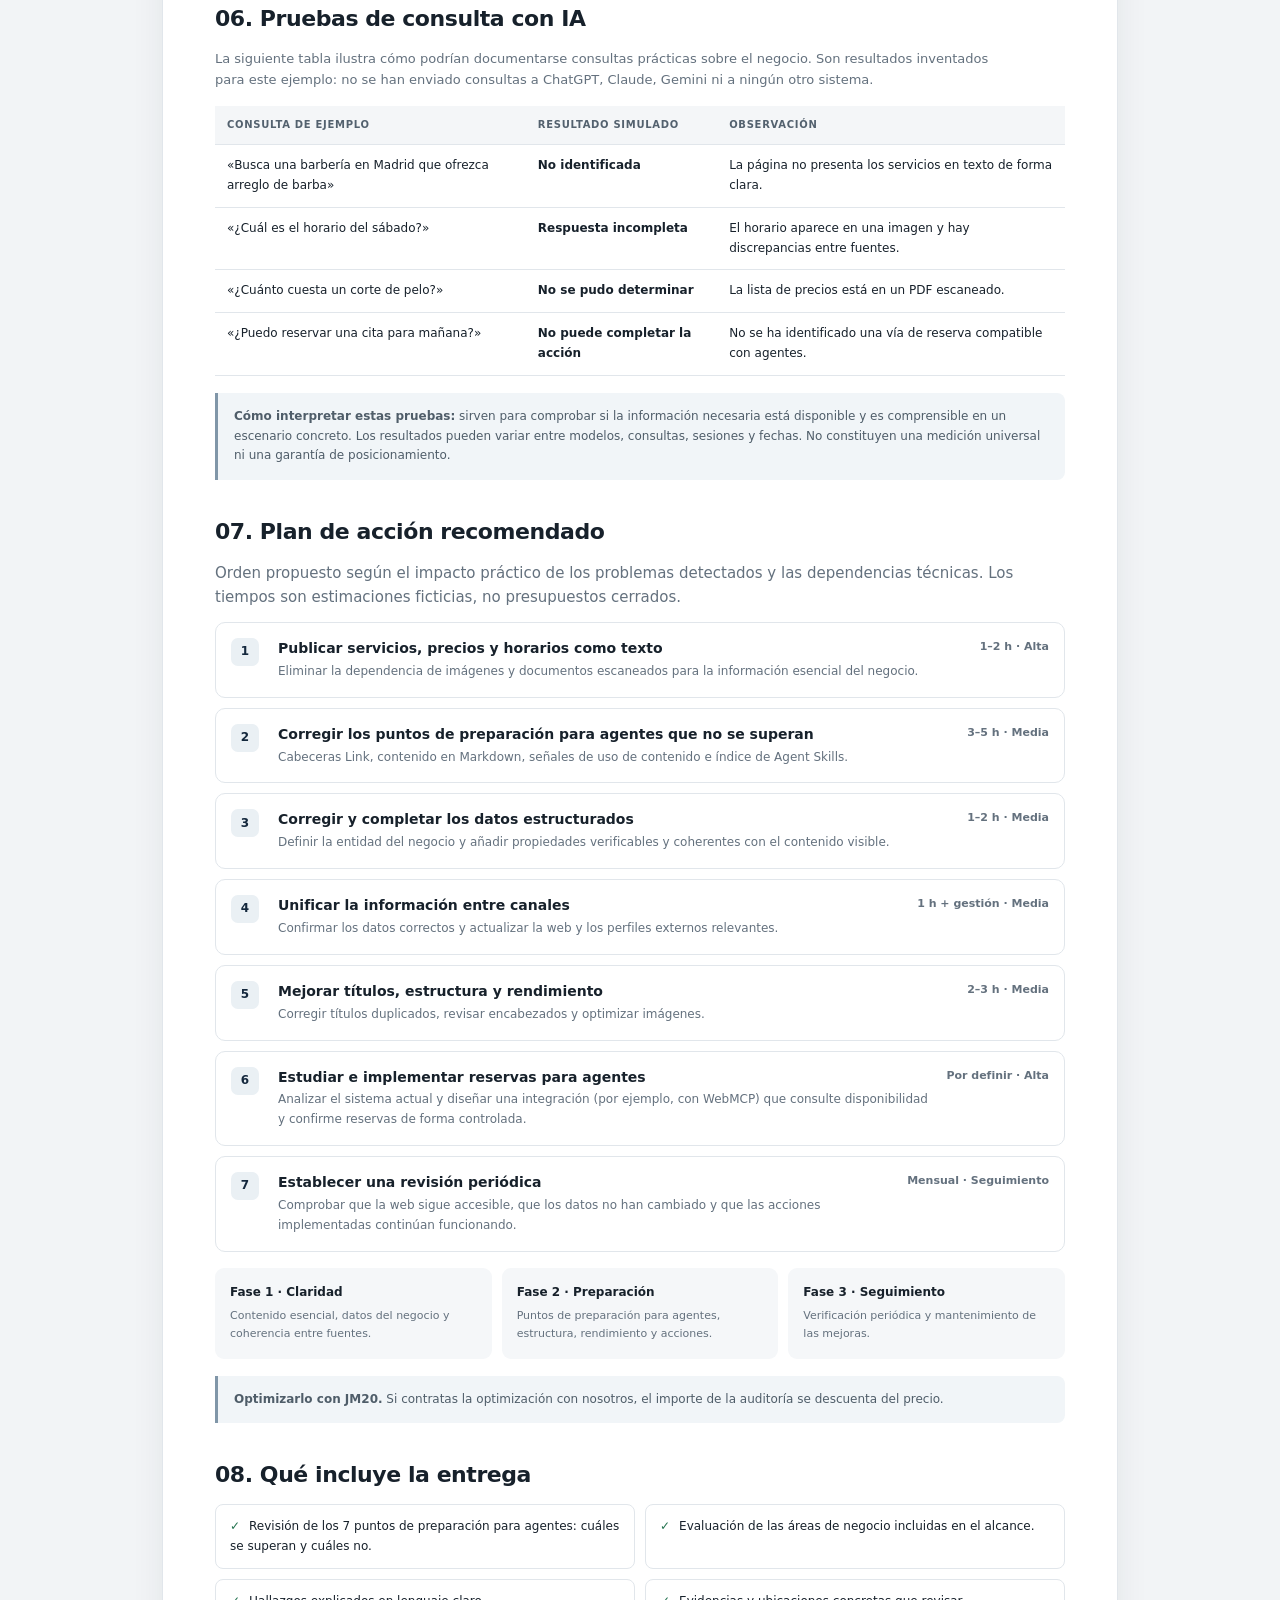
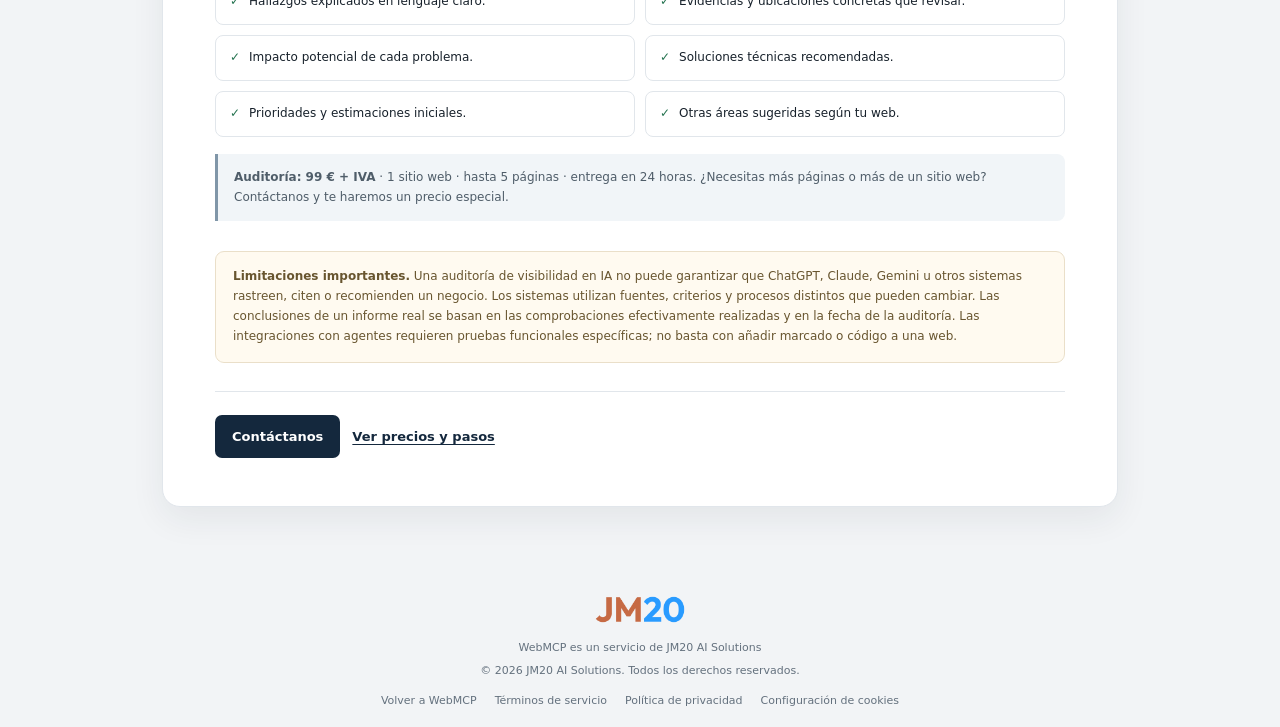
==== commit b96a45c5: "Add files via upload" ====
--- a/audit-ejemplo.html
+++ b/audit-ejemplo.html
@@ -7,7 +7,8 @@
 <meta name="description" content="Ejemplo ficticio de una auditoría de visibilidad en IA de JM20: los 7 puntos de preparación para agentes, áreas de negocio, pruebas simuladas y plan de acción.">
 <meta name="robots" content="noindex, follow">
 <link rel="icon" href="jm20-logo.png">
-<link rel="stylesheet" href="audit-ejemplo.css">
+<link rel="stylesheet" href="audit-ejemplo.css?v=2">
+<link rel="stylesheet" href="consent.css?v=2">
 </head>
 <body>
 <nav class="global" aria-label="Principal">
@@ -52,7 +53,7 @@
         </div>
         <div class="score-details">
           <strong>Preparación para asistentes y agentes de IA</strong>
-          <div class="bar" role="img" aria-label="Puntuación ilustrativa: 33 de 100"><span style="width:33%"></span></div>
+          <div class="bar" role="img" aria-label="Puntuación ilustrativa: 33 de 100"><span></span></div>
           <div class="tally">
             <span class="chip ok">3 de 7 puntos superados</span>
             <span class="chip bad">4 no superados</span>
@@ -355,7 +356,9 @@
     <a href="index.html">Volver a WebMCP</a>
     <a href="terminos-de-servicio.html">Términos de servicio</a>
     <a href="politica-de-privacidad.html">Política de privacidad</a>
+    <a href="#" data-consent-open>Configuración de cookies</a>
   </nav>
 </footer>
+<script src="consent.js?v=2" defer></script>
 </body>
 </html>
--- a/audit-ejemplo.css
+++ b/audit-ejemplo.css
@@ -39,7 +39,7 @@
 .score-status{display:inline-block;margin-top:10px;background:var(--amber-bg);color:var(--amber);padding:5px 9px;border-radius:5px;font-size:11px;font-weight:750}
 .score-details{align-self:center}
 .bar{height:9px;background:#e8edf1;border-radius:20px;overflow:hidden;margin:10px 0 15px}
-.bar span{display:block;width:42%;height:100%;background:#c58a32;border-radius:20px}
+.bar span{display:block;width:33%;height:100%;background:#c58a32;border-radius:20px}
 .tally{display:flex;gap:9px;flex-wrap:wrap}
 .chip{display:inline-flex;align-items:center;gap:6px;border-radius:5px;padding:5px 9px;font-size:11px;font-weight:750;white-space:nowrap}
 .ok{color:var(--green);background:var(--green-bg)}
--- a/consent.css
+++ b/consent.css
@@ -0,0 +1,9 @@
+.cc{position:fixed;left:16px;right:16px;bottom:calc(16px + env(safe-area-inset-bottom,0px));z-index:3000;max-width:560px;margin:0 auto;padding:20px;background:#1d1d1f;color:#f5f5f7;border-radius:18px;box-shadow:0 8px 32px rgba(0,0,0,.35);font:400 14px/1.45 var(--font,system-ui,sans-serif);letter-spacing:-.224px}
+.cc strong{display:block;margin-bottom:4px;font-size:15px}
+.cc p{margin:0 0 14px;color:#ccc}
+.cc a{color:#2997ff}
+.cc-b{display:flex;gap:8px;flex-wrap:wrap}
+/* Aceptar y Rechazar con el mismo peso visual (exigencia de la AEPD) */
+.cc button{flex:1 1 0;min-height:44px;padding:0 18px;border:1px solid #6e6e73;border-radius:9999px;background:transparent;color:#fff;font:600 14px var(--font,system-ui,sans-serif);cursor:pointer}
+.cc button:hover{background:#2c2c2e}
+.cc button:focus-visible{outline:2px solid #2997ff;outline-offset:2px}
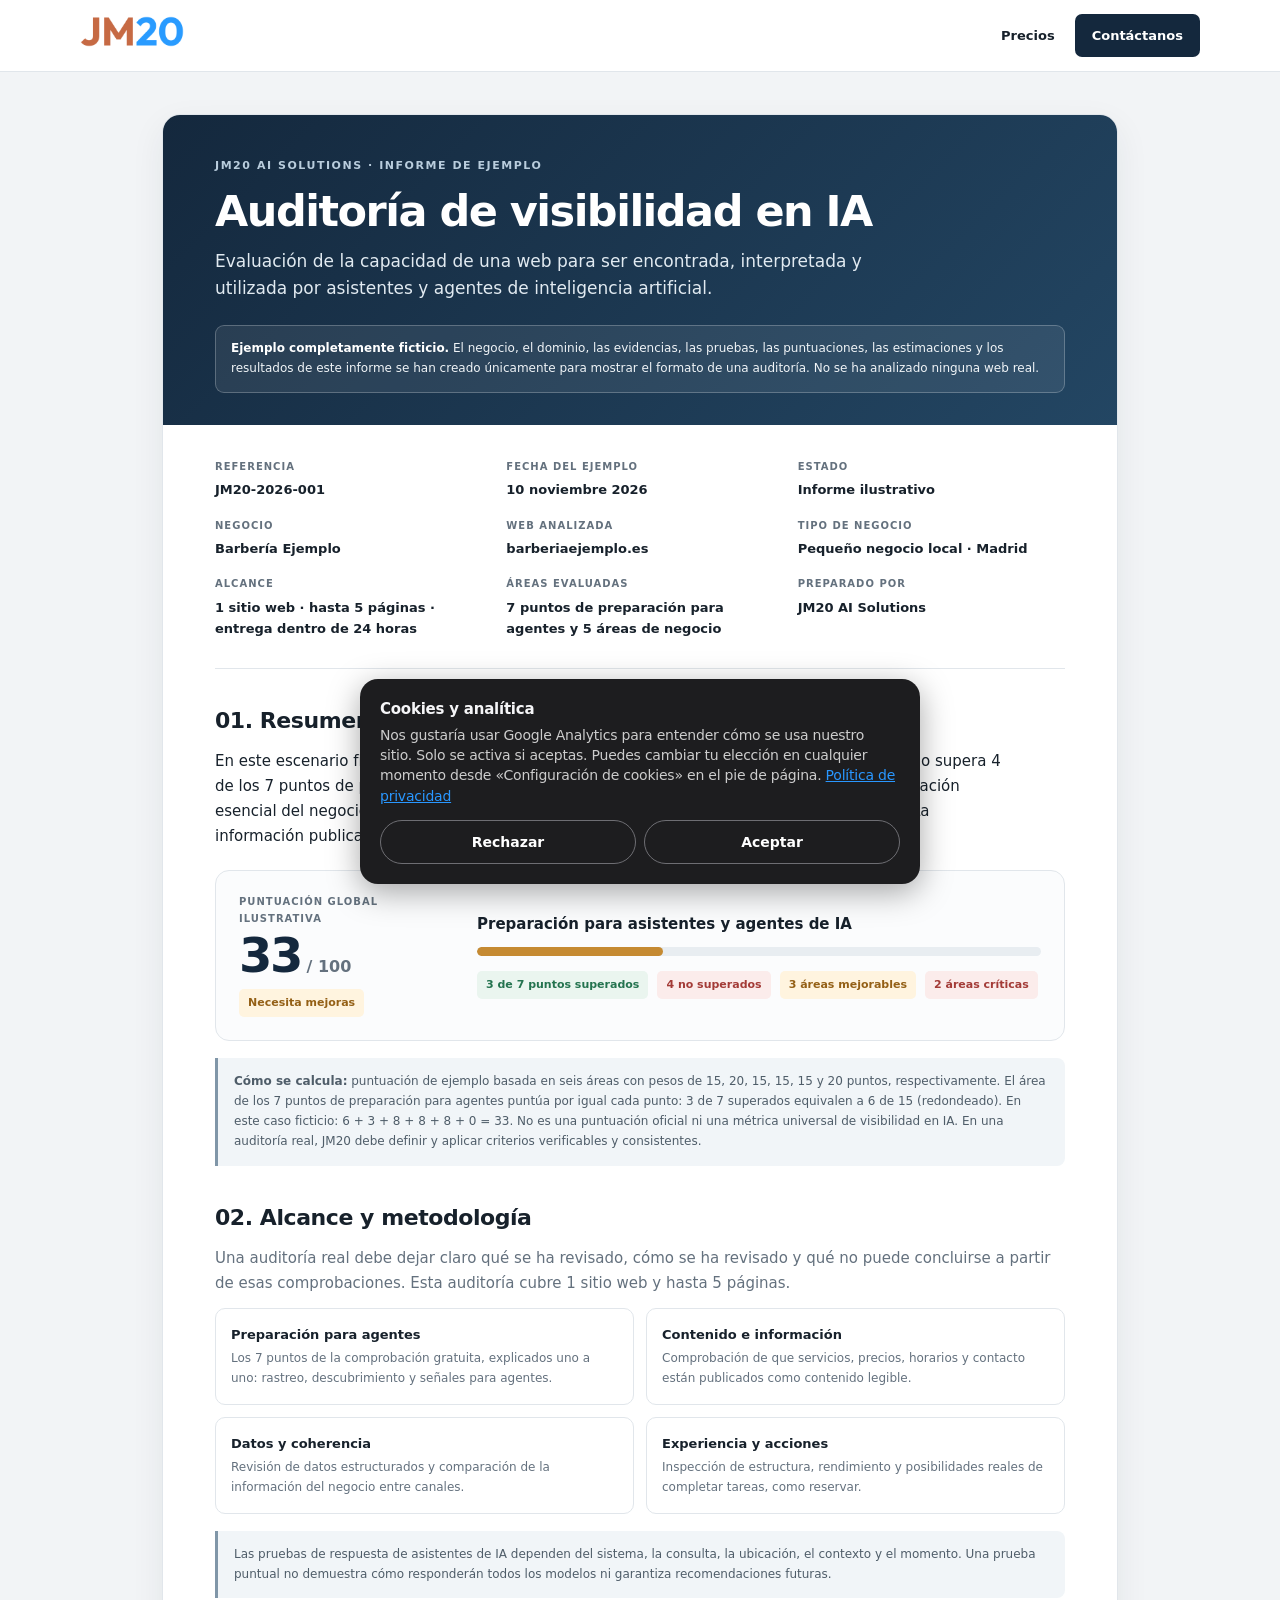
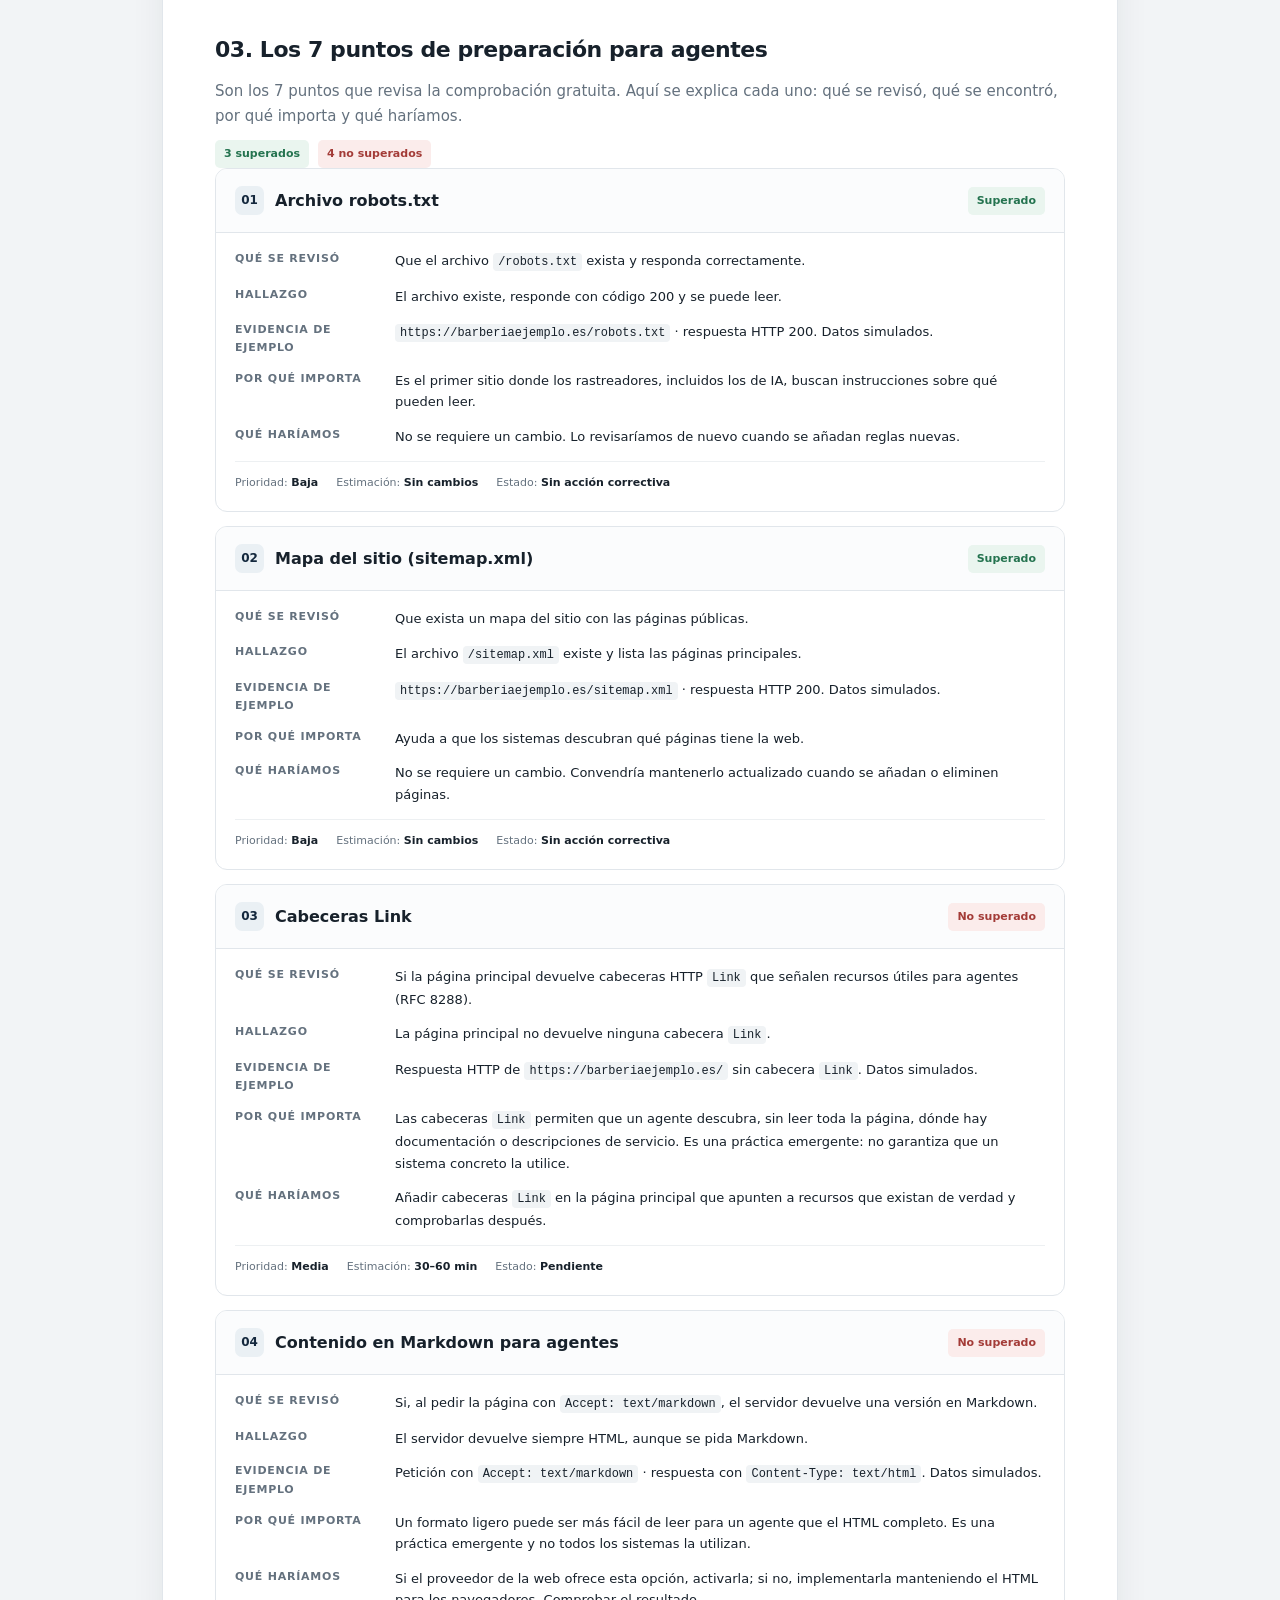
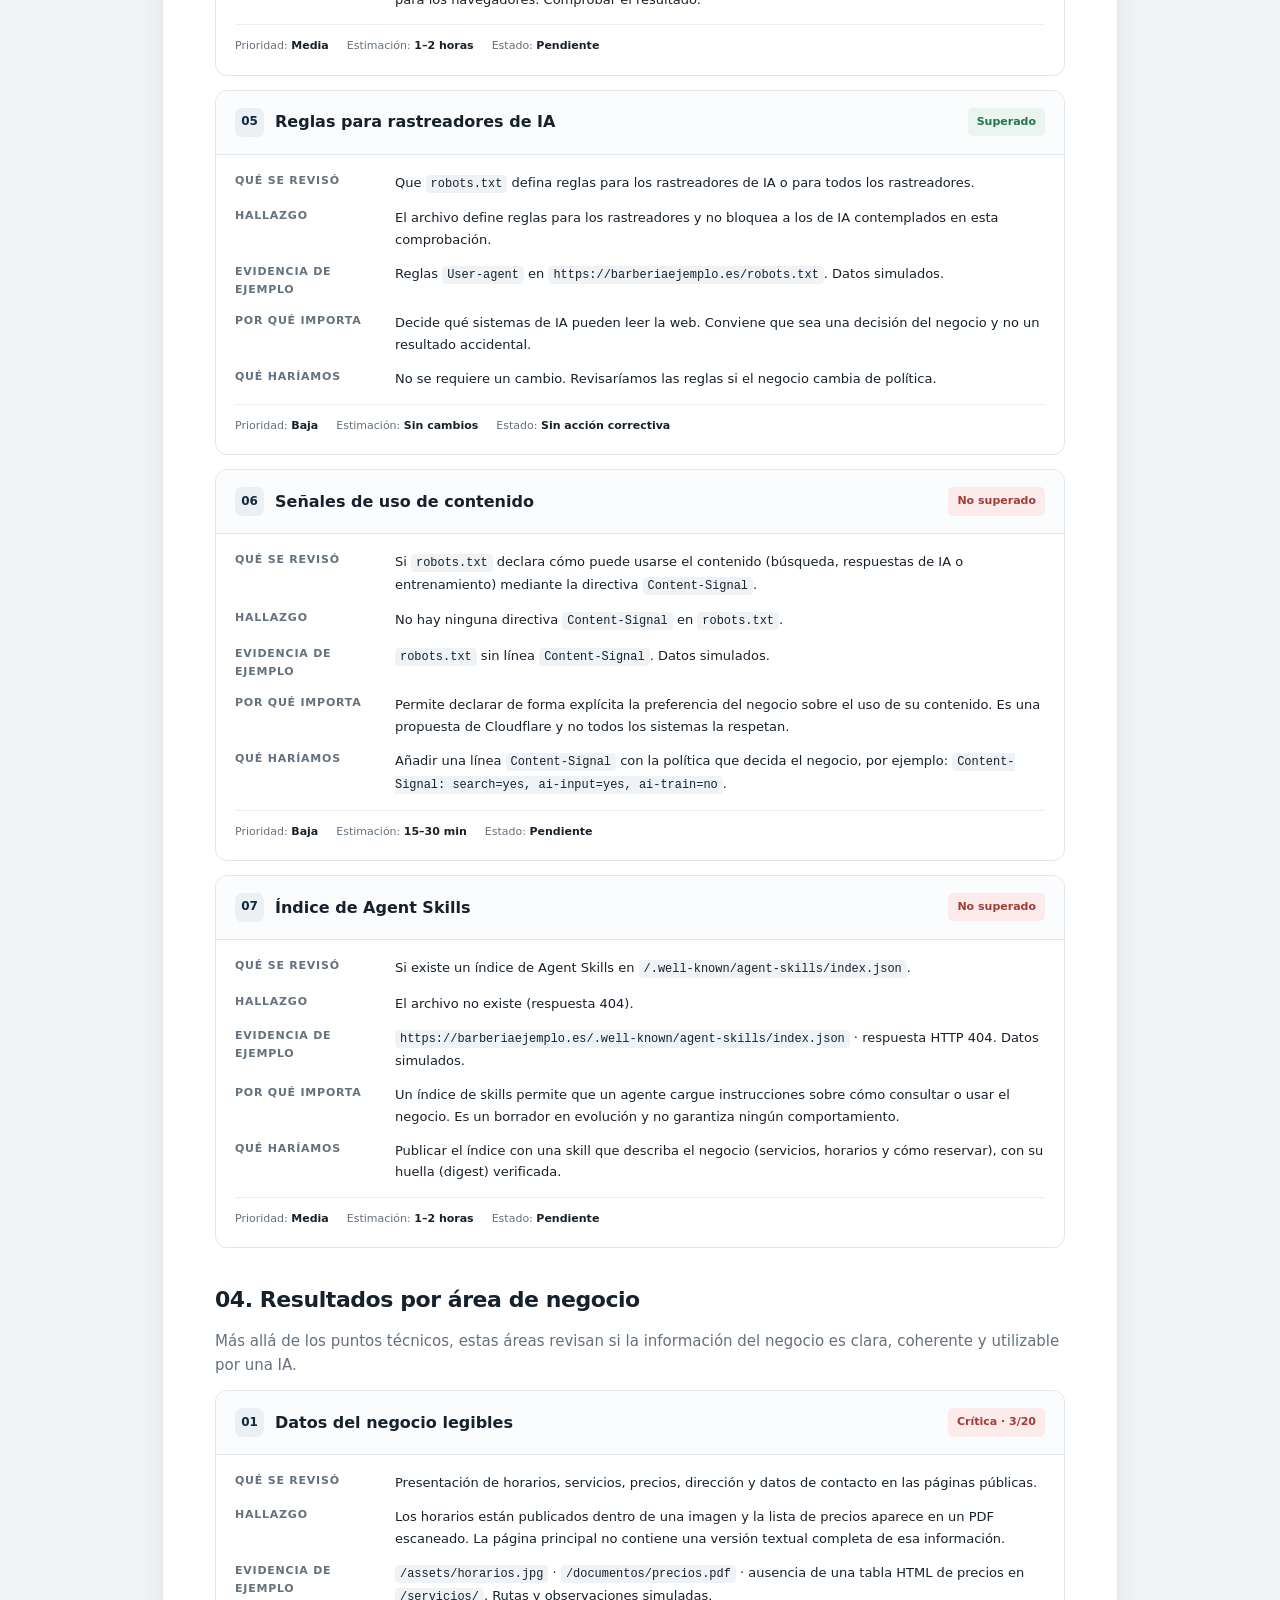
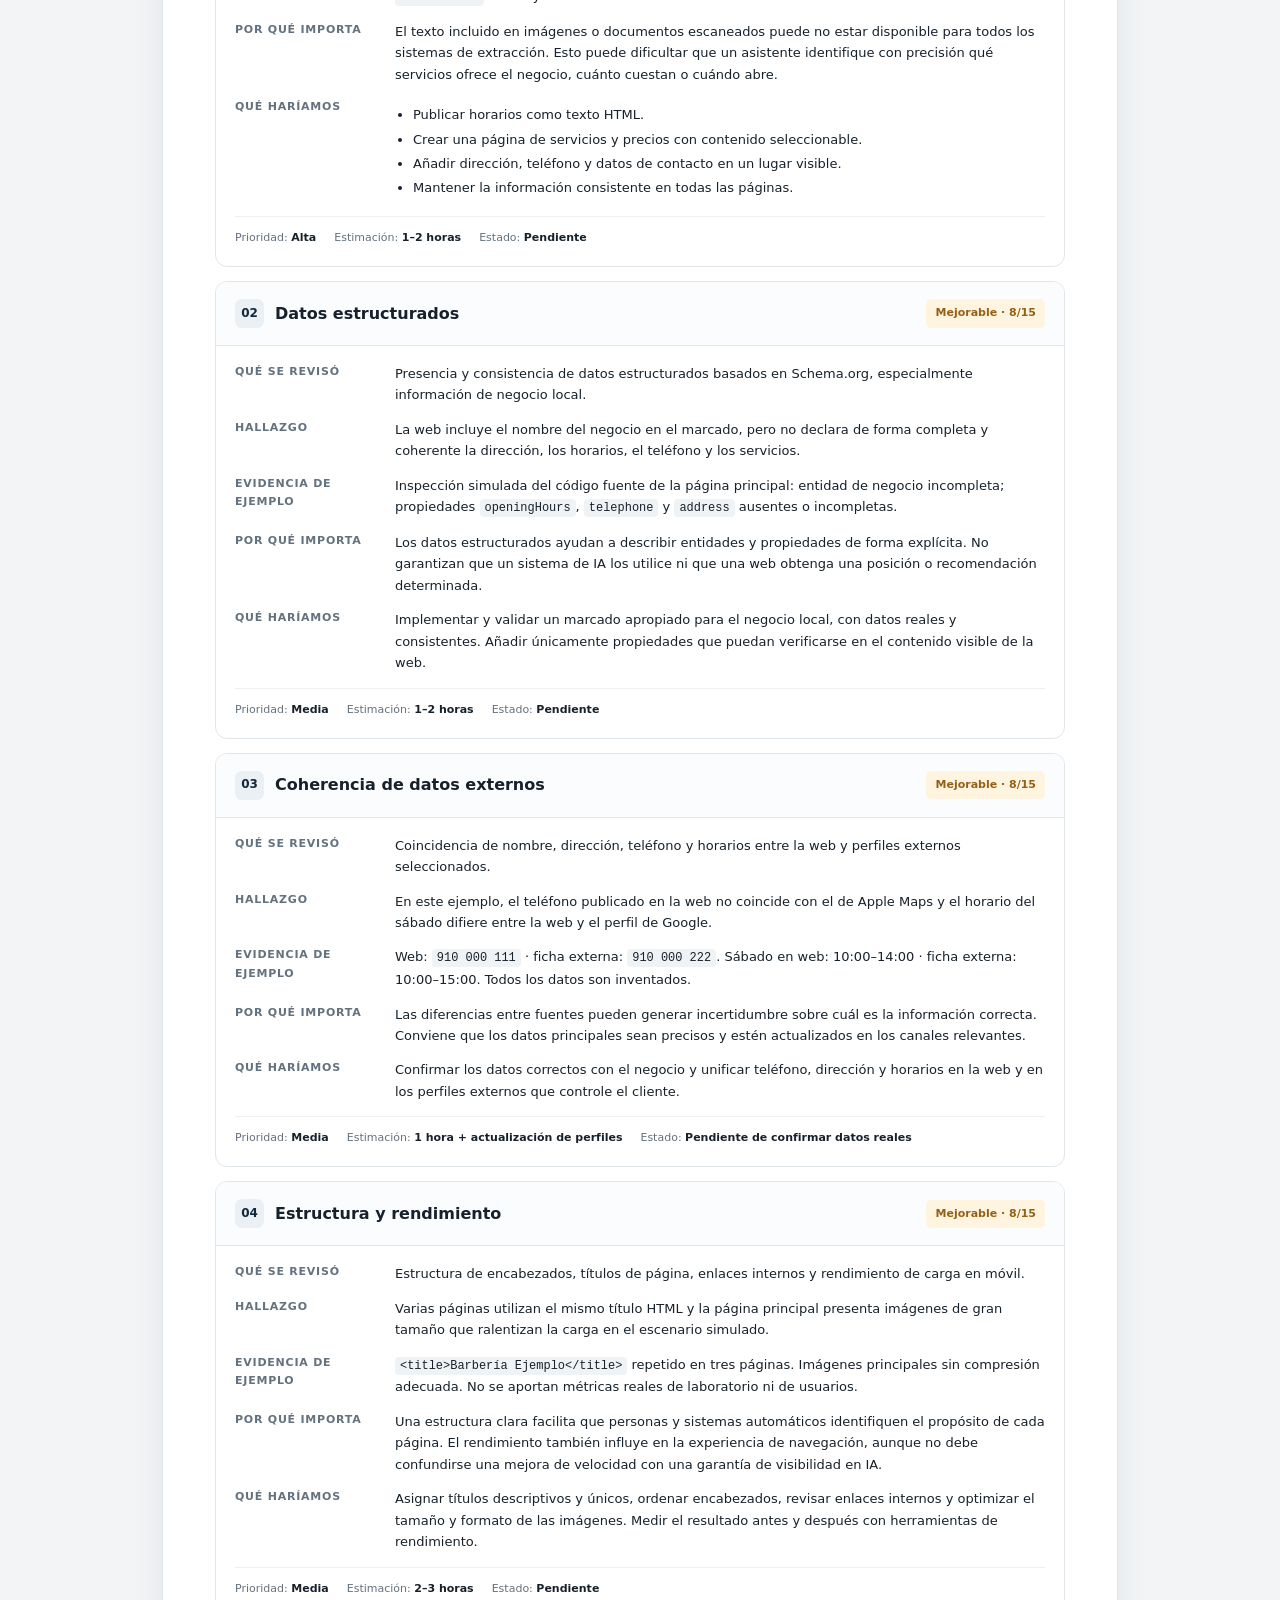
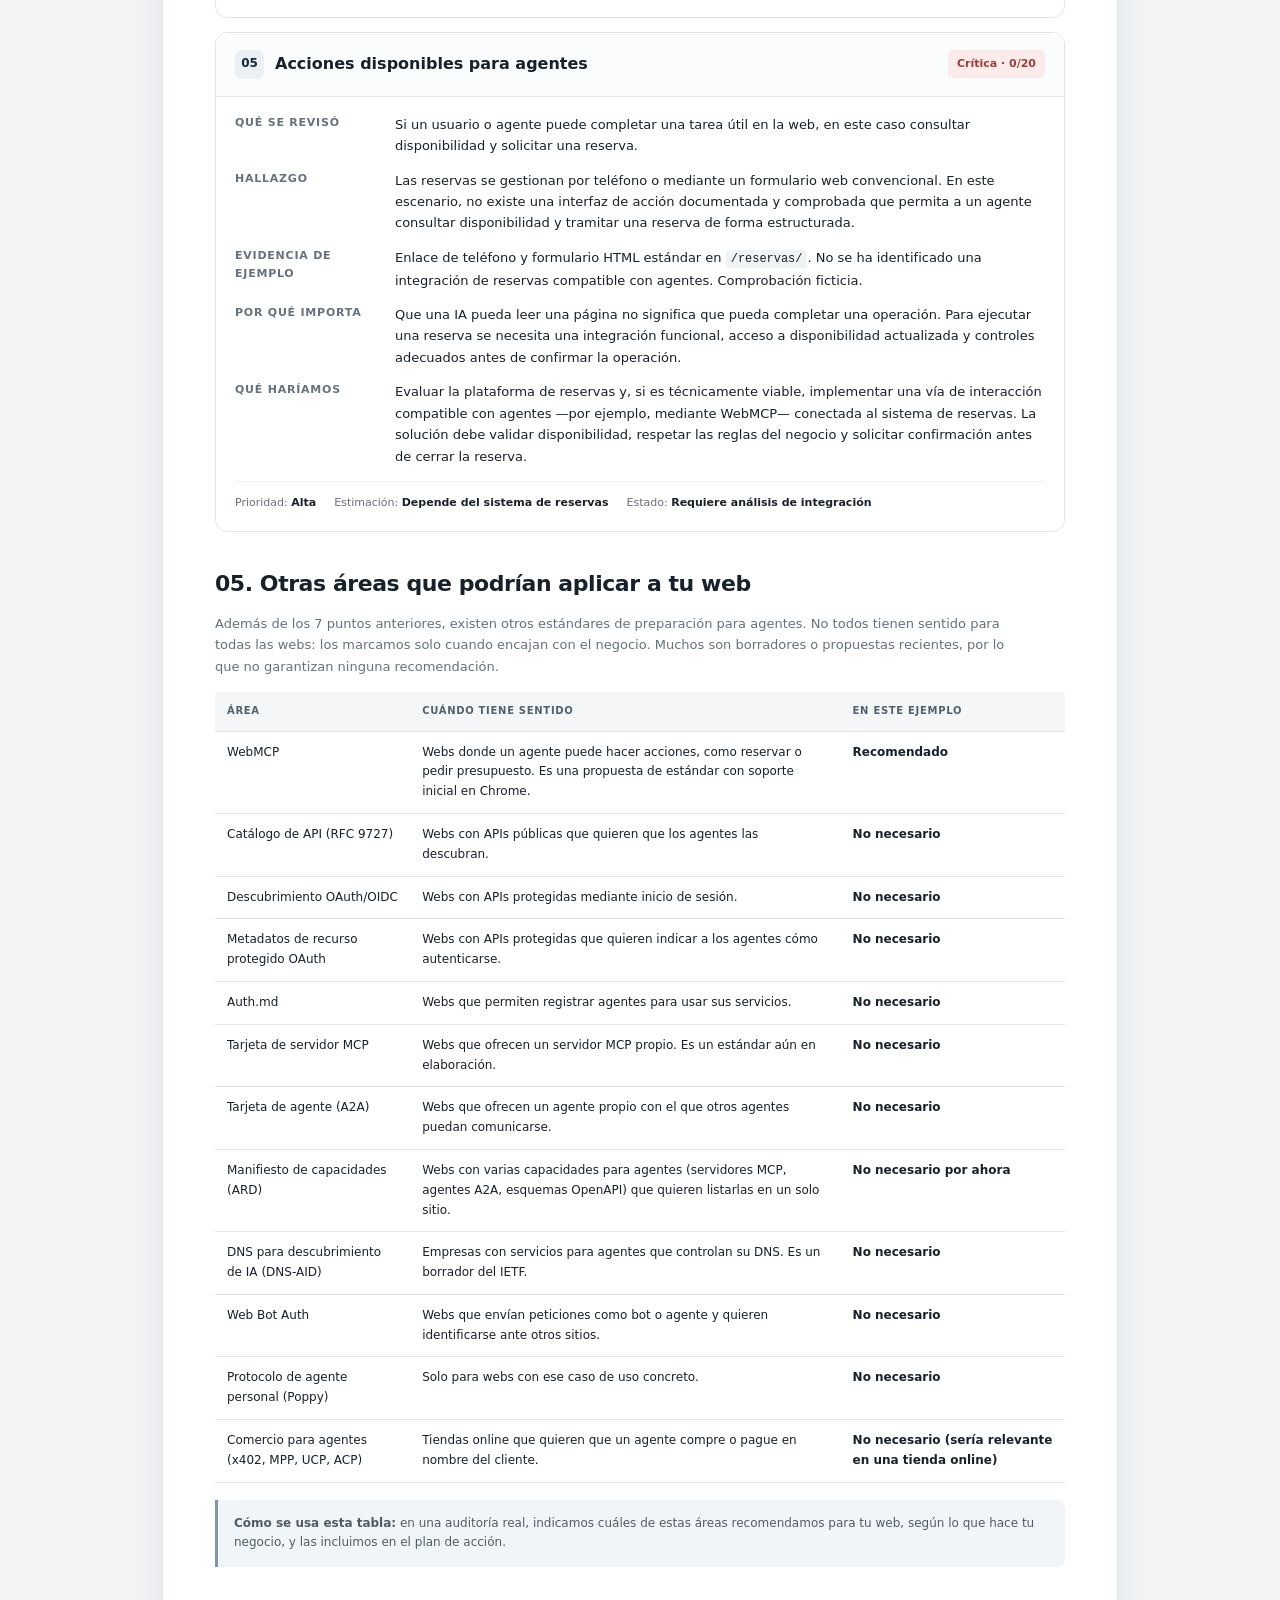
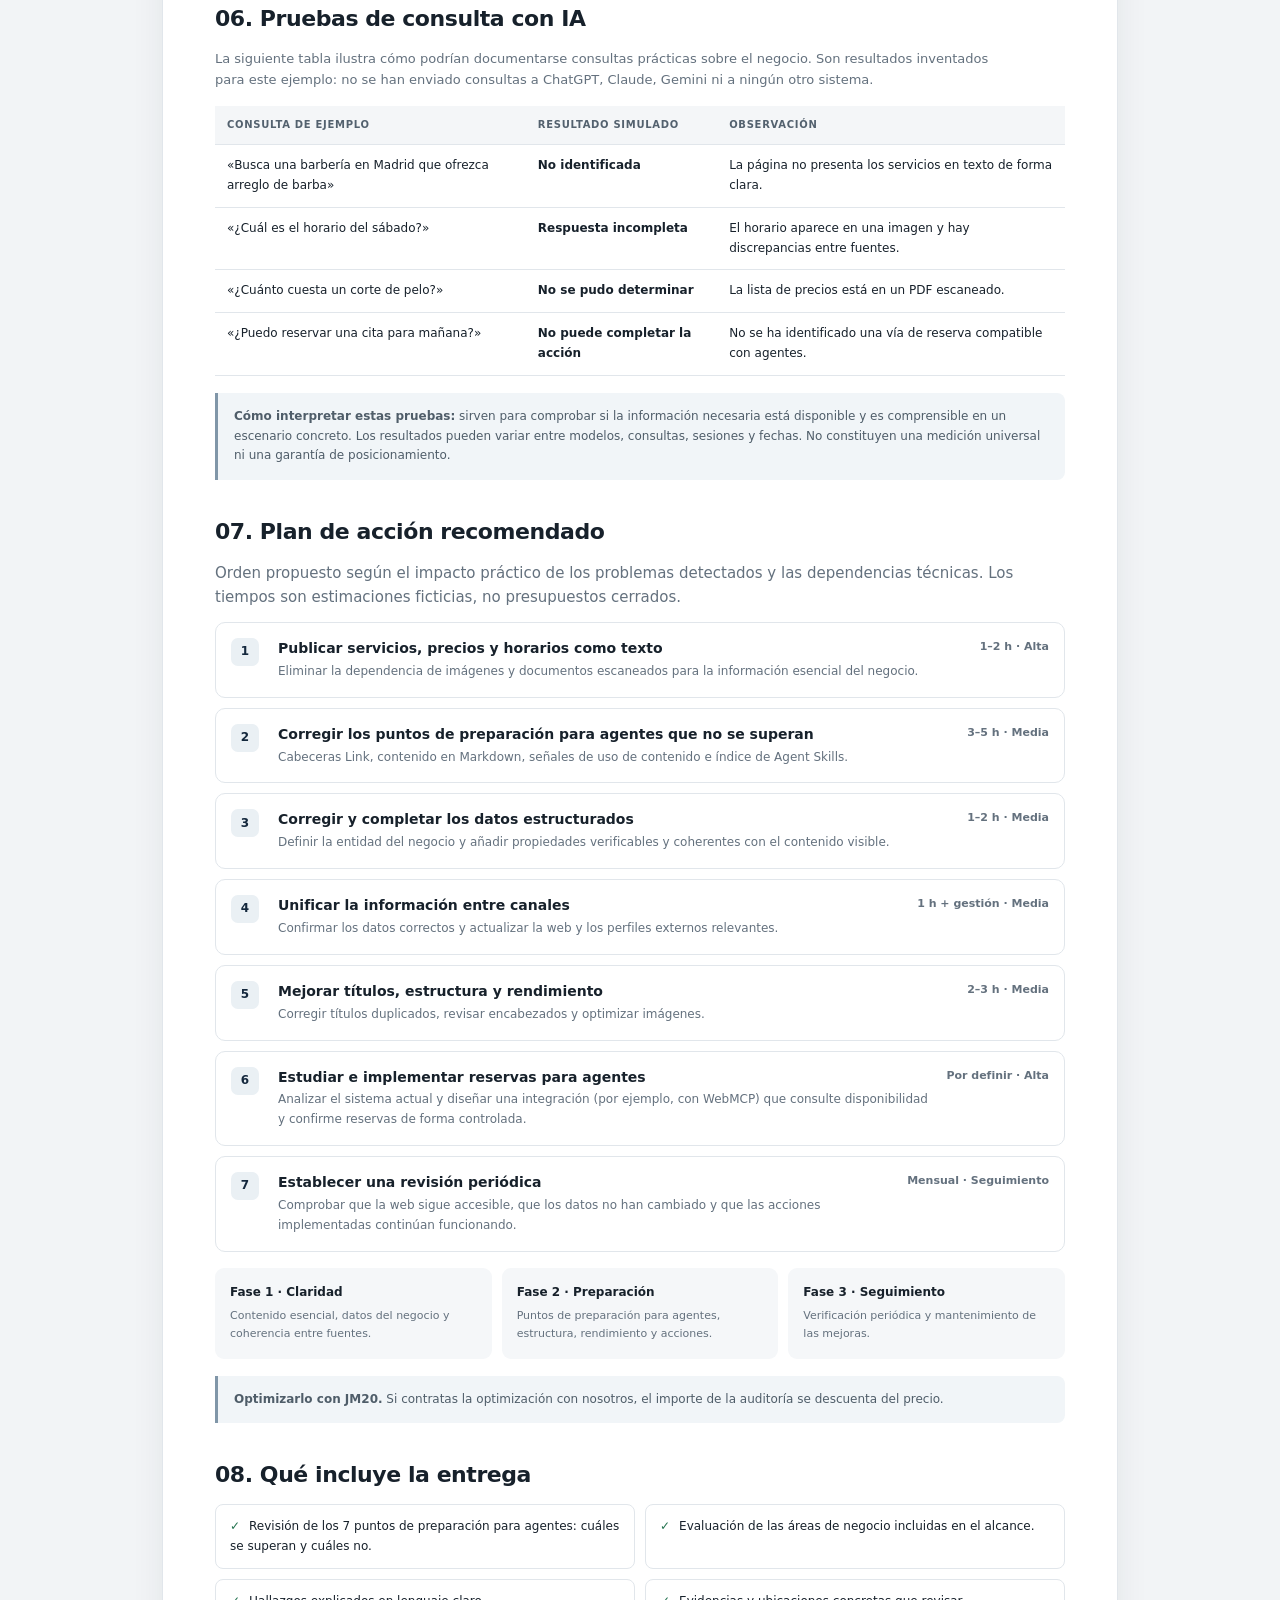
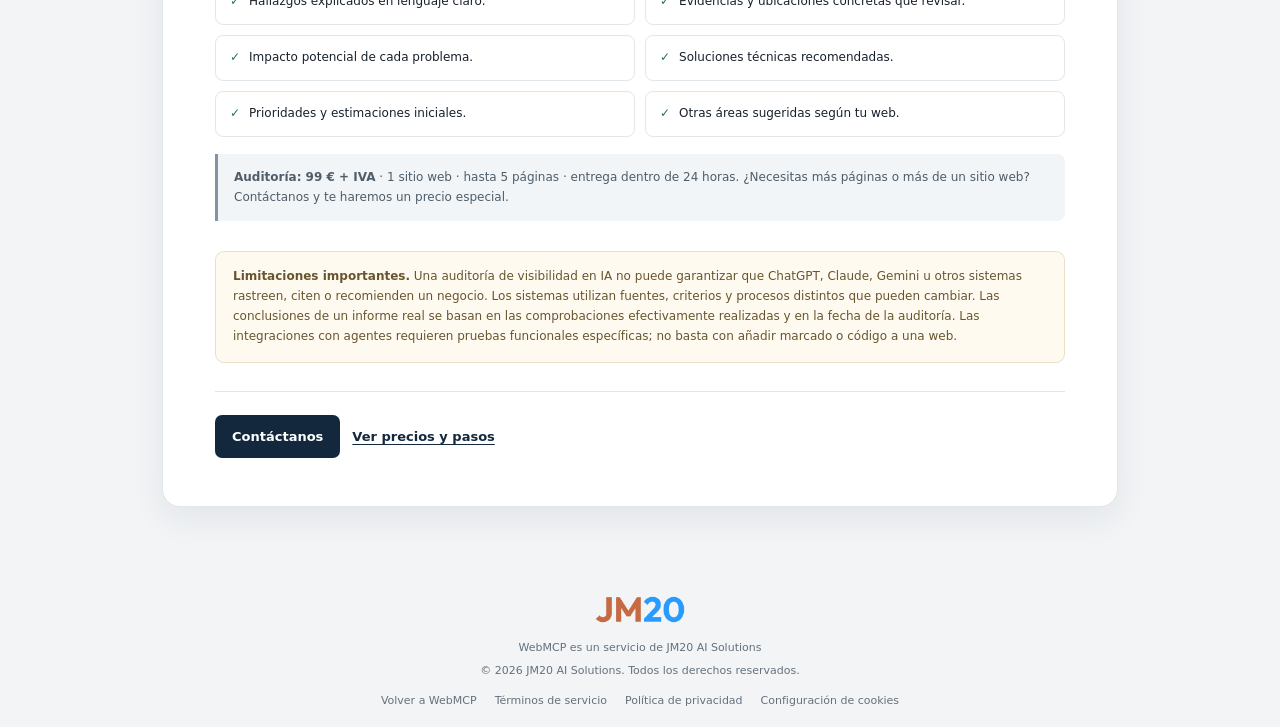
==== commit 38a4ed1c: "Add files via upload" ====
--- a/audit-ejemplo.html
+++ b/audit-ejemplo.html
@@ -15,7 +15,7 @@
   <a href="index.html"><img src="jm20-logo.png" alt="JM20"></a>
   <span class="sp"></span>
   <div class="navlinks">
-    <a href="index.html#metodo">Precios</a>
+    <a href="index.html#precios">Precios</a>
     <a class="btn" href="index.html#audit">Contáctanos</a>
   </div>
 </nav>
@@ -37,7 +37,7 @@
       <div><dt>Negocio</dt><dd>Barbería Ejemplo</dd></div>
       <div><dt>Web analizada</dt><dd>barberiaejemplo.es</dd></div>
       <div><dt>Tipo de negocio</dt><dd>Pequeño negocio local · Madrid</dd></div>
-      <div><dt>Alcance</dt><dd>1 sitio web · hasta 5 páginas · entrega en 24 horas</dd></div>
+      <div><dt>Alcance</dt><dd>1 sitio web · hasta 5 páginas · entrega dentro de 24 horas</dd></div>
       <div><dt>Áreas evaluadas</dt><dd>7 puntos de preparación para agentes y 5 áreas de negocio</dd></div>
       <div><dt>Preparado por</dt><dd>JM20 AI Solutions</dd></div>
     </dl>
@@ -335,14 +335,14 @@
         <div class="deliverable">Prioridades y estimaciones iniciales.</div>
         <div class="deliverable">Otras áreas sugeridas según tu web.</div>
       </div>
-      <div class="note"><strong>Auditoría: 99 € + IVA</strong> · 1 sitio web · hasta 5 páginas · entrega en 24 horas. ¿Necesitas más páginas o más de un sitio web? Contáctanos y te haremos un precio especial.</div>
+      <div class="note"><strong>Auditoría: 99 € + IVA</strong> · 1 sitio web · hasta 5 páginas · entrega dentro de 24 horas. ¿Necesitas más páginas o más de un sitio web? Contáctanos y te haremos un precio especial.</div>
     </section>
 
     <p class="disclaimer"><strong>Limitaciones importantes.</strong> Una auditoría de visibilidad en IA no puede garantizar que ChatGPT, Claude, Gemini u otros sistemas rastreen, citen o recomienden un negocio. Los sistemas utilizan fuentes, criterios y procesos distintos que pueden cambiar. Las conclusiones de un informe real se basan en las comprobaciones efectivamente realizadas y en la fecha de la auditoría. Las integraciones con agentes requieren pruebas funcionales específicas; no basta con añadir marcado o código a una web.</p>
 
     <div class="cta-row">
       <a class="btn" href="index.html#audit">Contáctanos</a>
-      <a class="alt" href="index.html#metodo">Ver precios y pasos</a>
+      <a class="alt" href="index.html#precios">Ver precios y pasos</a>
     </div>
   </div>
 </article>
